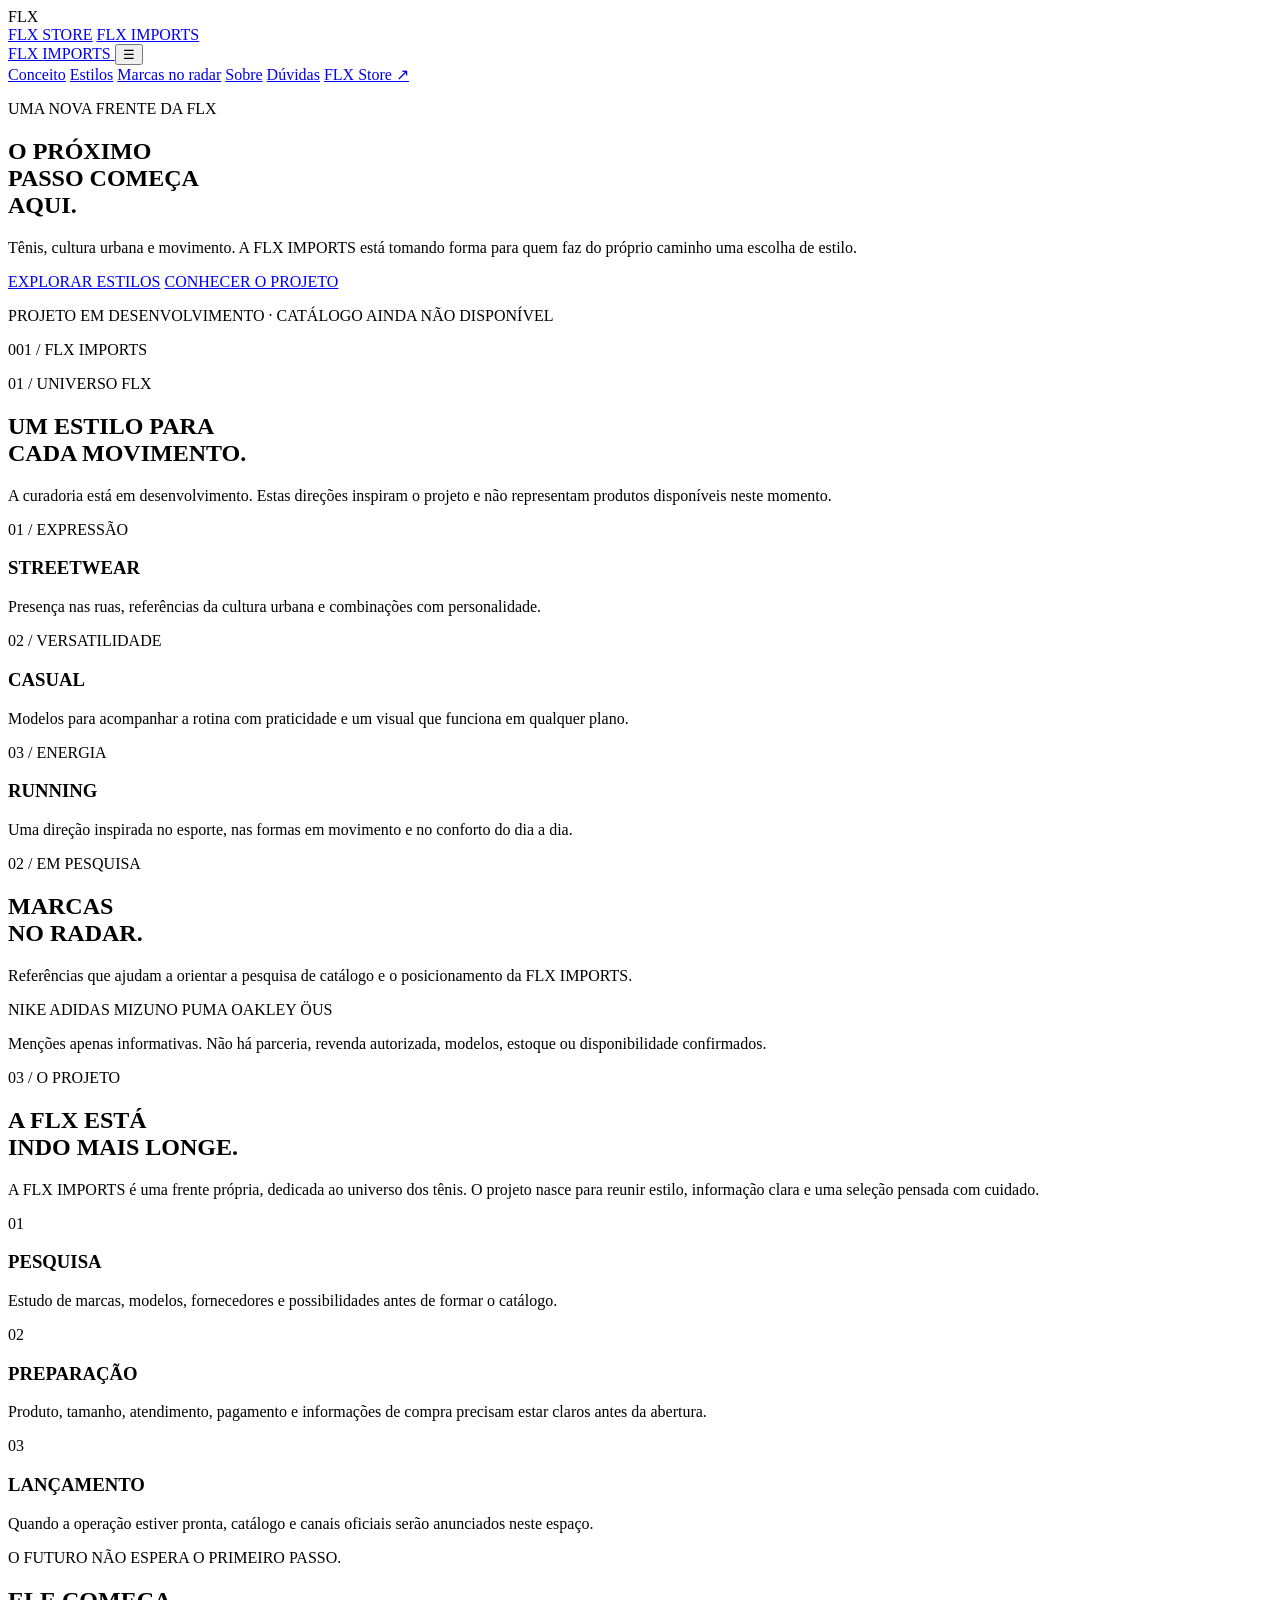
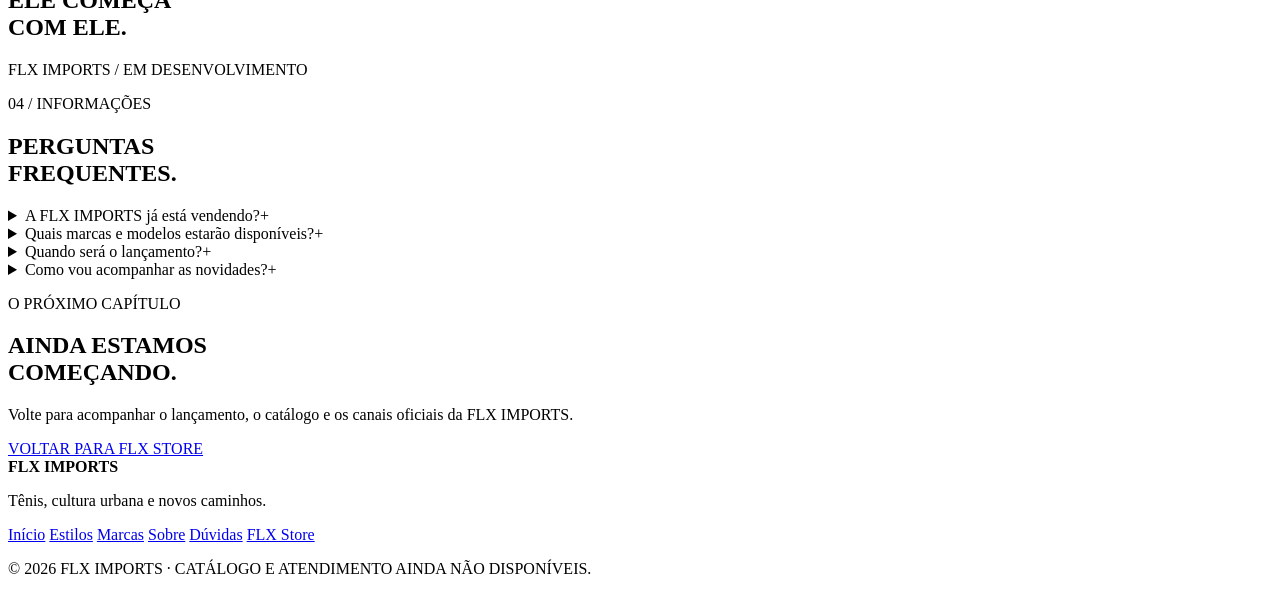
==== imports/index.html @ d00f21fa "Add FLX Imports page" ====
<!DOCTYPE html>
<html lang="pt-BR">
<head>
    <meta charset="UTF-8">
    <meta name="viewport" content="width=device-width, initial-scale=1.0">
    <meta name="description" content="FLX IMPORTS — projeto dedicado ao universo dos tênis, cultura urbana e movimento.">
    <title>FLX IMPORTS | Sneakers & Cultura Urbana</title>
    <link rel="stylesheet" href="imports.css">
</head>
<body>
    <div class="flx-network" aria-label="Navegação entre marcas FLX">
        <div class="flx-network-inner">
            <span class="network-label">FLX</span>
            <div class="network-links">
                <a class="network-link" href="../">FLX STORE</a>
                <a class="network-link ativo" href="./" aria-current="page">FLX IMPORTS</a>
            </div>
        </div>
    </div>

    <div id="inicio"></div>

    <header class="site-header">
        <a class="brand" href="#inicio" aria-label="FLX IMPORTS - início">
            <span class="brand-main">FLX</span>
            <span class="brand-sub">IMPORTS</span>
        </a>

        <button type="button" id="menu-mobile" class="menu-mobile"
            aria-label="Abrir menu" aria-expanded="false" aria-controls="menu-principal">☰</button>

        <nav id="menu-principal" class="menu-principal">
            <a href="#conceito">Conceito</a>
            <a href="#estilos">Estilos</a>
            <a href="#marcas">Marcas no radar</a>
            <a href="#sobre">Sobre</a>
            <a href="#duvidas">Dúvidas</a>
            <a href="../" class="menu-destaque">FLX Store ↗</a>
        </nav>
    </header>

    <main>
        <section class="hero-imports" id="conceito">
            <div class="hero-grid"></div>

            <div class="shoe-art" aria-hidden="true">
                <div class="shoe-shadow"></div>
                <div class="shoe-body">
                    <span class="shoe-cut cut-1"></span>
                    <span class="shoe-cut cut-2"></span>
                    <span class="shoe-laces"></span>
                </div>
            </div>

            <div class="hero-content">
                <p class="eyebrow">UMA NOVA FRENTE DA FLX</p>
                <h1>O PRÓXIMO<br>PASSO COMEÇA<br><span>AQUI.</span></h1>
                <p class="hero-copy">
                    Tênis, cultura urbana e movimento. A FLX IMPORTS está tomando forma
                    para quem faz do próprio caminho uma escolha de estilo.
                </p>
                <div class="hero-actions">
                    <a class="btn btn-primary" href="#estilos">EXPLORAR ESTILOS</a>
                    <a class="btn btn-ghost" href="#sobre">CONHECER O PROJETO</a>
                </div>
                <p class="hero-note">PROJETO EM DESENVOLVIMENTO · CATÁLOGO AINDA NÃO DISPONÍVEL</p>
            </div>

            <div class="hero-index">001 / FLX IMPORTS</div>
        </section>

        <section class="section" id="estilos">
            <div class="section-head">
                <div>
                    <p class="eyebrow">01 / UNIVERSO FLX</p>
                    <h2>UM ESTILO PARA<br>CADA MOVIMENTO.</h2>
                </div>
                <p>
                    A curadoria está em desenvolvimento. Estas direções inspiram o projeto
                    e não representam produtos disponíveis neste momento.
                </p>
            </div>

            <div class="style-grid">
                <article class="style-card">
                    <span>01 / EXPRESSÃO</span>
                    <h3>STREETWEAR</h3>
                    <p>Presença nas ruas, referências da cultura urbana e combinações com personalidade.</p>
                    <div class="line"></div>
                </article>

                <article class="style-card">
                    <span>02 / VERSATILIDADE</span>
                    <h3>CASUAL</h3>
                    <p>Modelos para acompanhar a rotina com praticidade e um visual que funciona em qualquer plano.</p>
                    <div class="line"></div>
                </article>

                <article class="style-card">
                    <span>03 / ENERGIA</span>
                    <h3>RUNNING</h3>
                    <p>Uma direção inspirada no esporte, nas formas em movimento e no conforto do dia a dia.</p>
                    <div class="line"></div>
                </article>
            </div>
        </section>

        <section class="brands-section" id="marcas">
            <div class="brands-inner">
                <p class="eyebrow">02 / EM PESQUISA</p>
                <h2>MARCAS<br>NO RADAR.</h2>
                <p class="brands-copy">
                    Referências que ajudam a orientar a pesquisa de catálogo e o posicionamento da FLX IMPORTS.
                </p>

                <div class="brand-list">
                    <span>NIKE</span>
                    <span>ADIDAS</span>
                    <span>MIZUNO</span>
                    <span>PUMA</span>
                    <span>OAKLEY</span>
                    <span>ÖUS</span>
                </div>

                <p class="legal-note">
                    Menções apenas informativas. Não há parceria, revenda autorizada, modelos,
                    estoque ou disponibilidade confirmados.
                </p>
            </div>
        </section>

        <section class="section about-section" id="sobre">
            <div class="section-head">
                <div>
                    <p class="eyebrow">03 / O PROJETO</p>
                    <h2>A FLX ESTÁ<br>INDO MAIS LONGE.</h2>
                </div>
                <p>
                    A FLX IMPORTS é uma frente própria, dedicada ao universo dos tênis.
                    O projeto nasce para reunir estilo, informação clara e uma seleção pensada com cuidado.
                </p>
            </div>

            <div class="steps">
                <article>
                    <span>01</span>
                    <h3>PESQUISA</h3>
                    <p>Estudo de marcas, modelos, fornecedores e possibilidades antes de formar o catálogo.</p>
                </article>
                <article>
                    <span>02</span>
                    <h3>PREPARAÇÃO</h3>
                    <p>Produto, tamanho, atendimento, pagamento e informações de compra precisam estar claros antes da abertura.</p>
                </article>
                <article>
                    <span>03</span>
                    <h3>LANÇAMENTO</h3>
                    <p>Quando a operação estiver pronta, catálogo e canais oficiais serão anunciados neste espaço.</p>
                </article>
            </div>
        </section>

        <section class="statement">
            <p>O FUTURO NÃO ESPERA O PRIMEIRO PASSO.</p>
            <h2>ELE COMEÇA<br>COM ELE.</h2>
            <span>FLX IMPORTS / EM DESENVOLVIMENTO</span>
        </section>

        <section class="section faq" id="duvidas">
            <p class="eyebrow">04 / INFORMAÇÕES</p>
            <h2>PERGUNTAS<br>FREQUENTES.</h2>

            <div class="faq-list">
                <details>
                    <summary>A FLX IMPORTS já está vendendo?<span>+</span></summary>
                    <p>Ainda não. A FLX IMPORTS está em fase de desenvolvimento e o catálogo ainda não foi aberto.</p>
                </details>

                <details>
                    <summary>Quais marcas e modelos estarão disponíveis?<span>+</span></summary>
                    <p>O catálogo ainda está sendo pesquisado. As marcas exibidas no site são referências de interesse e não representam estoque confirmado.</p>
                </details>

                <details>
                    <summary>Quando será o lançamento?<span>+</span></summary>
                    <p>A data será divulgada quando fornecedores, produtos, atendimento e estrutura de compra estiverem definidos.</p>
                </details>

                <details>
                    <summary>Como vou acompanhar as novidades?<span>+</span></summary>
                    <p>As atualizações oficiais serão publicadas nos canais da FLX quando a operação estiver pronta para ser anunciada.</p>
                </details>
            </div>
        </section>

        <section class="next-chapter">
            <p class="eyebrow">O PRÓXIMO CAPÍTULO</p>
            <h2>AINDA ESTAMOS<br>COMEÇANDO.</h2>
            <p>Volte para acompanhar o lançamento, o catálogo e os canais oficiais da FLX IMPORTS.</p>
            <a class="btn btn-primary" href="../">VOLTAR PARA FLX STORE</a>
        </section>
    </main>

    <footer class="footer">
        <div>
            <strong>FLX IMPORTS</strong>
            <p>Tênis, cultura urbana e novos caminhos.</p>
        </div>

        <div class="footer-links">
            <a href="#inicio">Início</a>
            <a href="#estilos">Estilos</a>
            <a href="#marcas">Marcas</a>
            <a href="#sobre">Sobre</a>
            <a href="#duvidas">Dúvidas</a>
            <a href="../">FLX Store</a>
        </div>

        <p class="copyright">© 2026 FLX IMPORTS · CATÁLOGO E ATENDIMENTO AINDA NÃO DISPONÍVEIS.</p>
    </footer>

    <script src="imports.js"></script>
</body>
</html>
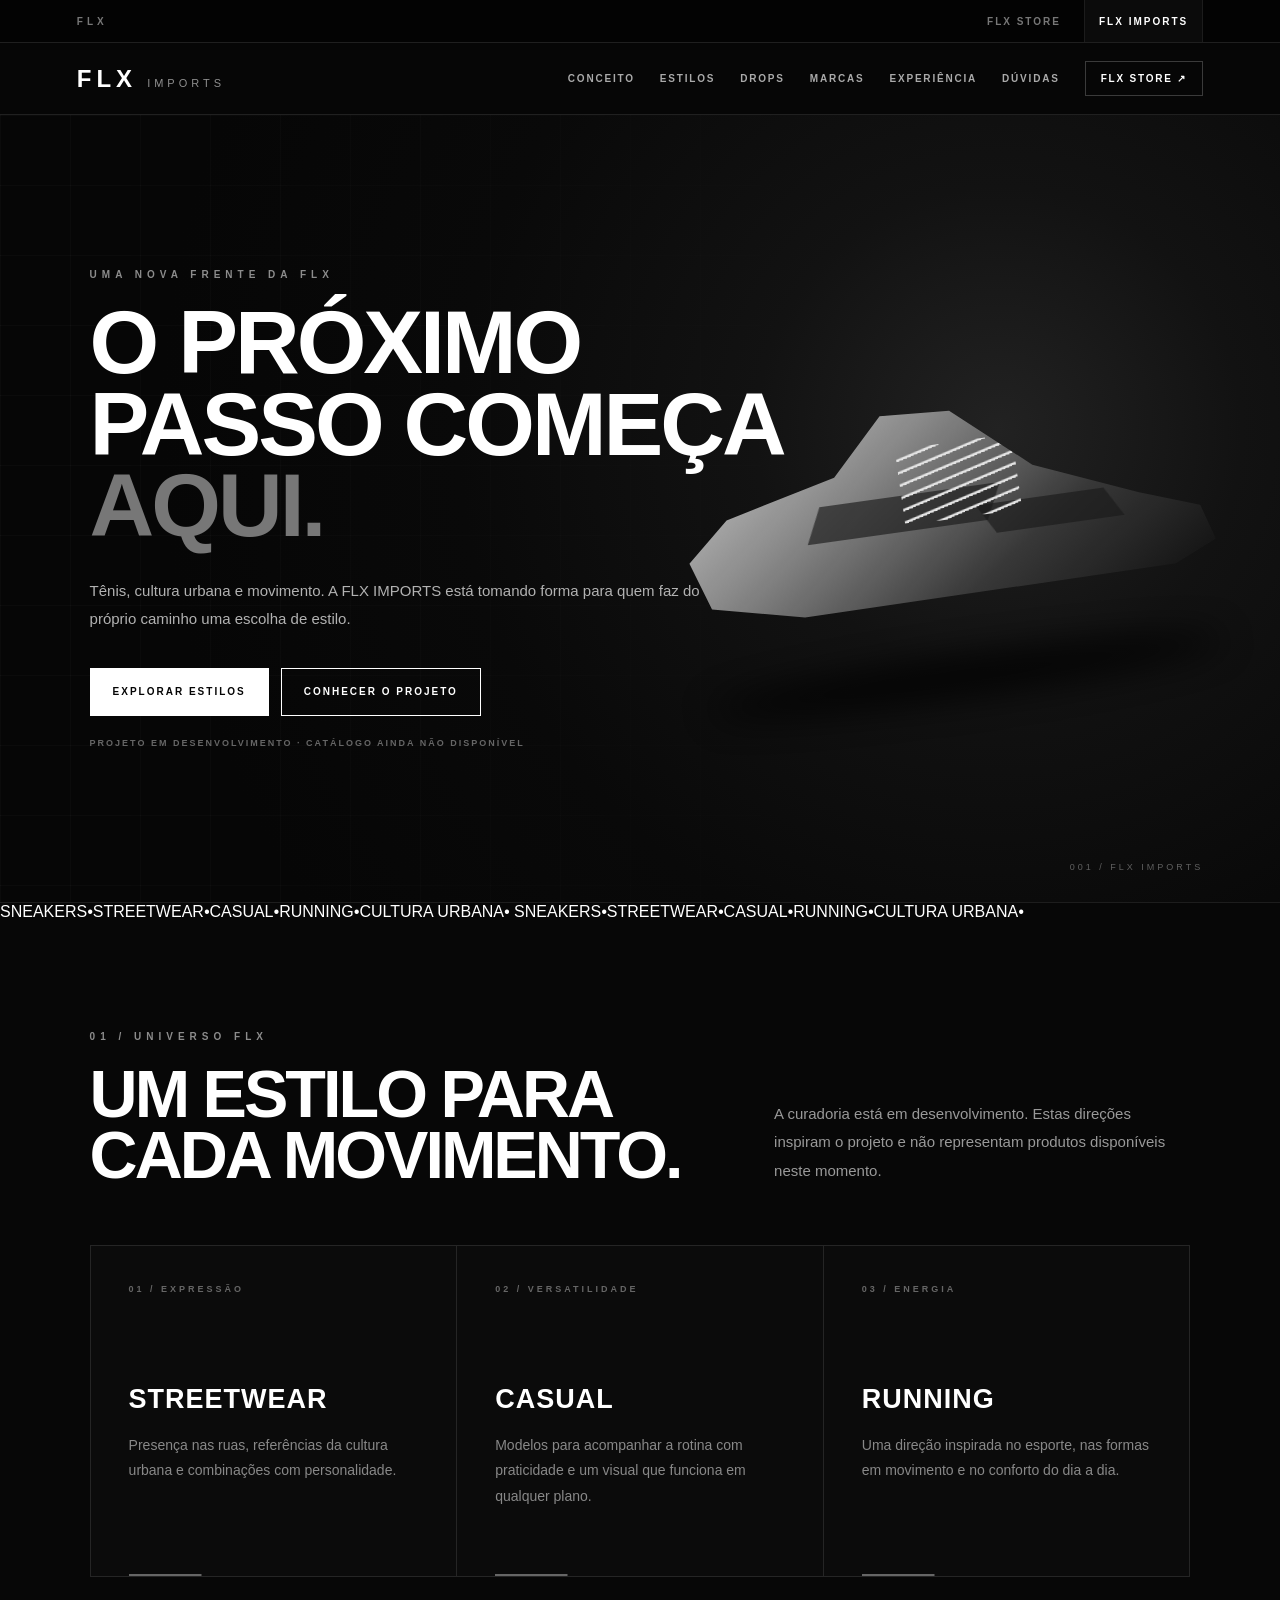
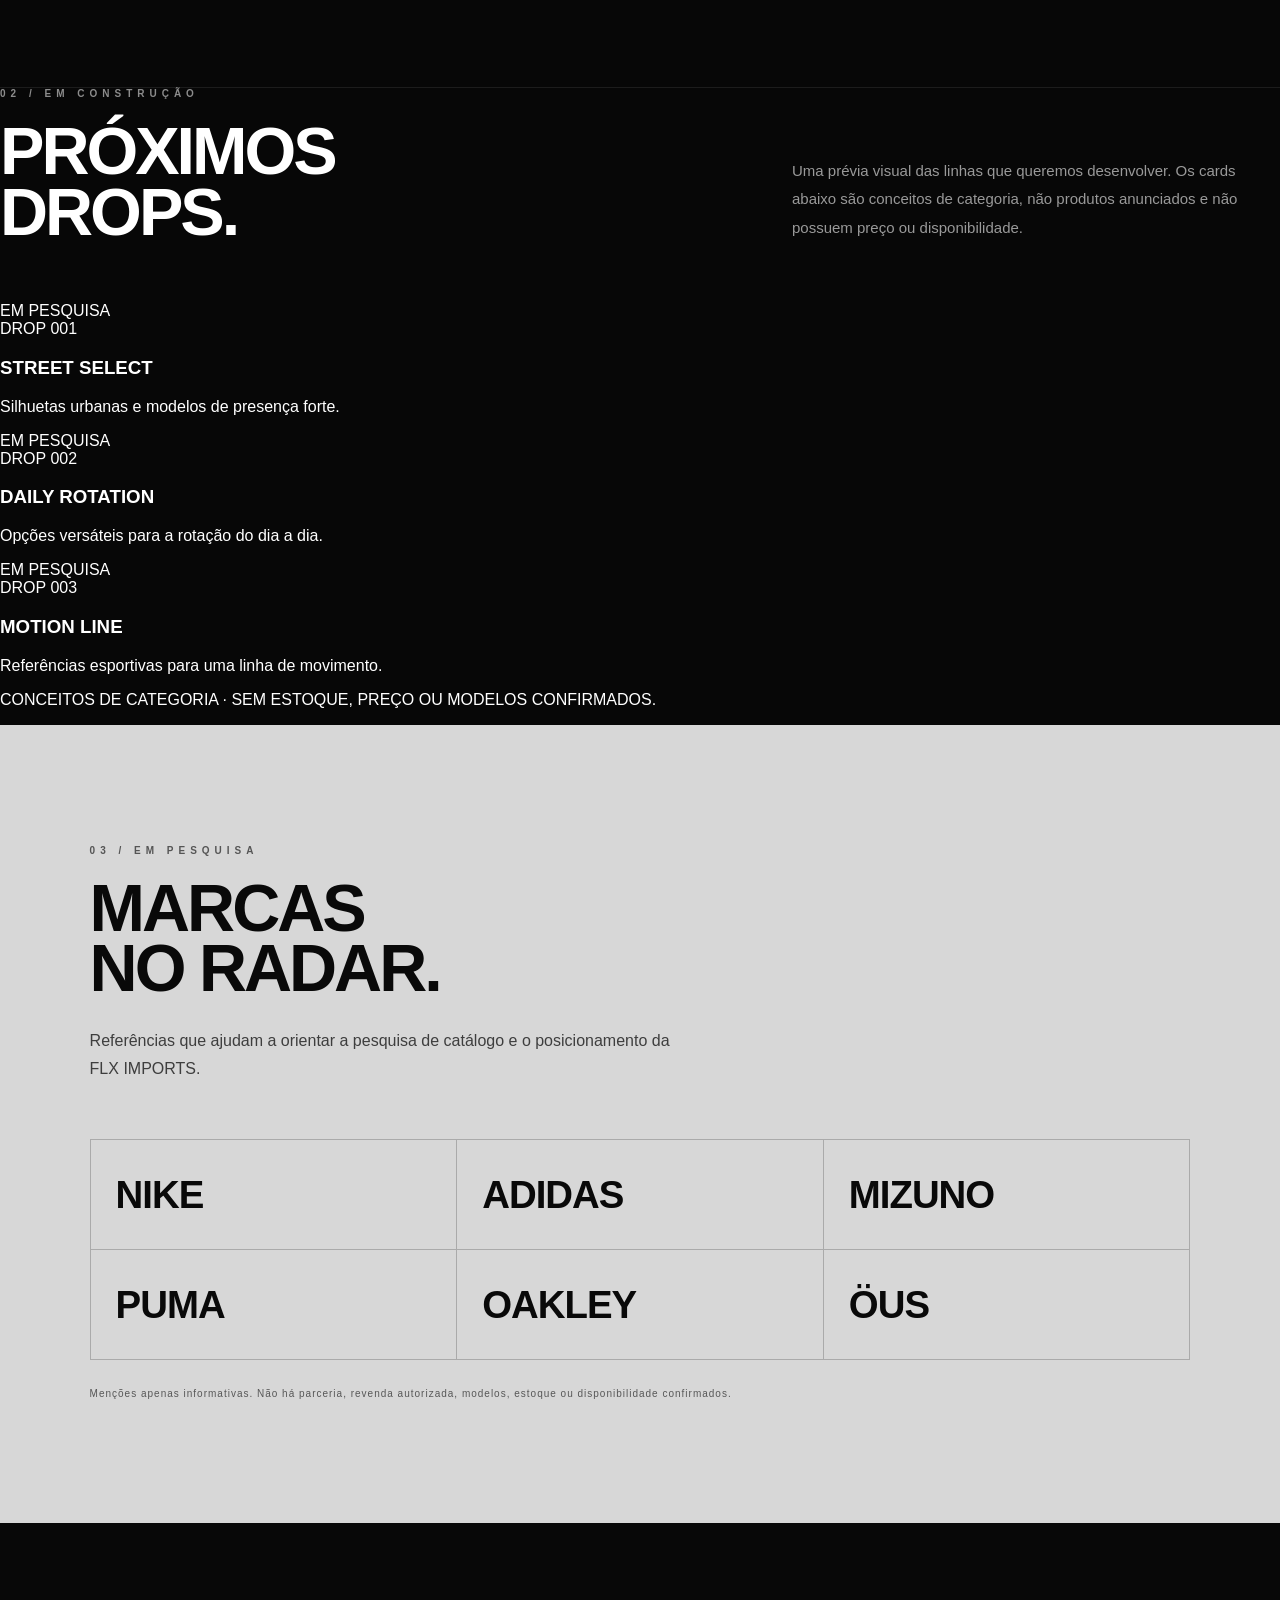
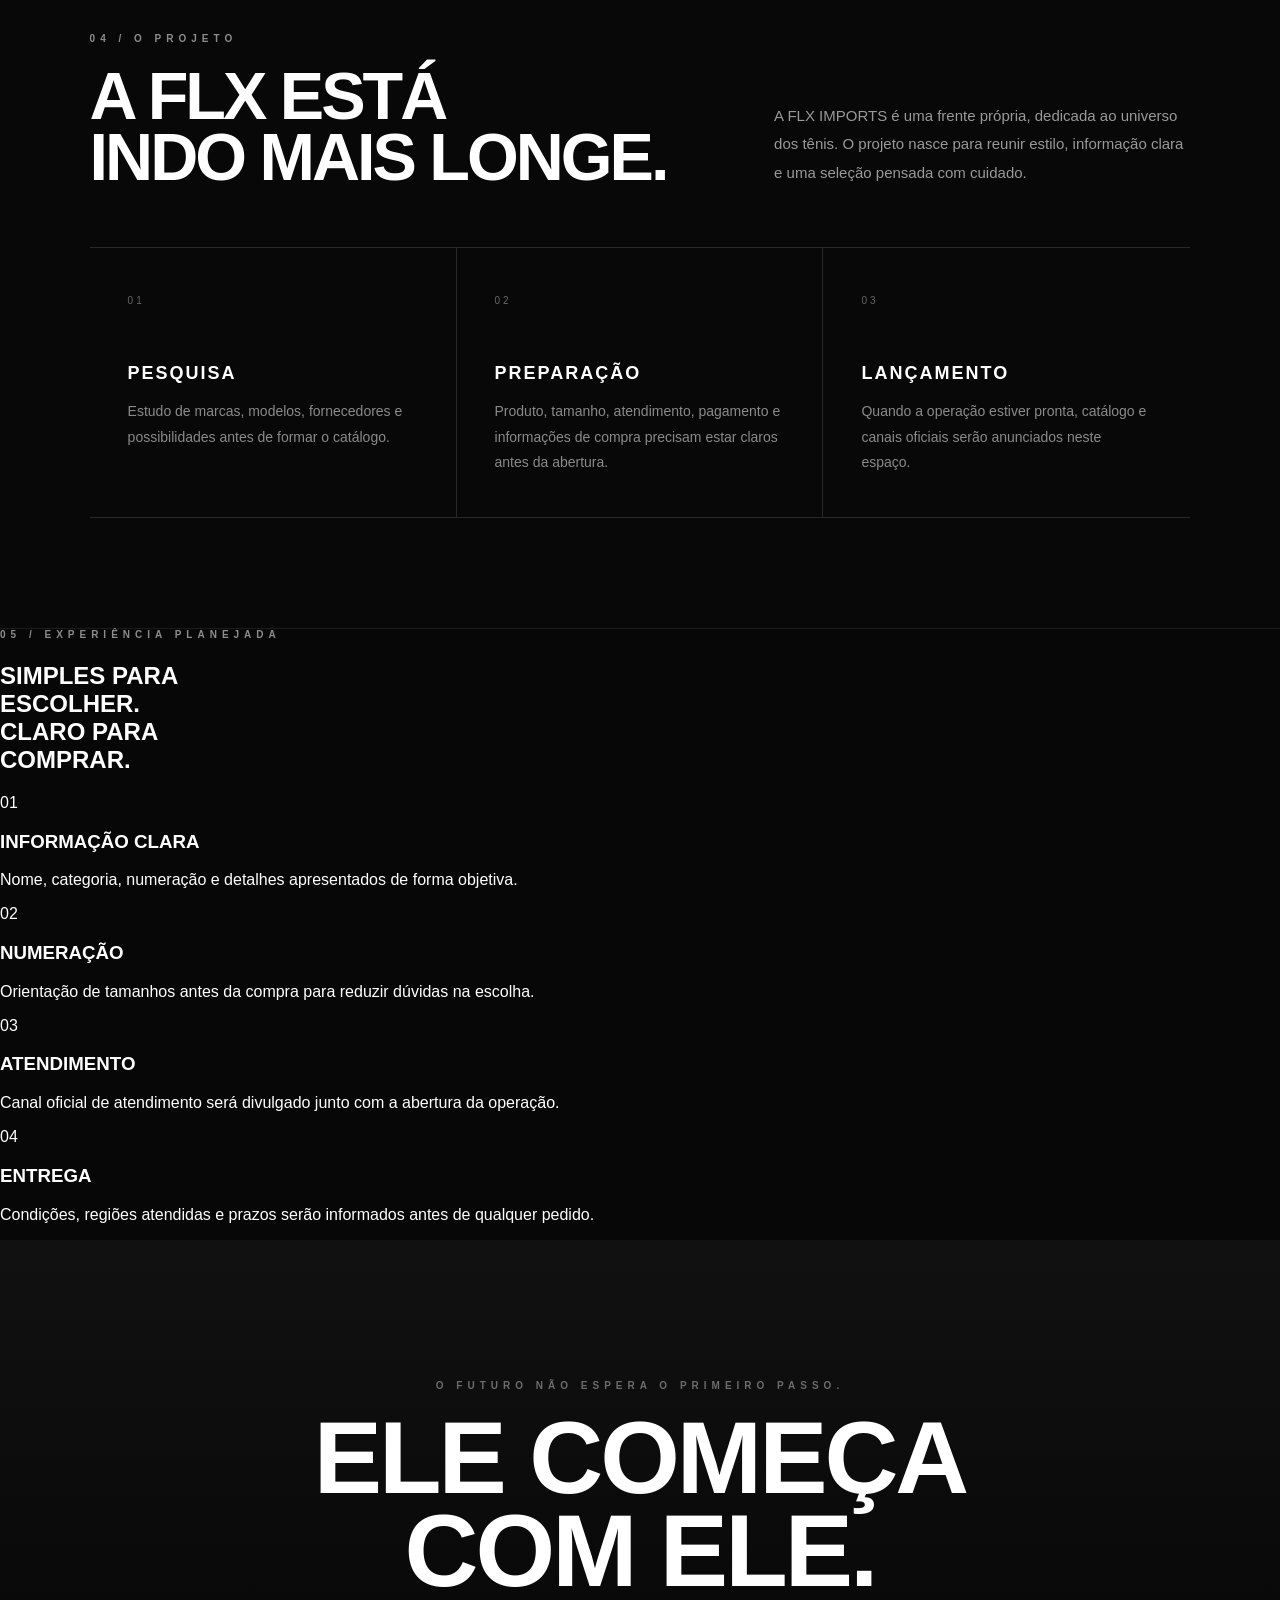
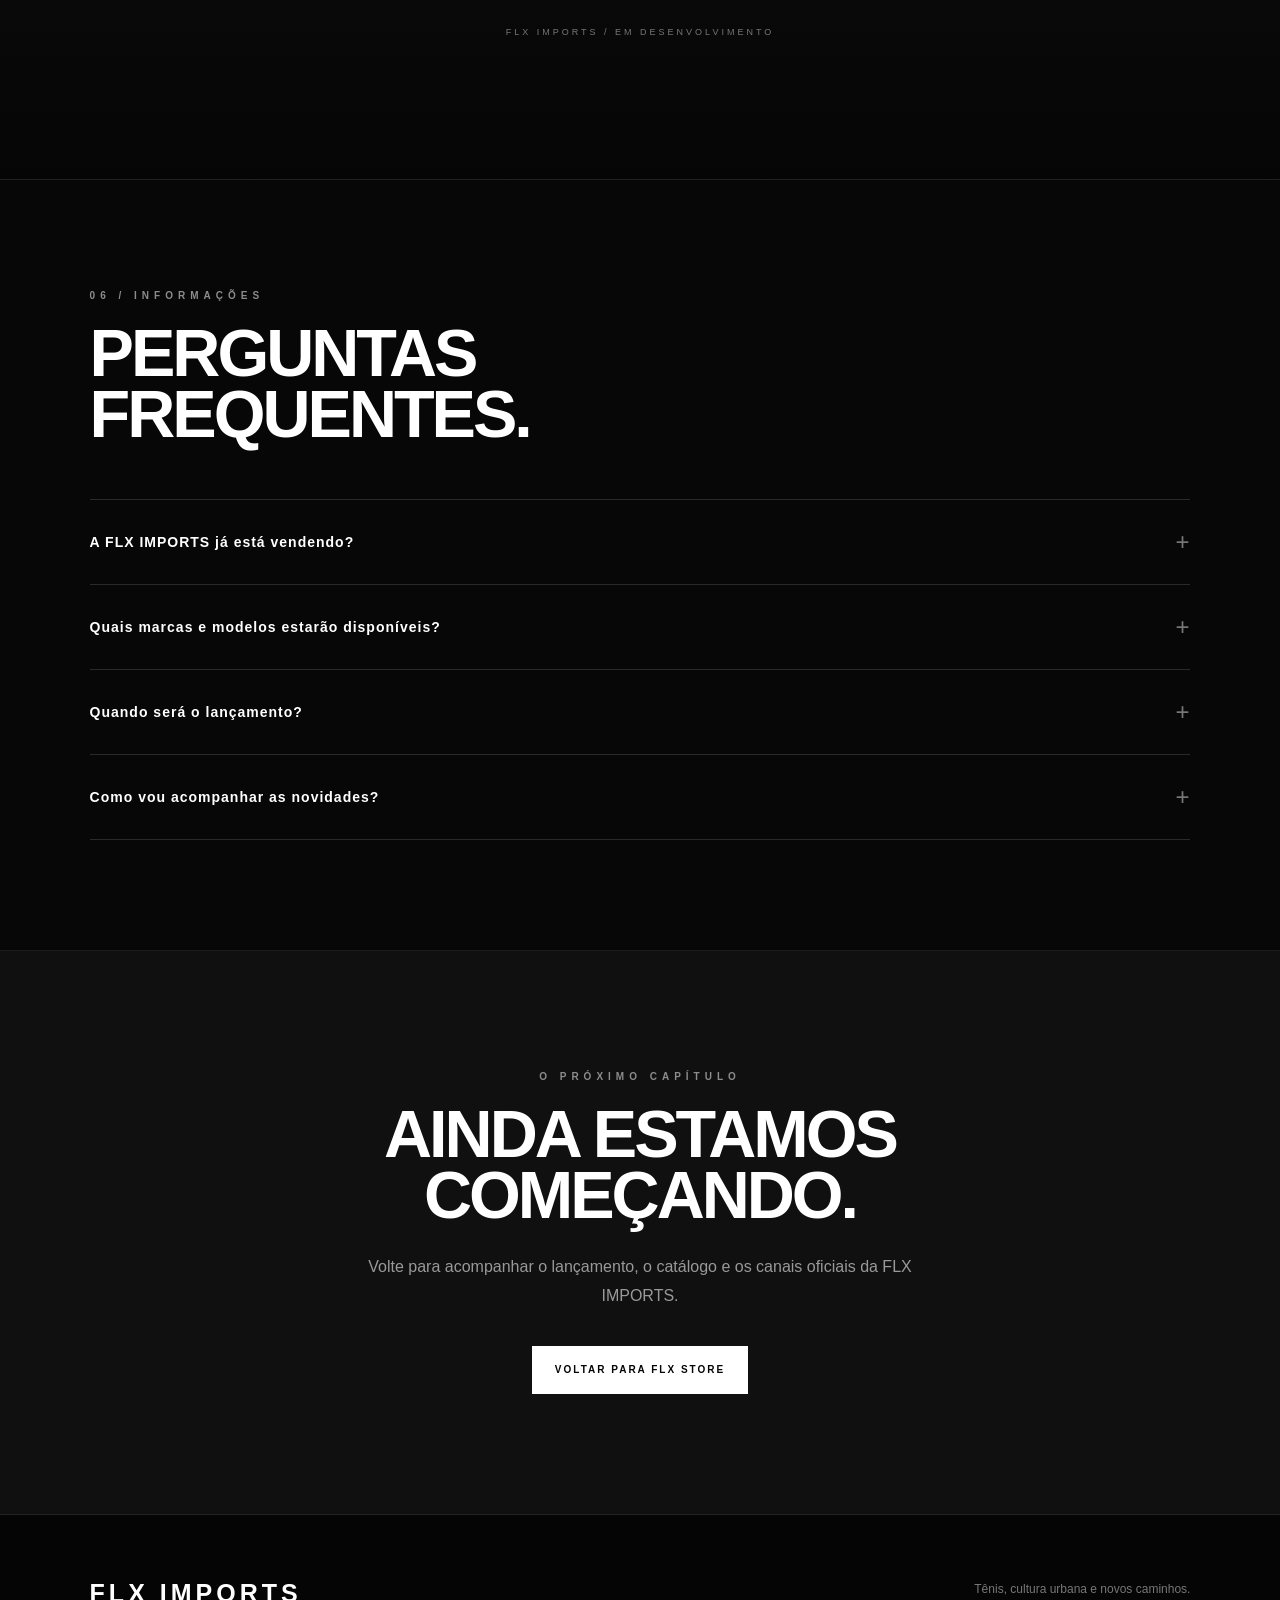
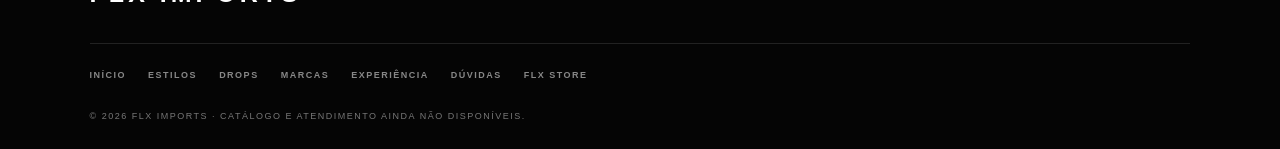
==== commit e3ffa7c8: "Expand FLX Imports pre-launch experience" ====
--- a/imports/index.html
+++ b/imports/index.html
@@ -4,6 +4,7 @@
     <meta charset="UTF-8">
     <meta name="viewport" content="width=device-width, initial-scale=1.0">
     <meta name="description" content="FLX IMPORTS — projeto dedicado ao universo dos tênis, cultura urbana e movimento.">
+    <meta name="theme-color" content="#070707">
     <title>FLX IMPORTS | Sneakers & Cultura Urbana</title>
     <link rel="stylesheet" href="imports.css">
 </head>
@@ -32,8 +33,9 @@
         <nav id="menu-principal" class="menu-principal">
             <a href="#conceito">Conceito</a>
             <a href="#estilos">Estilos</a>
-            <a href="#marcas">Marcas no radar</a>
-            <a href="#sobre">Sobre</a>
+            <a href="#drops">Drops</a>
+            <a href="#marcas">Marcas</a>
+            <a href="#experiencia">Experiência</a>
             <a href="#duvidas">Dúvidas</a>
             <a href="../" class="menu-destaque">FLX Store ↗</a>
         </nav>
@@ -69,6 +71,13 @@
             <div class="hero-index">001 / FLX IMPORTS</div>
         </section>
 
+        <section class="ticker" aria-label="Categorias FLX IMPORTS">
+            <div class="ticker-track">
+                <span>SNEAKERS</span><i>•</i><span>STREETWEAR</span><i>•</i><span>CASUAL</span><i>•</i><span>RUNNING</span><i>•</i><span>CULTURA URBANA</span><i>•</i>
+                <span>SNEAKERS</span><i>•</i><span>STREETWEAR</span><i>•</i><span>CASUAL</span><i>•</i><span>RUNNING</span><i>•</i><span>CULTURA URBANA</span><i>•</i>
+            </div>
+        </section>
+
         <section class="section" id="estilos">
             <div class="section-head">
                 <div>
@@ -105,9 +114,62 @@
             </div>
         </section>
 
+        <section class="drops-section" id="drops">
+            <div class="section-head drops-head">
+                <div>
+                    <p class="eyebrow">02 / EM CONSTRUÇÃO</p>
+                    <h2>PRÓXIMOS<br>DROPS.</h2>
+                </div>
+                <p>
+                    Uma prévia visual das linhas que queremos desenvolver. Os cards abaixo são conceitos de categoria,
+                    não produtos anunciados e não possuem preço ou disponibilidade.
+                </p>
+            </div>
+
+            <div class="drop-grid">
+                <article class="drop-card">
+                    <div class="drop-visual visual-street">
+                        <span class="drop-status">EM PESQUISA</span>
+                        <div class="mini-shoe"></div>
+                    </div>
+                    <div class="drop-info">
+                        <span>DROP 001</span>
+                        <h3>STREET SELECT</h3>
+                        <p>Silhuetas urbanas e modelos de presença forte.</p>
+                    </div>
+                </article>
+
+                <article class="drop-card">
+                    <div class="drop-visual visual-daily">
+                        <span class="drop-status">EM PESQUISA</span>
+                        <div class="mini-shoe"></div>
+                    </div>
+                    <div class="drop-info">
+                        <span>DROP 002</span>
+                        <h3>DAILY ROTATION</h3>
+                        <p>Opções versáteis para a rotação do dia a dia.</p>
+                    </div>
+                </article>
+
+                <article class="drop-card">
+                    <div class="drop-visual visual-motion">
+                        <span class="drop-status">EM PESQUISA</span>
+                        <div class="mini-shoe"></div>
+                    </div>
+                    <div class="drop-info">
+                        <span>DROP 003</span>
+                        <h3>MOTION LINE</h3>
+                        <p>Referências esportivas para uma linha de movimento.</p>
+                    </div>
+                </article>
+            </div>
+
+            <p class="drops-disclaimer">CONCEITOS DE CATEGORIA · SEM ESTOQUE, PREÇO OU MODELOS CONFIRMADOS.</p>
+        </section>
+
         <section class="brands-section" id="marcas">
             <div class="brands-inner">
-                <p class="eyebrow">02 / EM PESQUISA</p>
+                <p class="eyebrow">03 / EM PESQUISA</p>
                 <h2>MARCAS<br>NO RADAR.</h2>
                 <p class="brands-copy">
                     Referências que ajudam a orientar a pesquisa de catálogo e o posicionamento da FLX IMPORTS.
@@ -132,7 +194,7 @@
         <section class="section about-section" id="sobre">
             <div class="section-head">
                 <div>
-                    <p class="eyebrow">03 / O PROJETO</p>
+                    <p class="eyebrow">04 / O PROJETO</p>
                     <h2>A FLX ESTÁ<br>INDO MAIS LONGE.</h2>
                 </div>
                 <p>
@@ -160,6 +222,34 @@
             </div>
         </section>
 
+        <section class="experience-section" id="experiencia">
+            <div class="experience-inner">
+                <div class="experience-title">
+                    <p class="eyebrow">05 / EXPERIÊNCIA PLANEJADA</p>
+                    <h2>SIMPLES PARA<br>ESCOLHER.<br>CLARO PARA<br>COMPRAR.</h2>
+                </div>
+
+                <div class="experience-list">
+                    <article>
+                        <span>01</span>
+                        <div><h3>INFORMAÇÃO CLARA</h3><p>Nome, categoria, numeração e detalhes apresentados de forma objetiva.</p></div>
+                    </article>
+                    <article>
+                        <span>02</span>
+                        <div><h3>NUMERAÇÃO</h3><p>Orientação de tamanhos antes da compra para reduzir dúvidas na escolha.</p></div>
+                    </article>
+                    <article>
+                        <span>03</span>
+                        <div><h3>ATENDIMENTO</h3><p>Canal oficial de atendimento será divulgado junto com a abertura da operação.</p></div>
+                    </article>
+                    <article>
+                        <span>04</span>
+                        <div><h3>ENTREGA</h3><p>Condições, regiões atendidas e prazos serão informados antes de qualquer pedido.</p></div>
+                    </article>
+                </div>
+            </div>
+        </section>
+
         <section class="statement">
             <p>O FUTURO NÃO ESPERA O PRIMEIRO PASSO.</p>
             <h2>ELE COMEÇA<br>COM ELE.</h2>
@@ -167,7 +257,7 @@
         </section>
 
         <section class="section faq" id="duvidas">
-            <p class="eyebrow">04 / INFORMAÇÕES</p>
+            <p class="eyebrow">06 / INFORMAÇÕES</p>
             <h2>PERGUNTAS<br>FREQUENTES.</h2>
 
             <div class="faq-list">
@@ -210,8 +300,9 @@
         <div class="footer-links">
             <a href="#inicio">Início</a>
             <a href="#estilos">Estilos</a>
+            <a href="#drops">Drops</a>
             <a href="#marcas">Marcas</a>
-            <a href="#sobre">Sobre</a>
+            <a href="#experiencia">Experiência</a>
             <a href="#duvidas">Dúvidas</a>
             <a href="../">FLX Store</a>
         </div>
--- a/imports/imports.css
+++ b/imports/imports.css
@@ -0,0 +1 @@
+html{scroll-behavior:smooth}*{box-sizing:border-box}body{margin:0;background:#070707;color:#fff;font-family:Arial,Helvetica,sans-serif;overflow-x:hidden}a{color:inherit}.flx-network{background:#030303;border-bottom:1px solid #1f1f1f;position:relative;z-index:1100}.flx-network-inner{min-height:42px;padding:0 6%;display:flex;align-items:center;justify-content:space-between;gap:24px;max-width:1500px;margin:0 auto}.network-label{font-size:10px;letter-spacing:4px;color:#777;font-weight:700}.network-links{display:flex;align-items:center;gap:8px}.network-link{display:inline-flex;align-items:center;justify-content:center;min-height:42px;padding:0 14px;text-decoration:none;font-size:10px;font-weight:700;letter-spacing:2px;color:#777;border-left:1px solid transparent;border-right:1px solid transparent;transition:.25s}.network-link:hover,.network-link.ativo{color:#fff;background:#0b0b0b;border-color:#1c1c1c}.site-header{position:sticky;top:0;z-index:1000;display:flex;align-items:center;justify-content:space-between;gap:30px;padding:18px 6%;background:rgba(7,7,7,.94);border-bottom:1px solid #202020;backdrop-filter:blur(16px)}.brand{text-decoration:none;display:flex;align-items:baseline;gap:10px}.brand-main{font-size:24px;font-weight:900;letter-spacing:5px}.brand-sub{font-size:11px;letter-spacing:4px;color:#8f8f8f}.menu-principal{display:flex;align-items:center;gap:25px}.menu-principal a{text-decoration:none;text-transform:uppercase;font-size:10px;font-weight:700;letter-spacing:1.8px;color:#aaa;transition:.25s}.menu-principal a:hover{color:#fff}.menu-principal .menu-destaque{border:1px solid #3a3a3a;padding:11px 15px;color:#fff}.menu-principal .menu-destaque:hover{background:#fff;color:#050505}.menu-mobile{display:none;border:0;background:transparent;color:#fff;font-size:27px;cursor:pointer}.hero-imports{position:relative;min-height:calc(100vh - 112px);display:flex;align-items:center;overflow:hidden;padding:90px 7%;border-bottom:1px solid #1d1d1d;background:radial-gradient(circle at 78% 40%,#222 0,#121212 22%,#090909 49%,#060606 76%)}.hero-grid{position:absolute;inset:0;background-image:linear-gradient(rgba(255,255,255,.035) 1px,transparent 1px),linear-gradient(90deg,rgba(255,255,255,.035) 1px,transparent 1px);background-size:70px 70px;mask-image:linear-gradient(to right,rgba(0,0,0,.7),transparent 78%)}.hero-content{position:relative;z-index:4;max-width:760px}.eyebrow{margin:0 0 22px;color:#8c8c8c;font-size:10px;font-weight:700;letter-spacing:5px;text-transform:uppercase}.hero-content h1,.section-head h2,.brands-inner h2,.faq h2,.next-chapter h2,.statement h2{margin:0;font-size:clamp(48px,7vw,104px);line-height:.91;letter-spacing:-3px;font-weight:900}.hero-content h1 span{color:#777}.hero-copy{max-width:620px;margin:30px 0 0;color:#b2b2b2;font-size:15px;line-height:1.9}.hero-actions{display:flex;flex-wrap:wrap;gap:12px;margin-top:34px}.btn{display:inline-flex;align-items:center;justify-content:center;min-height:48px;padding:0 22px;border:1px solid #fff;text-decoration:none;font-size:10px;font-weight:800;letter-spacing:2px;transition:.25s}.btn-primary{background:#fff;color:#050505}.btn-primary:hover{background:#bfbfbf;border-color:#bfbfbf}.btn-ghost{background:transparent;color:#fff}.btn-ghost:hover{background:#151515}.hero-note{margin:22px 0 0;color:#666;font-size:9px;font-weight:700;letter-spacing:2px}.hero-index{position:absolute;z-index:4;right:6%;bottom:30px;color:#606060;font-size:9px;letter-spacing:3px}.shoe-art{position:absolute;right:4%;top:50%;transform:translateY(-47%) rotate(-8deg);width:min(47vw,670px);height:410px;z-index:2;opacity:.95}.shoe-shadow{position:absolute;left:10%;right:4%;bottom:28px;height:38px;background:rgba(0,0,0,.86);filter:blur(18px);border-radius:50%}.shoe-body{position:absolute;left:8%;right:3%;top:90px;height:210px;background:linear-gradient(145deg,#dadada 0,#8f8f8f 34%,#3a3a3a 68%,#111 100%);clip-path:polygon(2% 59%,10% 41%,31% 28%,41% 2%,54% 4%,68% 35%,87% 55%,98% 65%,100% 82%,92% 91%,22% 92%,5% 82%);filter:drop-shadow(0 26px 22px rgba(0,0,0,.55));border-bottom:10px solid #d8d8d8}.shoe-cut{position:absolute;display:block;background:#1b1b1b;opacity:.65}.cut-1{width:34%;height:18%;left:26%;top:43%;transform:skewX(-25deg)}.cut-2{width:24%;height:15%;left:58%;top:53%;transform:skewX(30deg)}.shoe-laces{position:absolute;display:block;width:22%;height:38%;left:43%;top:20%;background:repeating-linear-gradient(165deg,transparent 0 9px,#efefef 10px 12px)}.section{padding:110px 7%;border-bottom:1px solid #1c1c1c}.section-head{display:grid;grid-template-columns:1.2fr .8fr;gap:60px;align-items:end;max-width:1300px;margin:0 auto 60px}.section-head h2,.brands-inner h2,.faq h2,.next-chapter h2{font-size:clamp(42px,5.2vw,78px)}.section-head>p{margin:0;color:#999;font-size:15px;line-height:1.9;max-width:520px}.style-grid{display:grid;grid-template-columns:repeat(3,1fr);gap:1px;background:#252525;max-width:1300px;margin:0 auto;border:1px solid #252525}.style-card{position:relative;min-height:330px;padding:38px;background:#0b0b0b;overflow:hidden;transition:.3s}.style-card:hover{background:#121212}.style-card>span{display:block;color:#666;font-size:9px;font-weight:700;letter-spacing:3px;margin-bottom:90px}.style-card h3{font-size:27px;letter-spacing:1px;margin:0 0 18px}.style-card p{color:#888;font-size:14px;line-height:1.8;margin:0;max-width:330px}.style-card .line{position:absolute;left:38px;right:38px;bottom:0;height:2px;background:#666;transform:scaleX(.25);transform-origin:left;transition:.35s}.style-card:hover .line{transform:scaleX(1);background:#fff}.brands-section{padding:120px 7%;background:#d7d7d7;color:#090909}.brands-inner{max-width:1300px;margin:auto}.brands-inner .eyebrow{color:#555}.brands-copy{max-width:600px;color:#3e3e3e;line-height:1.8;margin:28px 0 55px}.brand-list{display:grid;grid-template-columns:repeat(3,1fr);border-top:1px solid #aaa;border-left:1px solid #aaa}.brand-list span{display:flex;align-items:center;min-height:110px;padding:25px;font-size:clamp(20px,3vw,42px);font-weight:900;letter-spacing:-1px;border-right:1px solid #aaa;border-bottom:1px solid #aaa}.legal-note{margin:25px 0 0;color:#575757;font-size:10px;letter-spacing:1px;line-height:1.8;max-width:800px}.about-section{background:#080808}.steps{display:grid;grid-template-columns:repeat(3,1fr);max-width:1300px;margin:0 auto;border-top:1px solid #292929;border-bottom:1px solid #292929}.steps article{padding:42px 38px;border-right:1px solid #292929}.steps article:last-child{border-right:0}.steps span{color:#646464;font-size:10px;letter-spacing:3px}.steps h3{margin:55px 0 15px;font-size:18px;letter-spacing:2px}.steps p{margin:0;color:#8a8a8a;font-size:14px;line-height:1.8}.statement{padding:140px 7%;text-align:center;background:linear-gradient(180deg,#111,#050505);border-bottom:1px solid #202020}.statement p{margin:0 0 20px;color:#6c6c6c;font-size:10px;font-weight:700;letter-spacing:5px}.statement h2{font-size:clamp(50px,8vw,115px)}.statement span{display:inline-block;margin-top:30px;color:#777;font-size:9px;letter-spacing:3px}.faq{max-width:1300px;margin:auto}.faq-list{margin-top:55px;border-top:1px solid #292929}.faq details{border-bottom:1px solid #292929}.faq summary{list-style:none;cursor:pointer;display:flex;align-items:center;justify-content:space-between;gap:20px;padding:28px 0;font-size:14px;font-weight:700;letter-spacing:1px}.faq summary::-webkit-details-marker{display:none}.faq summary span{font-size:24px;font-weight:300;color:#777;transition:.25s}.faq details[open] summary span{transform:rotate(45deg);color:#fff}.faq details p{max-width:800px;margin:-5px 0 30px;color:#8b8b8b;line-height:1.8;font-size:14px}.next-chapter{padding:120px 7%;text-align:center;background:#101010}.next-chapter>p:not(.eyebrow){max-width:620px;margin:28px auto 35px;color:#999;line-height:1.8}.footer{padding:55px 7% 28px;border-top:1px solid #222;background:#050505}.footer>div:first-child{display:flex;align-items:flex-end;justify-content:space-between;gap:30px;padding-bottom:35px;border-bottom:1px solid #222}.footer strong{font-size:25px;letter-spacing:4px}.footer p{color:#777;font-size:12px}.footer-links{display:flex;flex-wrap:wrap;gap:22px;padding:26px 0}.footer-links a{color:#888;text-decoration:none;text-transform:uppercase;font-size:9px;font-weight:700;letter-spacing:1.5px}.footer-links a:hover{color:#fff}.copyright{margin:5px 0 0!important;font-size:9px!important;letter-spacing:1.5px}#inicio,#conceito,#estilos,#marcas,#sobre,#duvidas{scroll-margin-top:100px}@media(max-width:1050px){.menu-principal{gap:16px}.menu-principal a{font-size:9px}.shoe-art{opacity:.5;right:-12%;width:60vw}.hero-content{max-width:650px}.section-head{grid-template-columns:1fr;gap:25px}.brand-list{grid-template-columns:repeat(2,1fr)}}@media(max-width:850px){.flx-network-inner{padding:0 4%}.site-header{padding:16px 5%}.menu-mobile{display:block}.menu-principal{display:none;position:absolute;left:0;right:0;top:100%;flex-direction:column;align-items:stretch;gap:0;padding:10px 5% 20px;background:#090909;border-bottom:1px solid #282828}.menu-principal.ativo{display:flex}.menu-principal a{padding:15px 0;border-bottom:1px solid #1d1d1d}.menu-principal .menu-destaque{margin-top:10px;text-align:center;border:1px solid #333}.hero-imports{min-height:780px;padding:90px 6% 70px;align-items:flex-start}.hero-content h1{font-size:clamp(48px,14vw,80px)}.shoe-art{width:95vw;height:320px;right:-29%;top:65%;opacity:.45}.shoe-body{top:65px;height:175px}.hero-index{left:6%;right:auto}.section,.brands-section{padding:85px 6%}.style-grid,.steps{grid-template-columns:1fr}.style-card{min-height:270px}.style-card>span{margin-bottom:60px}.steps article{border-right:0;border-bottom:1px solid #292929}.steps article:last-child{border-bottom:0}.brand-list{grid-template-columns:1fr 1fr}.statement{padding:105px 6%}.next-chapter{padding:90px 6%}}@media(max-width:520px){.network-label{display:none}.flx-network-inner{justify-content:center}.network-link{padding:0 10px;font-size:9px;letter-spacing:1.3px}.brand-sub{display:none}.hero-imports{min-height:710px}.hero-actions{flex-direction:column;align-items:stretch}.btn{width:100%}.hero-note{line-height:1.7}.shoe-art{right:-43%;top:68%;width:120vw}.brand-list{grid-template-columns:1fr}.brand-list span{min-height:86px}.footer>div:first-child{display:block}.footer strong{display:block;margin-bottom:15px}.footer-links{gap:16px}}
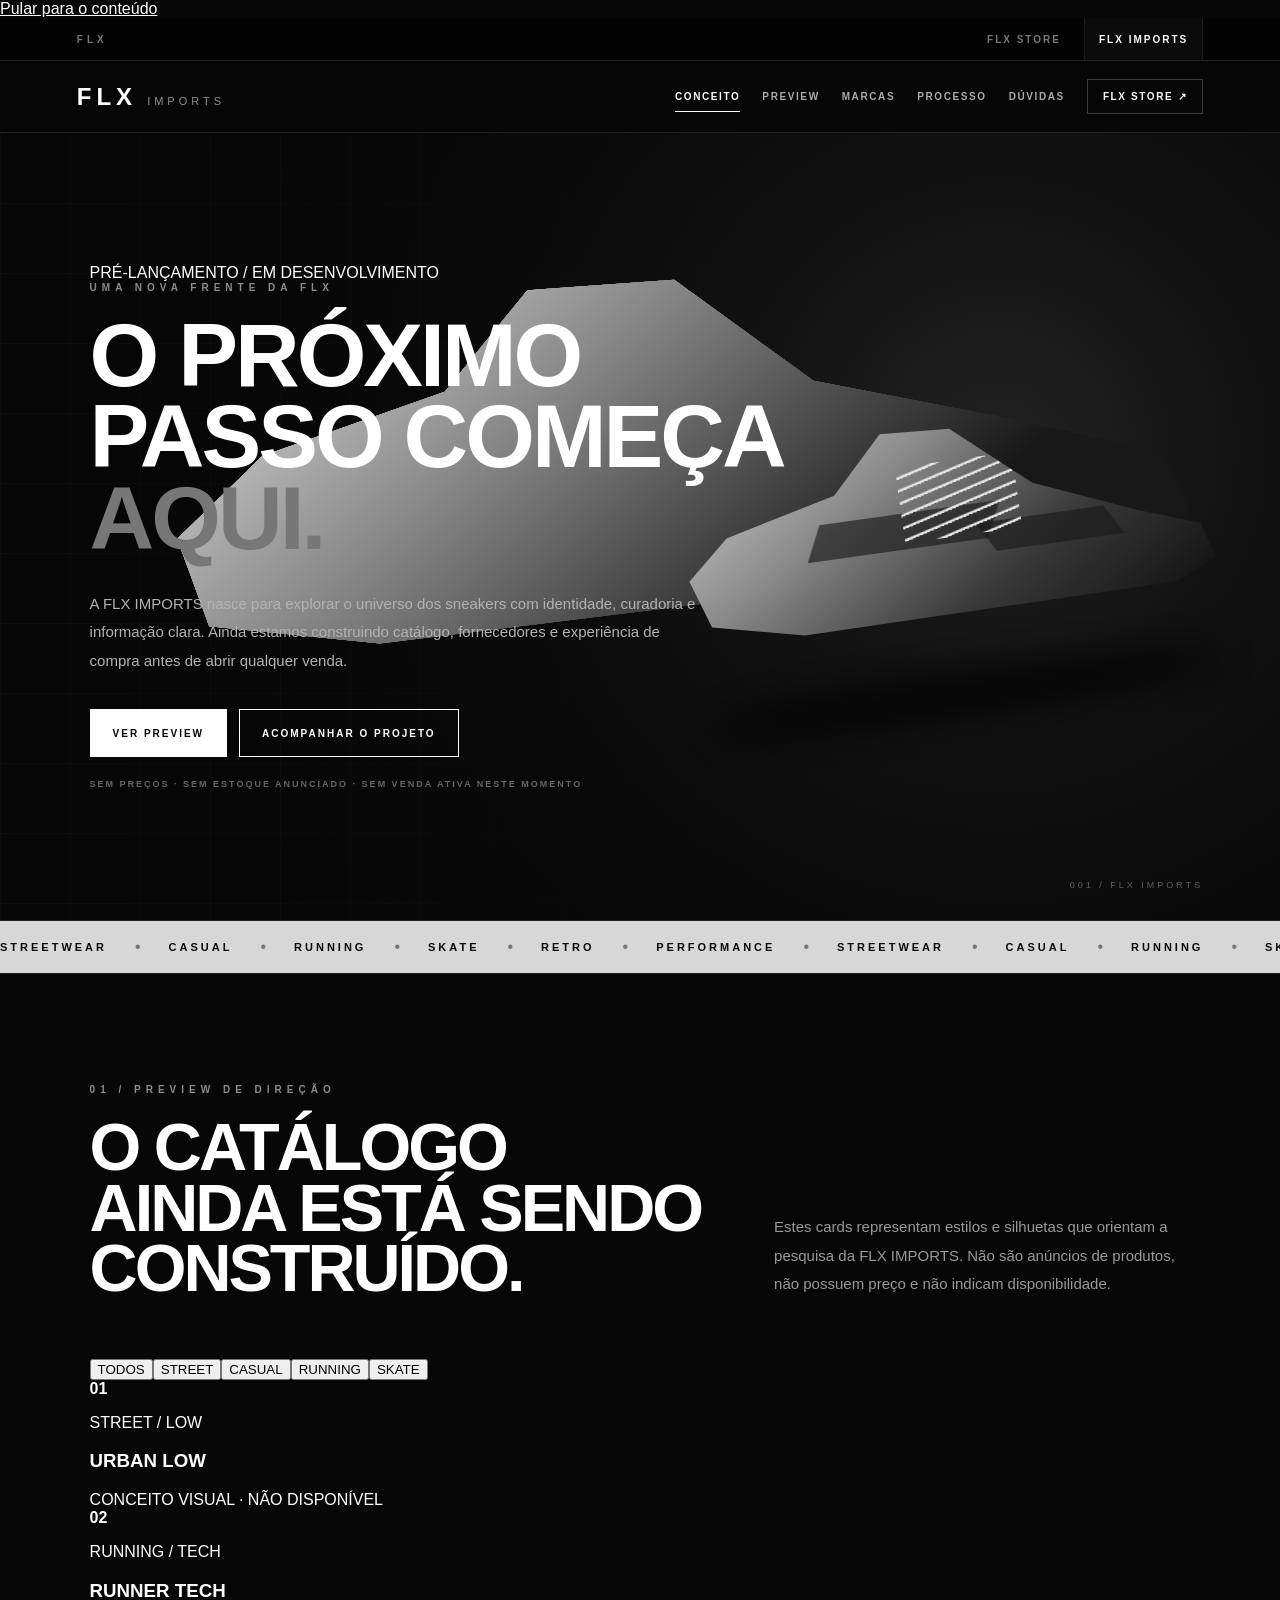
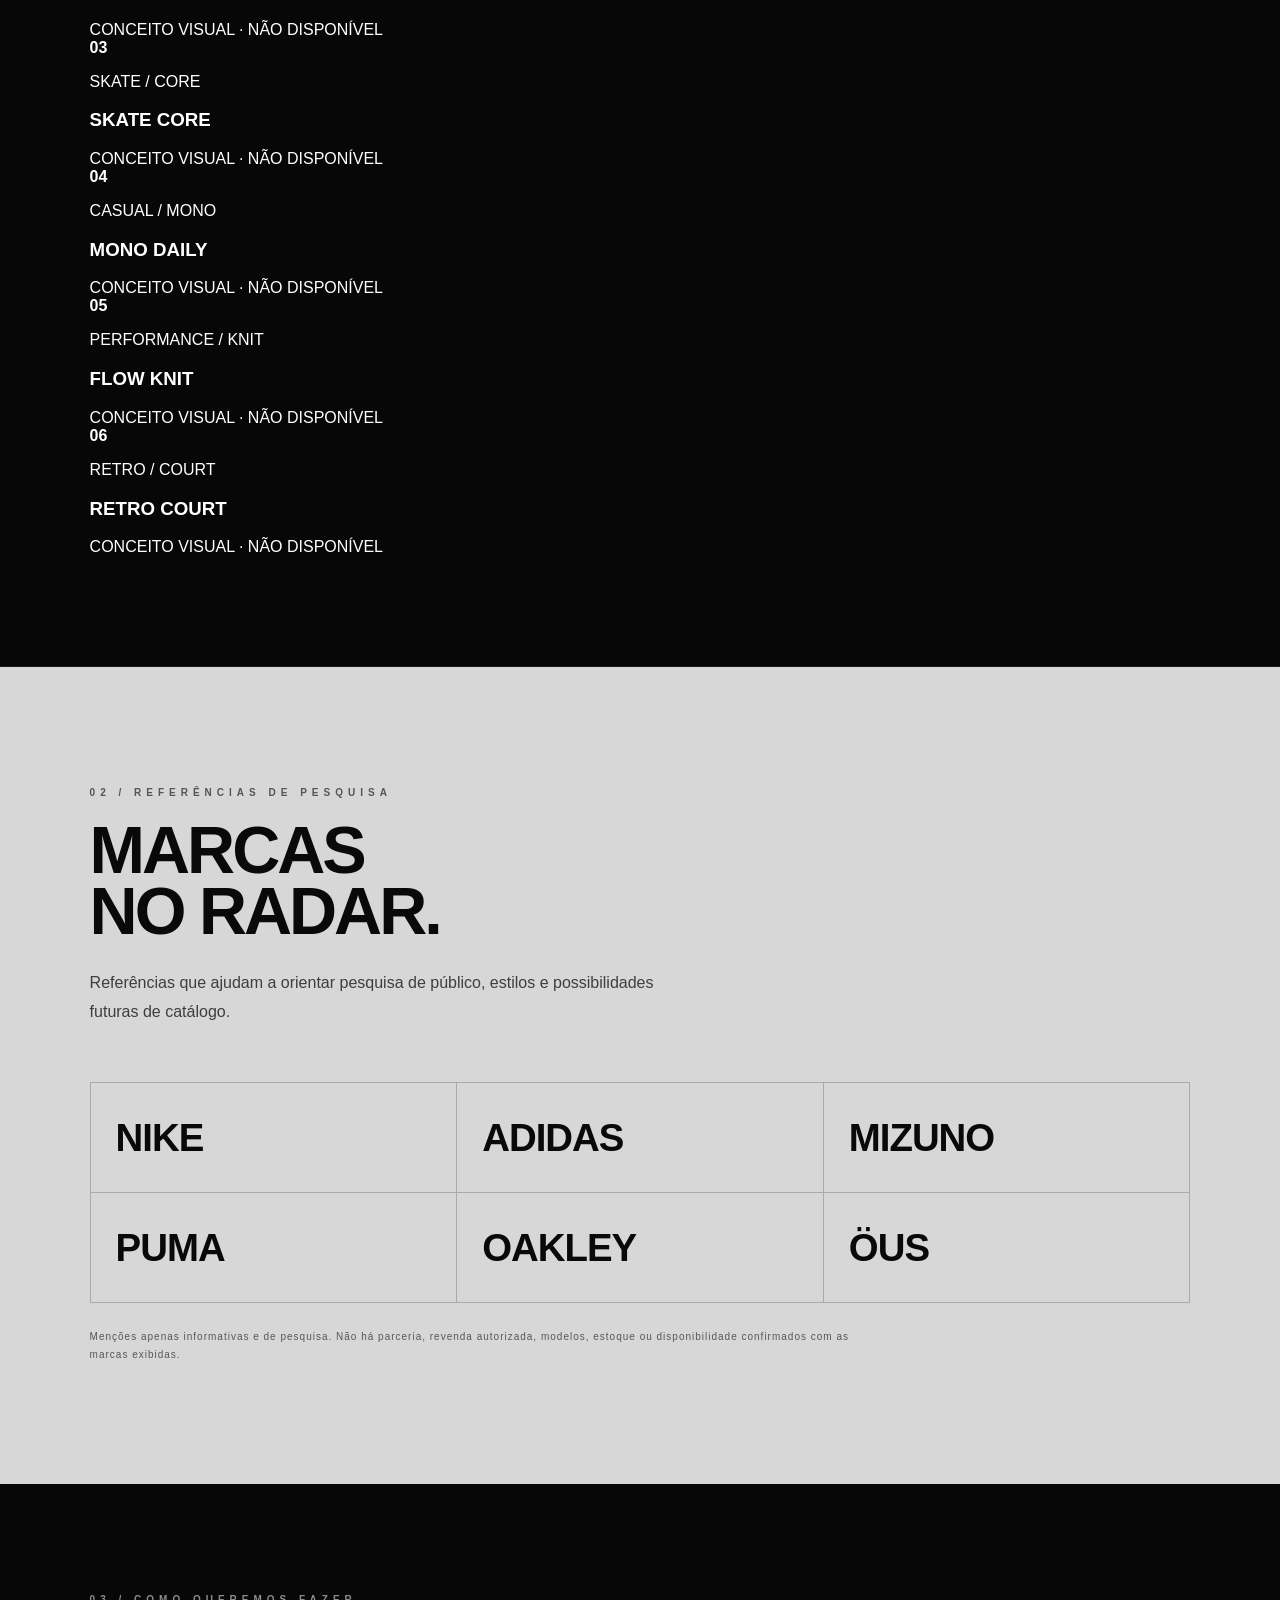
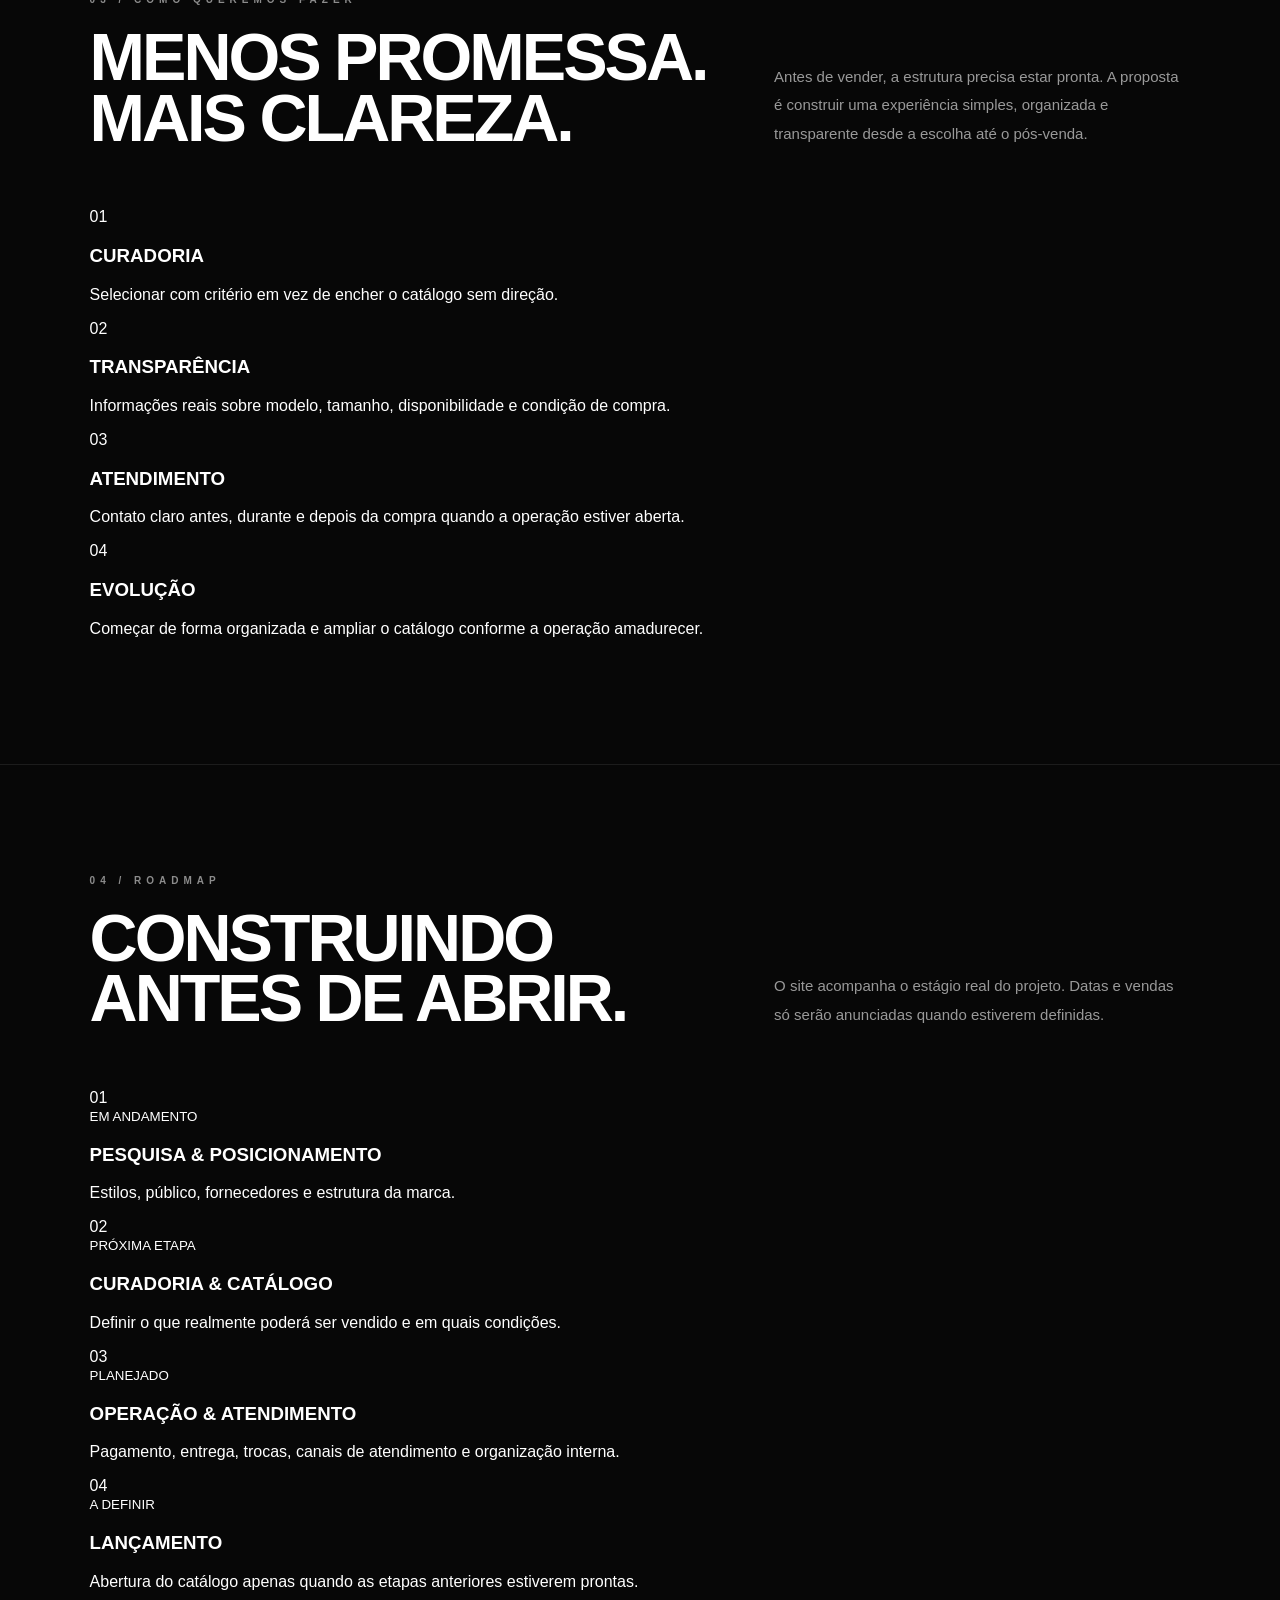
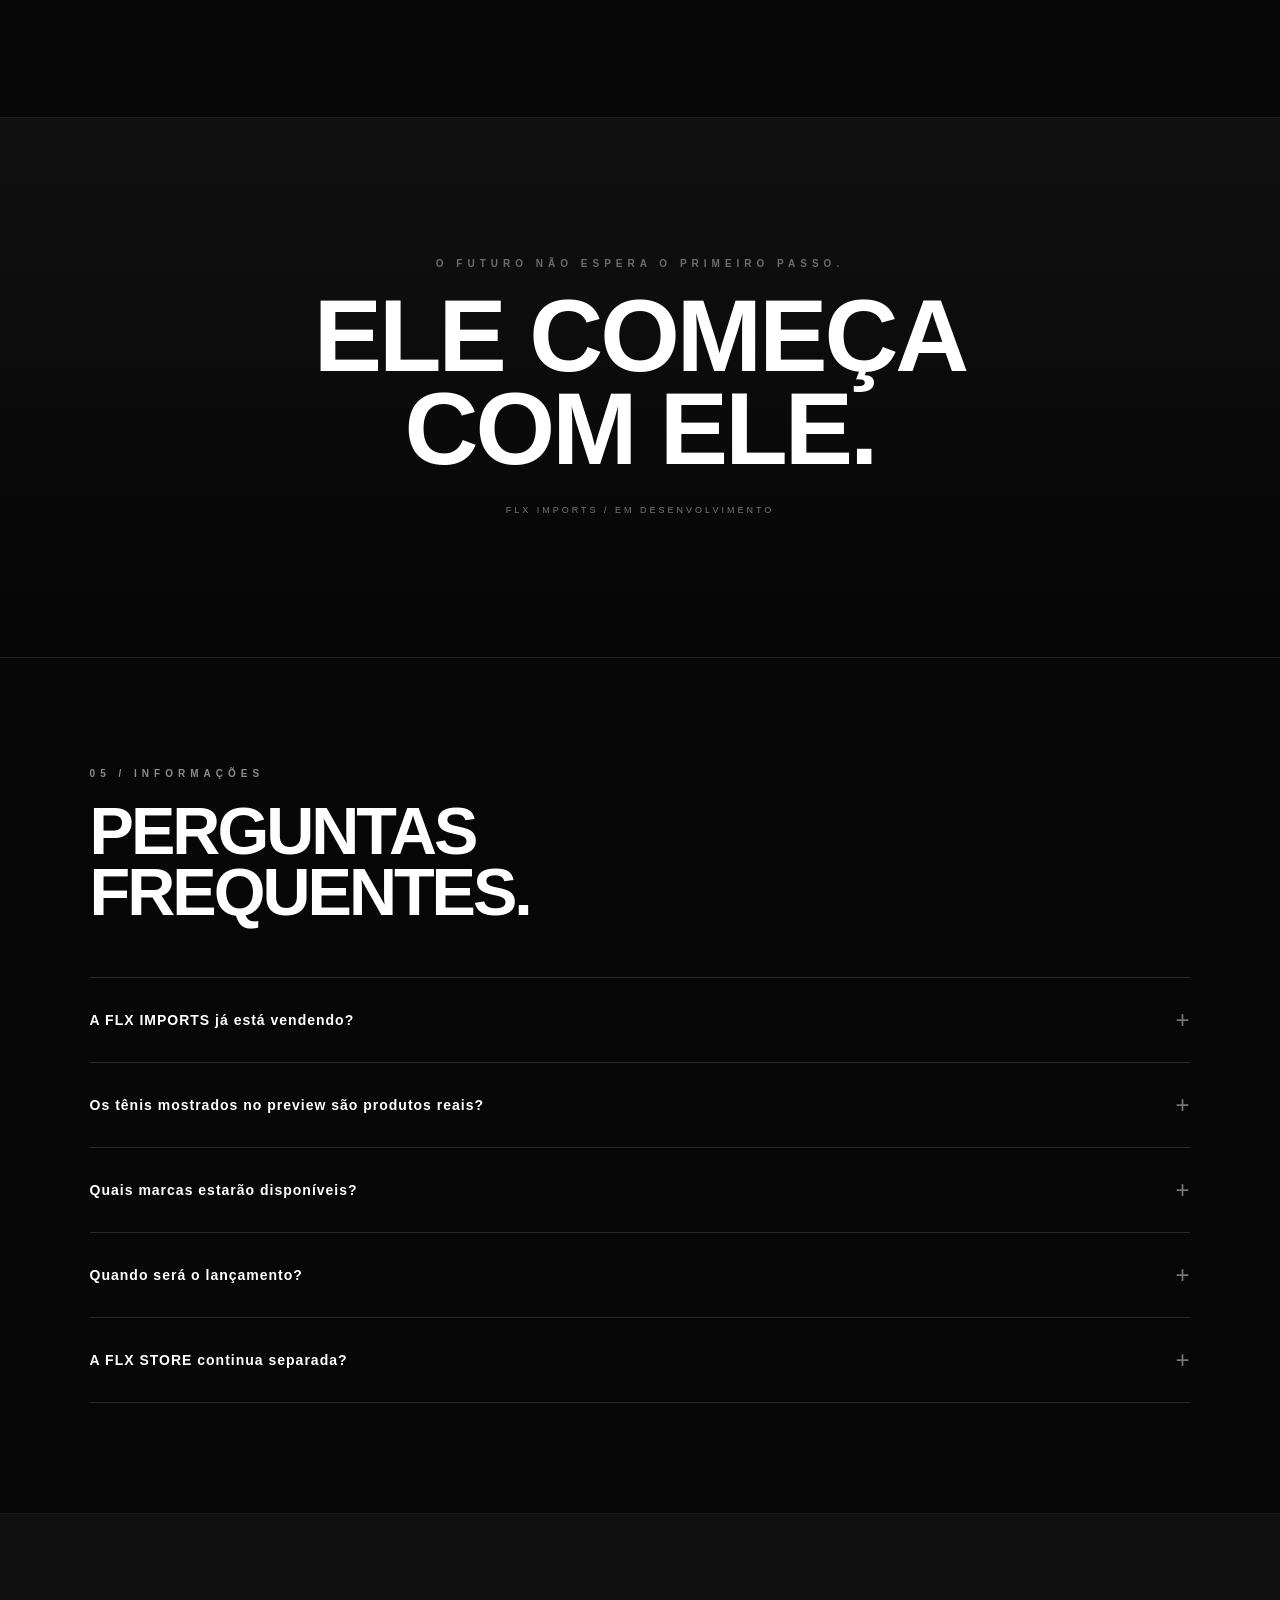
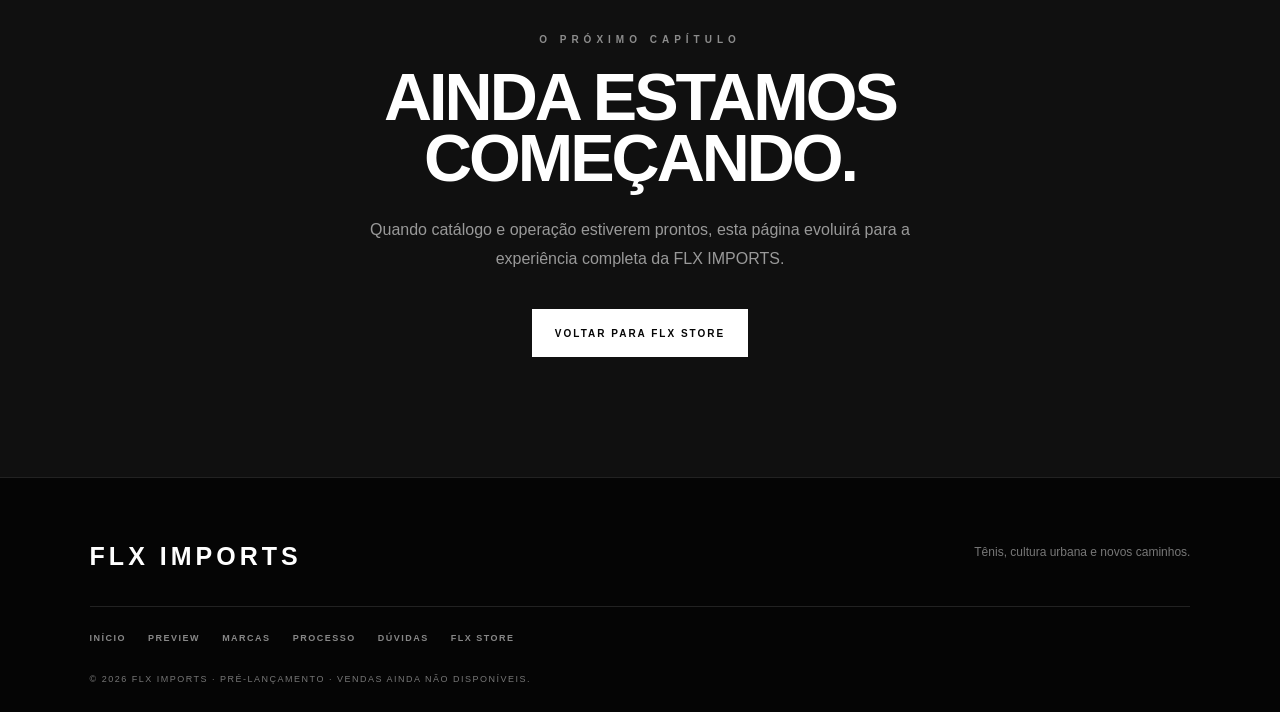
==== commit c923db7d: "Upgrade FLX Imports premium pre-launch experience" ====
--- a/imports/index.html
+++ b/imports/index.html
@@ -3,313 +3,61 @@
 <head>
     <meta charset="UTF-8">
     <meta name="viewport" content="width=device-width, initial-scale=1.0">
-    <meta name="description" content="FLX IMPORTS — projeto dedicado ao universo dos tênis, cultura urbana e movimento.">
+    <meta name="description" content="FLX IMPORTS — pré-lançamento de uma nova frente FLX dedicada a sneakers, cultura urbana e movimento.">
     <meta name="theme-color" content="#070707">
+    <meta property="og:title" content="FLX IMPORTS | Sneakers & Cultura Urbana">
+    <meta property="og:description" content="Uma nova frente da FLX dedicada ao universo dos tênis. Projeto em desenvolvimento.">
+    <meta property="og:type" content="website">
+    <meta property="og:url" content="https://flxstore2k26-collab.github.io/FLXSTORE/imports/">
+    <link rel="canonical" href="https://flxstore2k26-collab.github.io/FLXSTORE/imports/">
+    <link rel="icon" type="image/png" href="../imagens/favicon.png">
     <title>FLX IMPORTS | Sneakers & Cultura Urbana</title>
     <link rel="stylesheet" href="imports.css">
 </head>
 <body>
-    <div class="flx-network" aria-label="Navegação entre marcas FLX">
-        <div class="flx-network-inner">
-            <span class="network-label">FLX</span>
-            <div class="network-links">
-                <a class="network-link" href="../">FLX STORE</a>
-                <a class="network-link ativo" href="./" aria-current="page">FLX IMPORTS</a>
-            </div>
-        </div>
-    </div>
-
+    <a class="skip-link" href="#conteudo">Pular para o conteúdo</a>
+    <div class="flx-network" aria-label="Navegação entre marcas FLX"><div class="flx-network-inner"><span class="network-label">FLX</span><div class="network-links"><a class="network-link" href="../">FLX STORE</a><a class="network-link ativo" href="./" aria-current="page">FLX IMPORTS</a></div></div></div>
     <div id="inicio"></div>
-
     <header class="site-header">
-        <a class="brand" href="#inicio" aria-label="FLX IMPORTS - início">
-            <span class="brand-main">FLX</span>
-            <span class="brand-sub">IMPORTS</span>
-        </a>
-
-        <button type="button" id="menu-mobile" class="menu-mobile"
-            aria-label="Abrir menu" aria-expanded="false" aria-controls="menu-principal">☰</button>
-
-        <nav id="menu-principal" class="menu-principal">
-            <a href="#conceito">Conceito</a>
-            <a href="#estilos">Estilos</a>
-            <a href="#drops">Drops</a>
-            <a href="#marcas">Marcas</a>
-            <a href="#experiencia">Experiência</a>
-            <a href="#duvidas">Dúvidas</a>
-            <a href="../" class="menu-destaque">FLX Store ↗</a>
-        </nav>
+        <a class="brand" href="#inicio" aria-label="FLX IMPORTS - início"><span class="brand-main">FLX</span><span class="brand-sub">IMPORTS</span></a>
+        <button type="button" id="menu-mobile" class="menu-mobile" aria-label="Abrir menu" aria-expanded="false" aria-controls="menu-principal">☰</button>
+        <nav id="menu-principal" class="menu-principal" aria-label="Menu principal"><a href="#conceito">Conceito</a><a href="#preview">Preview</a><a href="#marcas">Marcas</a><a href="#processo">Processo</a><a href="#duvidas">Dúvidas</a><a href="../" class="menu-destaque">FLX Store ↗</a></nav>
     </header>
-
-    <main>
+    <main id="conteudo">
         <section class="hero-imports" id="conceito">
-            <div class="hero-grid"></div>
-
-            <div class="shoe-art" aria-hidden="true">
-                <div class="shoe-shadow"></div>
-                <div class="shoe-body">
-                    <span class="shoe-cut cut-1"></span>
-                    <span class="shoe-cut cut-2"></span>
-                    <span class="shoe-laces"></span>
-                </div>
-            </div>
-
-            <div class="hero-content">
+            <div class="hero-grid" aria-hidden="true"></div>
+            <div class="shoe-art" aria-hidden="true"><div class="shoe-shadow"></div><div class="shoe-body"><span class="shoe-cut cut-1"></span><span class="shoe-cut cut-2"></span><span class="shoe-laces"></span></div></div>
+            <div class="hero-content reveal">
+                <div class="status-pill"><span></span> PRÉ-LANÇAMENTO / EM DESENVOLVIMENTO</div>
                 <p class="eyebrow">UMA NOVA FRENTE DA FLX</p>
                 <h1>O PRÓXIMO<br>PASSO COMEÇA<br><span>AQUI.</span></h1>
-                <p class="hero-copy">
-                    Tênis, cultura urbana e movimento. A FLX IMPORTS está tomando forma
-                    para quem faz do próprio caminho uma escolha de estilo.
-                </p>
-                <div class="hero-actions">
-                    <a class="btn btn-primary" href="#estilos">EXPLORAR ESTILOS</a>
-                    <a class="btn btn-ghost" href="#sobre">CONHECER O PROJETO</a>
-                </div>
-                <p class="hero-note">PROJETO EM DESENVOLVIMENTO · CATÁLOGO AINDA NÃO DISPONÍVEL</p>
+                <p class="hero-copy">A FLX IMPORTS nasce para explorar o universo dos sneakers com identidade, curadoria e informação clara. Ainda estamos construindo catálogo, fornecedores e experiência de compra antes de abrir qualquer venda.</p>
+                <div class="hero-actions"><a class="btn btn-primary" href="#preview">VER PREVIEW</a><a class="btn btn-ghost" href="#processo">ACOMPANHAR O PROJETO</a></div>
+                <p class="hero-note">SEM PREÇOS · SEM ESTOQUE ANUNCIADO · SEM VENDA ATIVA NESTE MOMENTO</p>
             </div>
-
             <div class="hero-index">001 / FLX IMPORTS</div>
         </section>
-
-        <section class="ticker" aria-label="Categorias FLX IMPORTS">
-            <div class="ticker-track">
-                <span>SNEAKERS</span><i>•</i><span>STREETWEAR</span><i>•</i><span>CASUAL</span><i>•</i><span>RUNNING</span><i>•</i><span>CULTURA URBANA</span><i>•</i>
-                <span>SNEAKERS</span><i>•</i><span>STREETWEAR</span><i>•</i><span>CASUAL</span><i>•</i><span>RUNNING</span><i>•</i><span>CULTURA URBANA</span><i>•</i>
+        <section class="ticker" aria-label="Categorias em estudo"><div class="ticker-track"><span>STREETWEAR</span><i>•</i><span>CASUAL</span><i>•</i><span>RUNNING</span><i>•</i><span>SKATE</span><i>•</i><span>RETRO</span><i>•</i><span>PERFORMANCE</span><i>•</i><span aria-hidden="true">STREETWEAR</span><i aria-hidden="true">•</i><span aria-hidden="true">CASUAL</span><i aria-hidden="true">•</i><span aria-hidden="true">RUNNING</span><i aria-hidden="true">•</i><span aria-hidden="true">SKATE</span><i aria-hidden="true">•</i><span aria-hidden="true">RETRO</span><i aria-hidden="true">•</i><span aria-hidden="true">PERFORMANCE</span><i aria-hidden="true">•</i></div></section>
+        <section class="section preview-section" id="preview">
+            <div class="section-head reveal"><div><p class="eyebrow">01 / PREVIEW DE DIREÇÃO</p><h2>O CATÁLOGO<br>AINDA ESTÁ SENDO<br>CONSTRUÍDO.</h2></div><p>Estes cards representam estilos e silhuetas que orientam a pesquisa da FLX IMPORTS. Não são anúncios de produtos, não possuem preço e não indicam disponibilidade.</p></div>
+            <div class="filter-bar" role="group" aria-label="Filtrar preview por estilo"><button class="filter-chip ativo" type="button" data-filter="todos">TODOS</button><button class="filter-chip" type="button" data-filter="street">STREET</button><button class="filter-chip" type="button" data-filter="casual">CASUAL</button><button class="filter-chip" type="button" data-filter="running">RUNNING</button><button class="filter-chip" type="button" data-filter="skate">SKATE</button></div>
+            <div class="preview-grid">
+                <article class="preview-card reveal" data-category="street"><div class="preview-visual visual-street"><span class="mini-shoe"></span><b>01</b></div><div class="preview-info"><p>STREET / LOW</p><h3>URBAN LOW</h3><span>CONCEITO VISUAL · NÃO DISPONÍVEL</span></div></article>
+                <article class="preview-card reveal" data-category="running"><div class="preview-visual visual-run"><span class="mini-shoe"></span><b>02</b></div><div class="preview-info"><p>RUNNING / TECH</p><h3>RUNNER TECH</h3><span>CONCEITO VISUAL · NÃO DISPONÍVEL</span></div></article>
+                <article class="preview-card reveal" data-category="skate street"><div class="preview-visual visual-skate"><span class="mini-shoe"></span><b>03</b></div><div class="preview-info"><p>SKATE / CORE</p><h3>SKATE CORE</h3><span>CONCEITO VISUAL · NÃO DISPONÍVEL</span></div></article>
+                <article class="preview-card reveal" data-category="casual"><div class="preview-visual visual-casual"><span class="mini-shoe"></span><b>04</b></div><div class="preview-info"><p>CASUAL / MONO</p><h3>MONO DAILY</h3><span>CONCEITO VISUAL · NÃO DISPONÍVEL</span></div></article>
+                <article class="preview-card reveal" data-category="running casual"><div class="preview-visual visual-knit"><span class="mini-shoe"></span><b>05</b></div><div class="preview-info"><p>PERFORMANCE / KNIT</p><h3>FLOW KNIT</h3><span>CONCEITO VISUAL · NÃO DISPONÍVEL</span></div></article>
+                <article class="preview-card reveal" data-category="street casual"><div class="preview-visual visual-retro"><span class="mini-shoe"></span><b>06</b></div><div class="preview-info"><p>RETRO / COURT</p><h3>RETRO COURT</h3><span>CONCEITO VISUAL · NÃO DISPONÍVEL</span></div></article>
             </div>
         </section>
-
-        <section class="section" id="estilos">
-            <div class="section-head">
-                <div>
-                    <p class="eyebrow">01 / UNIVERSO FLX</p>
-                    <h2>UM ESTILO PARA<br>CADA MOVIMENTO.</h2>
-                </div>
-                <p>
-                    A curadoria está em desenvolvimento. Estas direções inspiram o projeto
-                    e não representam produtos disponíveis neste momento.
-                </p>
-            </div>
-
-            <div class="style-grid">
-                <article class="style-card">
-                    <span>01 / EXPRESSÃO</span>
-                    <h3>STREETWEAR</h3>
-                    <p>Presença nas ruas, referências da cultura urbana e combinações com personalidade.</p>
-                    <div class="line"></div>
-                </article>
-
-                <article class="style-card">
-                    <span>02 / VERSATILIDADE</span>
-                    <h3>CASUAL</h3>
-                    <p>Modelos para acompanhar a rotina com praticidade e um visual que funciona em qualquer plano.</p>
-                    <div class="line"></div>
-                </article>
-
-                <article class="style-card">
-                    <span>03 / ENERGIA</span>
-                    <h3>RUNNING</h3>
-                    <p>Uma direção inspirada no esporte, nas formas em movimento e no conforto do dia a dia.</p>
-                    <div class="line"></div>
-                </article>
-            </div>
-        </section>
-
-        <section class="drops-section" id="drops">
-            <div class="section-head drops-head">
-                <div>
-                    <p class="eyebrow">02 / EM CONSTRUÇÃO</p>
-                    <h2>PRÓXIMOS<br>DROPS.</h2>
-                </div>
-                <p>
-                    Uma prévia visual das linhas que queremos desenvolver. Os cards abaixo são conceitos de categoria,
-                    não produtos anunciados e não possuem preço ou disponibilidade.
-                </p>
-            </div>
-
-            <div class="drop-grid">
-                <article class="drop-card">
-                    <div class="drop-visual visual-street">
-                        <span class="drop-status">EM PESQUISA</span>
-                        <div class="mini-shoe"></div>
-                    </div>
-                    <div class="drop-info">
-                        <span>DROP 001</span>
-                        <h3>STREET SELECT</h3>
-                        <p>Silhuetas urbanas e modelos de presença forte.</p>
-                    </div>
-                </article>
-
-                <article class="drop-card">
-                    <div class="drop-visual visual-daily">
-                        <span class="drop-status">EM PESQUISA</span>
-                        <div class="mini-shoe"></div>
-                    </div>
-                    <div class="drop-info">
-                        <span>DROP 002</span>
-                        <h3>DAILY ROTATION</h3>
-                        <p>Opções versáteis para a rotação do dia a dia.</p>
-                    </div>
-                </article>
-
-                <article class="drop-card">
-                    <div class="drop-visual visual-motion">
-                        <span class="drop-status">EM PESQUISA</span>
-                        <div class="mini-shoe"></div>
-                    </div>
-                    <div class="drop-info">
-                        <span>DROP 003</span>
-                        <h3>MOTION LINE</h3>
-                        <p>Referências esportivas para uma linha de movimento.</p>
-                    </div>
-                </article>
-            </div>
-
-            <p class="drops-disclaimer">CONCEITOS DE CATEGORIA · SEM ESTOQUE, PREÇO OU MODELOS CONFIRMADOS.</p>
-        </section>
-
-        <section class="brands-section" id="marcas">
-            <div class="brands-inner">
-                <p class="eyebrow">03 / EM PESQUISA</p>
-                <h2>MARCAS<br>NO RADAR.</h2>
-                <p class="brands-copy">
-                    Referências que ajudam a orientar a pesquisa de catálogo e o posicionamento da FLX IMPORTS.
-                </p>
-
-                <div class="brand-list">
-                    <span>NIKE</span>
-                    <span>ADIDAS</span>
-                    <span>MIZUNO</span>
-                    <span>PUMA</span>
-                    <span>OAKLEY</span>
-                    <span>ÖUS</span>
-                </div>
-
-                <p class="legal-note">
-                    Menções apenas informativas. Não há parceria, revenda autorizada, modelos,
-                    estoque ou disponibilidade confirmados.
-                </p>
-            </div>
-        </section>
-
-        <section class="section about-section" id="sobre">
-            <div class="section-head">
-                <div>
-                    <p class="eyebrow">04 / O PROJETO</p>
-                    <h2>A FLX ESTÁ<br>INDO MAIS LONGE.</h2>
-                </div>
-                <p>
-                    A FLX IMPORTS é uma frente própria, dedicada ao universo dos tênis.
-                    O projeto nasce para reunir estilo, informação clara e uma seleção pensada com cuidado.
-                </p>
-            </div>
-
-            <div class="steps">
-                <article>
-                    <span>01</span>
-                    <h3>PESQUISA</h3>
-                    <p>Estudo de marcas, modelos, fornecedores e possibilidades antes de formar o catálogo.</p>
-                </article>
-                <article>
-                    <span>02</span>
-                    <h3>PREPARAÇÃO</h3>
-                    <p>Produto, tamanho, atendimento, pagamento e informações de compra precisam estar claros antes da abertura.</p>
-                </article>
-                <article>
-                    <span>03</span>
-                    <h3>LANÇAMENTO</h3>
-                    <p>Quando a operação estiver pronta, catálogo e canais oficiais serão anunciados neste espaço.</p>
-                </article>
-            </div>
-        </section>
-
-        <section class="experience-section" id="experiencia">
-            <div class="experience-inner">
-                <div class="experience-title">
-                    <p class="eyebrow">05 / EXPERIÊNCIA PLANEJADA</p>
-                    <h2>SIMPLES PARA<br>ESCOLHER.<br>CLARO PARA<br>COMPRAR.</h2>
-                </div>
-
-                <div class="experience-list">
-                    <article>
-                        <span>01</span>
-                        <div><h3>INFORMAÇÃO CLARA</h3><p>Nome, categoria, numeração e detalhes apresentados de forma objetiva.</p></div>
-                    </article>
-                    <article>
-                        <span>02</span>
-                        <div><h3>NUMERAÇÃO</h3><p>Orientação de tamanhos antes da compra para reduzir dúvidas na escolha.</p></div>
-                    </article>
-                    <article>
-                        <span>03</span>
-                        <div><h3>ATENDIMENTO</h3><p>Canal oficial de atendimento será divulgado junto com a abertura da operação.</p></div>
-                    </article>
-                    <article>
-                        <span>04</span>
-                        <div><h3>ENTREGA</h3><p>Condições, regiões atendidas e prazos serão informados antes de qualquer pedido.</p></div>
-                    </article>
-                </div>
-            </div>
-        </section>
-
-        <section class="statement">
-            <p>O FUTURO NÃO ESPERA O PRIMEIRO PASSO.</p>
-            <h2>ELE COMEÇA<br>COM ELE.</h2>
-            <span>FLX IMPORTS / EM DESENVOLVIMENTO</span>
-        </section>
-
-        <section class="section faq" id="duvidas">
-            <p class="eyebrow">06 / INFORMAÇÕES</p>
-            <h2>PERGUNTAS<br>FREQUENTES.</h2>
-
-            <div class="faq-list">
-                <details>
-                    <summary>A FLX IMPORTS já está vendendo?<span>+</span></summary>
-                    <p>Ainda não. A FLX IMPORTS está em fase de desenvolvimento e o catálogo ainda não foi aberto.</p>
-                </details>
-
-                <details>
-                    <summary>Quais marcas e modelos estarão disponíveis?<span>+</span></summary>
-                    <p>O catálogo ainda está sendo pesquisado. As marcas exibidas no site são referências de interesse e não representam estoque confirmado.</p>
-                </details>
-
-                <details>
-                    <summary>Quando será o lançamento?<span>+</span></summary>
-                    <p>A data será divulgada quando fornecedores, produtos, atendimento e estrutura de compra estiverem definidos.</p>
-                </details>
-
-                <details>
-                    <summary>Como vou acompanhar as novidades?<span>+</span></summary>
-                    <p>As atualizações oficiais serão publicadas nos canais da FLX quando a operação estiver pronta para ser anunciada.</p>
-                </details>
-            </div>
-        </section>
-
-        <section class="next-chapter">
-            <p class="eyebrow">O PRÓXIMO CAPÍTULO</p>
-            <h2>AINDA ESTAMOS<br>COMEÇANDO.</h2>
-            <p>Volte para acompanhar o lançamento, o catálogo e os canais oficiais da FLX IMPORTS.</p>
-            <a class="btn btn-primary" href="../">VOLTAR PARA FLX STORE</a>
-        </section>
+        <section class="brands-section" id="marcas"><div class="brands-inner reveal"><p class="eyebrow">02 / REFERÊNCIAS DE PESQUISA</p><h2>MARCAS<br>NO RADAR.</h2><p class="brands-copy">Referências que ajudam a orientar pesquisa de público, estilos e possibilidades futuras de catálogo.</p><div class="brand-list"><span>NIKE</span><span>ADIDAS</span><span>MIZUNO</span><span>PUMA</span><span>OAKLEY</span><span>ÖUS</span></div><p class="legal-note">Menções apenas informativas e de pesquisa. Não há parceria, revenda autorizada, modelos, estoque ou disponibilidade confirmados com as marcas exibidas.</p></div></section>
+        <section class="section value-section"><div class="section-head reveal"><div><p class="eyebrow">03 / COMO QUEREMOS FAZER</p><h2>MENOS PROMESSA.<br>MAIS CLAREZA.</h2></div><p>Antes de vender, a estrutura precisa estar pronta. A proposta é construir uma experiência simples, organizada e transparente desde a escolha até o pós-venda.</p></div><div class="value-grid"><article class="value-card reveal"><span>01</span><h3>CURADORIA</h3><p>Selecionar com critério em vez de encher o catálogo sem direção.</p></article><article class="value-card reveal"><span>02</span><h3>TRANSPARÊNCIA</h3><p>Informações reais sobre modelo, tamanho, disponibilidade e condição de compra.</p></article><article class="value-card reveal"><span>03</span><h3>ATENDIMENTO</h3><p>Contato claro antes, durante e depois da compra quando a operação estiver aberta.</p></article><article class="value-card reveal"><span>04</span><h3>EVOLUÇÃO</h3><p>Começar de forma organizada e ampliar o catálogo conforme a operação amadurecer.</p></article></div></section>
+        <section class="section process-section" id="processo"><div class="section-head reveal"><div><p class="eyebrow">04 / ROADMAP</p><h2>CONSTRUINDO<br>ANTES DE ABRIR.</h2></div><p>O site acompanha o estágio real do projeto. Datas e vendas só serão anunciadas quando estiverem definidas.</p></div><div class="roadmap"><article class="roadmap-item ativo reveal"><span>01</span><div><small>EM ANDAMENTO</small><h3>PESQUISA & POSICIONAMENTO</h3><p>Estilos, público, fornecedores e estrutura da marca.</p></div></article><article class="roadmap-item reveal"><span>02</span><div><small>PRÓXIMA ETAPA</small><h3>CURADORIA & CATÁLOGO</h3><p>Definir o que realmente poderá ser vendido e em quais condições.</p></div></article><article class="roadmap-item reveal"><span>03</span><div><small>PLANEJADO</small><h3>OPERAÇÃO & ATENDIMENTO</h3><p>Pagamento, entrega, trocas, canais de atendimento e organização interna.</p></div></article><article class="roadmap-item reveal"><span>04</span><div><small>A DEFINIR</small><h3>LANÇAMENTO</h3><p>Abertura do catálogo apenas quando as etapas anteriores estiverem prontas.</p></div></article></div></section>
+        <section class="statement"><p>O FUTURO NÃO ESPERA O PRIMEIRO PASSO.</p><h2>ELE COMEÇA<br>COM ELE.</h2><span>FLX IMPORTS / EM DESENVOLVIMENTO</span></section>
+        <section class="section faq" id="duvidas"><p class="eyebrow">05 / INFORMAÇÕES</p><h2>PERGUNTAS<br>FREQUENTES.</h2><div class="faq-list"><details><summary>A FLX IMPORTS já está vendendo?<span>+</span></summary><p>Ainda não. O projeto está em desenvolvimento e não existe catálogo aberto para compra neste momento.</p></details><details><summary>Os tênis mostrados no preview são produtos reais?<span>+</span></summary><p>Não. Os cards são conceitos visuais que representam direções de estilo e servem apenas para apresentar a proposta do projeto.</p></details><details><summary>Quais marcas estarão disponíveis?<span>+</span></summary><p>Ainda não foi definido. As marcas exibidas são referências de pesquisa e não indicam parceria ou disponibilidade futura garantida.</p></details><details><summary>Quando será o lançamento?<span>+</span></summary><p>A data será anunciada quando fornecedores, catálogo, atendimento, pagamento e entrega estiverem preparados.</p></details><details><summary>A FLX STORE continua separada?<span>+</span></summary><p>Sim. FLX STORE e FLX IMPORTS são frentes diferentes, mas ficam conectadas pelo mesmo site e pela navegação superior.</p></details></div></section>
+        <section class="next-chapter"><p class="eyebrow">O PRÓXIMO CAPÍTULO</p><h2>AINDA ESTAMOS<br>COMEÇANDO.</h2><p>Quando catálogo e operação estiverem prontos, esta página evoluirá para a experiência completa da FLX IMPORTS.</p><a class="btn btn-primary" href="../">VOLTAR PARA FLX STORE</a></section>
     </main>
-
-    <footer class="footer">
-        <div>
-            <strong>FLX IMPORTS</strong>
-            <p>Tênis, cultura urbana e novos caminhos.</p>
-        </div>
-
-        <div class="footer-links">
-            <a href="#inicio">Início</a>
-            <a href="#estilos">Estilos</a>
-            <a href="#drops">Drops</a>
-            <a href="#marcas">Marcas</a>
-            <a href="#experiencia">Experiência</a>
-            <a href="#duvidas">Dúvidas</a>
-            <a href="../">FLX Store</a>
-        </div>
-
-        <p class="copyright">© 2026 FLX IMPORTS · CATÁLOGO E ATENDIMENTO AINDA NÃO DISPONÍVEIS.</p>
-    </footer>
-
+    <footer class="footer"><div><strong>FLX IMPORTS</strong><p>Tênis, cultura urbana e novos caminhos.</p></div><div class="footer-links"><a href="#inicio">Início</a><a href="#preview">Preview</a><a href="#marcas">Marcas</a><a href="#processo">Processo</a><a href="#duvidas">Dúvidas</a><a href="../">FLX Store</a></div><p class="copyright">© 2026 FLX IMPORTS · PRÉ-LANÇAMENTO · VENDAS AINDA NÃO DISPONÍVEIS.</p></footer>
     <script src="imports.js"></script>
 </body>
 </html>
--- a/imports/imports.css
+++ b/imports/imports.css
@@ -1 +1 @@
-html{scroll-behavior:smooth}*{box-sizing:border-box}body{margin:0;background:#070707;color:#fff;font-family:Arial,Helvetica,sans-serif;overflow-x:hidden}a{color:inherit}.flx-network{background:#030303;border-bottom:1px solid #1f1f1f;position:relative;z-index:1100}.flx-network-inner{min-height:42px;padding:0 6%;display:flex;align-items:center;justify-content:space-between;gap:24px;max-width:1500px;margin:0 auto}.network-label{font-size:10px;letter-spacing:4px;color:#777;font-weight:700}.network-links{display:flex;align-items:center;gap:8px}.network-link{display:inline-flex;align-items:center;justify-content:center;min-height:42px;padding:0 14px;text-decoration:none;font-size:10px;font-weight:700;letter-spacing:2px;color:#777;border-left:1px solid transparent;border-right:1px solid transparent;transition:.25s}.network-link:hover,.network-link.ativo{color:#fff;background:#0b0b0b;border-color:#1c1c1c}.site-header{position:sticky;top:0;z-index:1000;display:flex;align-items:center;justify-content:space-between;gap:30px;padding:18px 6%;background:rgba(7,7,7,.94);border-bottom:1px solid #202020;backdrop-filter:blur(16px)}.brand{text-decoration:none;display:flex;align-items:baseline;gap:10px}.brand-main{font-size:24px;font-weight:900;letter-spacing:5px}.brand-sub{font-size:11px;letter-spacing:4px;color:#8f8f8f}.menu-principal{display:flex;align-items:center;gap:25px}.menu-principal a{text-decoration:none;text-transform:uppercase;font-size:10px;font-weight:700;letter-spacing:1.8px;color:#aaa;transition:.25s}.menu-principal a:hover{color:#fff}.menu-principal .menu-destaque{border:1px solid #3a3a3a;padding:11px 15px;color:#fff}.menu-principal .menu-destaque:hover{background:#fff;color:#050505}.menu-mobile{display:none;border:0;background:transparent;color:#fff;font-size:27px;cursor:pointer}.hero-imports{position:relative;min-height:calc(100vh - 112px);display:flex;align-items:center;overflow:hidden;padding:90px 7%;border-bottom:1px solid #1d1d1d;background:radial-gradient(circle at 78% 40%,#222 0,#121212 22%,#090909 49%,#060606 76%)}.hero-grid{position:absolute;inset:0;background-image:linear-gradient(rgba(255,255,255,.035) 1px,transparent 1px),linear-gradient(90deg,rgba(255,255,255,.035) 1px,transparent 1px);background-size:70px 70px;mask-image:linear-gradient(to right,rgba(0,0,0,.7),transparent 78%)}.hero-content{position:relative;z-index:4;max-width:760px}.eyebrow{margin:0 0 22px;color:#8c8c8c;font-size:10px;font-weight:700;letter-spacing:5px;text-transform:uppercase}.hero-content h1,.section-head h2,.brands-inner h2,.faq h2,.next-chapter h2,.statement h2{margin:0;font-size:clamp(48px,7vw,104px);line-height:.91;letter-spacing:-3px;font-weight:900}.hero-content h1 span{color:#777}.hero-copy{max-width:620px;margin:30px 0 0;color:#b2b2b2;font-size:15px;line-height:1.9}.hero-actions{display:flex;flex-wrap:wrap;gap:12px;margin-top:34px}.btn{display:inline-flex;align-items:center;justify-content:center;min-height:48px;padding:0 22px;border:1px solid #fff;text-decoration:none;font-size:10px;font-weight:800;letter-spacing:2px;transition:.25s}.btn-primary{background:#fff;color:#050505}.btn-primary:hover{background:#bfbfbf;border-color:#bfbfbf}.btn-ghost{background:transparent;color:#fff}.btn-ghost:hover{background:#151515}.hero-note{margin:22px 0 0;color:#666;font-size:9px;font-weight:700;letter-spacing:2px}.hero-index{position:absolute;z-index:4;right:6%;bottom:30px;color:#606060;font-size:9px;letter-spacing:3px}.shoe-art{position:absolute;right:4%;top:50%;transform:translateY(-47%) rotate(-8deg);width:min(47vw,670px);height:410px;z-index:2;opacity:.95}.shoe-shadow{position:absolute;left:10%;right:4%;bottom:28px;height:38px;background:rgba(0,0,0,.86);filter:blur(18px);border-radius:50%}.shoe-body{position:absolute;left:8%;right:3%;top:90px;height:210px;background:linear-gradient(145deg,#dadada 0,#8f8f8f 34%,#3a3a3a 68%,#111 100%);clip-path:polygon(2% 59%,10% 41%,31% 28%,41% 2%,54% 4%,68% 35%,87% 55%,98% 65%,100% 82%,92% 91%,22% 92%,5% 82%);filter:drop-shadow(0 26px 22px rgba(0,0,0,.55));border-bottom:10px solid #d8d8d8}.shoe-cut{position:absolute;display:block;background:#1b1b1b;opacity:.65}.cut-1{width:34%;height:18%;left:26%;top:43%;transform:skewX(-25deg)}.cut-2{width:24%;height:15%;left:58%;top:53%;transform:skewX(30deg)}.shoe-laces{position:absolute;display:block;width:22%;height:38%;left:43%;top:20%;background:repeating-linear-gradient(165deg,transparent 0 9px,#efefef 10px 12px)}.section{padding:110px 7%;border-bottom:1px solid #1c1c1c}.section-head{display:grid;grid-template-columns:1.2fr .8fr;gap:60px;align-items:end;max-width:1300px;margin:0 auto 60px}.section-head h2,.brands-inner h2,.faq h2,.next-chapter h2{font-size:clamp(42px,5.2vw,78px)}.section-head>p{margin:0;color:#999;font-size:15px;line-height:1.9;max-width:520px}.style-grid{display:grid;grid-template-columns:repeat(3,1fr);gap:1px;background:#252525;max-width:1300px;margin:0 auto;border:1px solid #252525}.style-card{position:relative;min-height:330px;padding:38px;background:#0b0b0b;overflow:hidden;transition:.3s}.style-card:hover{background:#121212}.style-card>span{display:block;color:#666;font-size:9px;font-weight:700;letter-spacing:3px;margin-bottom:90px}.style-card h3{font-size:27px;letter-spacing:1px;margin:0 0 18px}.style-card p{color:#888;font-size:14px;line-height:1.8;margin:0;max-width:330px}.style-card .line{position:absolute;left:38px;right:38px;bottom:0;height:2px;background:#666;transform:scaleX(.25);transform-origin:left;transition:.35s}.style-card:hover .line{transform:scaleX(1);background:#fff}.brands-section{padding:120px 7%;background:#d7d7d7;color:#090909}.brands-inner{max-width:1300px;margin:auto}.brands-inner .eyebrow{color:#555}.brands-copy{max-width:600px;color:#3e3e3e;line-height:1.8;margin:28px 0 55px}.brand-list{display:grid;grid-template-columns:repeat(3,1fr);border-top:1px solid #aaa;border-left:1px solid #aaa}.brand-list span{display:flex;align-items:center;min-height:110px;padding:25px;font-size:clamp(20px,3vw,42px);font-weight:900;letter-spacing:-1px;border-right:1px solid #aaa;border-bottom:1px solid #aaa}.legal-note{margin:25px 0 0;color:#575757;font-size:10px;letter-spacing:1px;line-height:1.8;max-width:800px}.about-section{background:#080808}.steps{display:grid;grid-template-columns:repeat(3,1fr);max-width:1300px;margin:0 auto;border-top:1px solid #292929;border-bottom:1px solid #292929}.steps article{padding:42px 38px;border-right:1px solid #292929}.steps article:last-child{border-right:0}.steps span{color:#646464;font-size:10px;letter-spacing:3px}.steps h3{margin:55px 0 15px;font-size:18px;letter-spacing:2px}.steps p{margin:0;color:#8a8a8a;font-size:14px;line-height:1.8}.statement{padding:140px 7%;text-align:center;background:linear-gradient(180deg,#111,#050505);border-bottom:1px solid #202020}.statement p{margin:0 0 20px;color:#6c6c6c;font-size:10px;font-weight:700;letter-spacing:5px}.statement h2{font-size:clamp(50px,8vw,115px)}.statement span{display:inline-block;margin-top:30px;color:#777;font-size:9px;letter-spacing:3px}.faq{max-width:1300px;margin:auto}.faq-list{margin-top:55px;border-top:1px solid #292929}.faq details{border-bottom:1px solid #292929}.faq summary{list-style:none;cursor:pointer;display:flex;align-items:center;justify-content:space-between;gap:20px;padding:28px 0;font-size:14px;font-weight:700;letter-spacing:1px}.faq summary::-webkit-details-marker{display:none}.faq summary span{font-size:24px;font-weight:300;color:#777;transition:.25s}.faq details[open] summary span{transform:rotate(45deg);color:#fff}.faq details p{max-width:800px;margin:-5px 0 30px;color:#8b8b8b;line-height:1.8;font-size:14px}.next-chapter{padding:120px 7%;text-align:center;background:#101010}.next-chapter>p:not(.eyebrow){max-width:620px;margin:28px auto 35px;color:#999;line-height:1.8}.footer{padding:55px 7% 28px;border-top:1px solid #222;background:#050505}.footer>div:first-child{display:flex;align-items:flex-end;justify-content:space-between;gap:30px;padding-bottom:35px;border-bottom:1px solid #222}.footer strong{font-size:25px;letter-spacing:4px}.footer p{color:#777;font-size:12px}.footer-links{display:flex;flex-wrap:wrap;gap:22px;padding:26px 0}.footer-links a{color:#888;text-decoration:none;text-transform:uppercase;font-size:9px;font-weight:700;letter-spacing:1.5px}.footer-links a:hover{color:#fff}.copyright{margin:5px 0 0!important;font-size:9px!important;letter-spacing:1.5px}#inicio,#conceito,#estilos,#marcas,#sobre,#duvidas{scroll-margin-top:100px}@media(max-width:1050px){.menu-principal{gap:16px}.menu-principal a{font-size:9px}.shoe-art{opacity:.5;right:-12%;width:60vw}.hero-content{max-width:650px}.section-head{grid-template-columns:1fr;gap:25px}.brand-list{grid-template-columns:repeat(2,1fr)}}@media(max-width:850px){.flx-network-inner{padding:0 4%}.site-header{padding:16px 5%}.menu-mobile{display:block}.menu-principal{display:none;position:absolute;left:0;right:0;top:100%;flex-direction:column;align-items:stretch;gap:0;padding:10px 5% 20px;background:#090909;border-bottom:1px solid #282828}.menu-principal.ativo{display:flex}.menu-principal a{padding:15px 0;border-bottom:1px solid #1d1d1d}.menu-principal .menu-destaque{margin-top:10px;text-align:center;border:1px solid #333}.hero-imports{min-height:780px;padding:90px 6% 70px;align-items:flex-start}.hero-content h1{font-size:clamp(48px,14vw,80px)}.shoe-art{width:95vw;height:320px;right:-29%;top:65%;opacity:.45}.shoe-body{top:65px;height:175px}.hero-index{left:6%;right:auto}.section,.brands-section{padding:85px 6%}.style-grid,.steps{grid-template-columns:1fr}.style-card{min-height:270px}.style-card>span{margin-bottom:60px}.steps article{border-right:0;border-bottom:1px solid #292929}.steps article:last-child{border-bottom:0}.brand-list{grid-template-columns:1fr 1fr}.statement{padding:105px 6%}.next-chapter{padding:90px 6%}}@media(max-width:520px){.network-label{display:none}.flx-network-inner{justify-content:center}.network-link{padding:0 10px;font-size:9px;letter-spacing:1.3px}.brand-sub{display:none}.hero-imports{min-height:710px}.hero-actions{flex-direction:column;align-items:stretch}.btn{width:100%}.hero-note{line-height:1.7}.shoe-art{right:-43%;top:68%;width:120vw}.brand-list{grid-template-columns:1fr}.brand-list span{min-height:86px}.footer>div:first-child{display:block}.footer strong{display:block;margin-bottom:15px}.footer-links{gap:16px}}
+html{scroll-behavior:smooth}*{box-sizing:border-box}body{margin:0;background:#070707;color:#fff;font-family:Arial,Helvetica,sans-serif;overflow-x:hidden}a{color:inherit}.flx-network{background:#030303;border-bottom:1px solid #1f1f1f;position:sticky;top:0;z-index:1100}.flx-network-inner{min-height:42px;padding:0 6%;display:flex;align-items:center;justify-content:space-between;gap:24px;max-width:1500px;margin:0 auto}.network-label{font-size:10px;letter-spacing:4px;color:#777;font-weight:700}.network-links{display:flex;align-items:center;gap:8px}.network-link{display:inline-flex;align-items:center;justify-content:center;min-height:42px;padding:0 14px;text-decoration:none;font-size:10px;font-weight:700;letter-spacing:2px;color:#777;border-left:1px solid transparent;border-right:1px solid transparent;transition:.25s}.network-link:hover,.network-link.ativo{color:#fff;background:#0b0b0b;border-color:#1c1c1c}.site-header{position:sticky;top:42px;z-index:1000;display:flex;align-items:center;justify-content:space-between;gap:30px;padding:18px 6%;background:rgba(7,7,7,.94);border-bottom:1px solid #202020;backdrop-filter:blur(16px)}.brand{text-decoration:none;display:flex;align-items:baseline;gap:10px}.brand-main{font-size:24px;font-weight:900;letter-spacing:5px}.brand-sub{font-size:11px;letter-spacing:4px;color:#8f8f8f}.menu-principal{display:flex;align-items:center;gap:22px}.menu-principal a{text-decoration:none;text-transform:uppercase;font-size:10px;font-weight:700;letter-spacing:1.6px;color:#aaa;transition:.25s}.menu-principal a:hover,.menu-principal a.section-active{color:#fff}.menu-principal a.section-active{position:relative}.menu-principal a.section-active:after{content:"";position:absolute;left:0;right:0;bottom:-10px;height:1px;background:#fff}.menu-principal .menu-destaque{border:1px solid #3a3a3a;padding:11px 15px;color:#fff}.menu-principal .menu-destaque:hover{background:#fff;color:#050505}.menu-mobile{display:none;border:0;background:transparent;color:#fff;font-size:27px;cursor:pointer}.hero-imports{position:relative;min-height:calc(100vh - 112px);display:flex;align-items:center;overflow:hidden;padding:90px 7%;border-bottom:1px solid #1d1d1d;background:radial-gradient(circle at 78% 40%,#222 0,#121212 22%,#090909 49%,#060606 76%)}.hero-grid{position:absolute;inset:0;background-image:linear-gradient(rgba(255,255,255,.035) 1px,transparent 1px),linear-gradient(90deg,rgba(255,255,255,.035) 1px,transparent 1px);background-size:70px 70px;mask-image:linear-gradient(to right,rgba(0,0,0,.7),transparent 78%)}.hero-content{position:relative;z-index:4;max-width:760px}.eyebrow{margin:0 0 22px;color:#8c8c8c;font-size:10px;font-weight:700;letter-spacing:5px;text-transform:uppercase}.hero-content h1,.section-head h2,.brands-inner h2,.faq h2,.next-chapter h2,.statement h2,.experience-title h2{margin:0;font-size:clamp(48px,7vw,104px);line-height:.91;letter-spacing:-3px;font-weight:900}.hero-content h1 span{color:#777}.hero-copy{max-width:620px;margin:30px 0 0;color:#b2b2b2;font-size:15px;line-height:1.9}.hero-actions{display:flex;flex-wrap:wrap;gap:12px;margin-top:34px}.btn{display:inline-flex;align-items:center;justify-content:center;min-height:48px;padding:0 22px;border:1px solid #fff;text-decoration:none;font-size:10px;font-weight:800;letter-spacing:2px;transition:.25s}.btn-primary{background:#fff;color:#050505}.btn-primary:hover{background:#bfbfbf;border-color:#bfbfbf}.btn-ghost{background:transparent;color:#fff}.btn-ghost:hover{background:#151515}.hero-note{margin:22px 0 0;color:#666;font-size:9px;font-weight:700;letter-spacing:2px}.hero-index{position:absolute;z-index:4;right:6%;bottom:30px;color:#606060;font-size:9px;letter-spacing:3px}.shoe-art{position:absolute;right:4%;top:50%;transform:translateY(-47%) rotate(-8deg);width:min(47vw,670px);height:410px;z-index:2;opacity:.95}.shoe-shadow{position:absolute;left:10%;right:4%;bottom:28px;height:38px;background:rgba(0,0,0,.86);filter:blur(18px);border-radius:50%}.shoe-body{position:absolute;left:8%;right:3%;top:90px;height:210px;background:linear-gradient(145deg,#dadada 0,#8f8f8f 34%,#3a3a3a 68%,#111 100%);clip-path:polygon(2% 59%,10% 41%,31% 28%,41% 2%,54% 4%,68% 35%,87% 55%,98% 65%,100% 82%,92% 91%,22% 92%,5% 82%);filter:drop-shadow(0 26px 22px rgba(0,0,0,.55));border-bottom:10px solid #d8d8d8}.shoe-cut{position:absolute;display:block;background:#1b1b1b;opacity:.65}.cut-1{width:34%;height:18%;left:26%;top:43%;transform:skewX(-25deg)}.cut-2{width:24%;height:15%;left:58%;top:53%;transform:skewX(30deg)}.shoe-laces{position:absolute;display:block;width:22%;height:38%;left:43%;top:20%;background:repeating-linear-gradient(165deg,transparent 0 9px,#efefef 10px 12px)}.ticker{overflow:hidden;border-bottom:1px solid #1f1f1f;background:#d7d7d7;color:#0a0a0a;white-space:nowrap}.ticker-track{display:inline-flex;align-items:center;gap:28px;min-width:max-content;padding:17px 0;animation:tickerMove 26s linear infinite}.ticker-track span{font-size:11px;font-weight:900;letter-spacing:3px}.ticker-track i{font-style:normal;color:#777}@keyframes tickerMove{from{transform:translateX(0)}to{transform:translateX(-50%)}}.section{padding:110px 7%;border-bottom:1px solid #1c1c1c}.section-head{display:grid;grid-template-columns:1.2fr .8fr;gap:60px;align-items:end;max-width:1300px;margin:0 auto 60px}.section-head h2,.brands-inner h2,.faq h2,.next-chapter h2,.experience-title h2{font-size:clamp(42px,5.2vw,78px)}.section-head>p{margin:0;color:#999;font-size:15px;line-height:1.9;max-width:520px}.style-grid{display:grid;grid-template-columns:repeat(3,1fr);gap:1px;background:#252525;max-width:1300px;margin:0 auto;border:1px solid #252525}.style-card{position:relative;min-height:330px;padding:38px;background:#0b0b0b;overflow:hidden;transition:.3s}.style-card:hover{background:#121212}.style-card>span{display:block;color:#666;font-size:9px;font-weight:700;letter-spacing:3px;margin-bottom:90px}.style-card h3{font-size:27px;letter-spacing:1px;margin:0 0 18px}.style-card p{color:#888;font-size:14px;line-height:1.8;margin:0;max-width:330px}.style-card .line{position:absolute;left:38px;right:38px;bottom:0;height:2px;background:#666;transform:scaleX(.25);transform-origin:left;transition:.35s}.style-card:hover .line{transform:scaleX(1);background:#fff}.drops-section{padding:110px 7%;border-bottom:1px solid #1c1c1c;background:#0b0b0b}.drops-head{margin-bottom:52px}.drop-grid{display:grid;grid-template-columns:repeat(3,1fr);gap:18px;max-width:1300px;margin:0 auto}.drop-card{background:#090909;border:1px solid #222;transition:transform .28s ease,border-color .28s ease}.drop-card:hover{transform:translateY(-7px);border-color:#555}.drop-visual{position:relative;height:310px;overflow:hidden;background:linear-gradient(145deg,#1a1a1a,#0b0b0b)}.drop-visual:before{content:"";position:absolute;inset:0;background-image:linear-gradient(rgba(255,255,255,.025) 1px,transparent 1px),linear-gradient(90deg,rgba(255,255,255,.025) 1px,transparent 1px);background-size:38px 38px}.visual-daily{background:linear-gradient(145deg,#2c2c2c,#111)}.visual-motion{background:linear-gradient(145deg,#1b1b1b,#050505)}.drop-status{position:absolute;top:18px;left:18px;z-index:3;padding:8px 10px;border:1px solid #555;background:rgba(0,0,0,.45);font-size:8px;font-weight:800;letter-spacing:2px;color:#bbb}.mini-shoe{position:absolute;left:10%;right:8%;top:29%;height:42%;background:linear-gradient(145deg,#ececec,#777 44%,#181818 78%);clip-path:polygon(4% 58%,13% 39%,31% 28%,40% 4%,54% 6%,66% 37%,86% 55%,98% 67%,100% 83%,91% 92%,22% 92%,6% 82%);border-bottom:7px solid #ddd;filter:drop-shadow(0 22px 16px rgba(0,0,0,.5));transform:rotate(-7deg);transition:transform .35s ease}.drop-card:hover .mini-shoe{transform:rotate(-3deg) scale(1.035)}.visual-daily .mini-shoe{background:linear-gradient(145deg,#fff,#b8b8b8 45%,#575757 75%)}.visual-motion .mini-shoe{background:linear-gradient(145deg,#a7a7a7,#464646 45%,#111 78%)}.drop-info{padding:25px 24px 28px}.drop-info>span{font-size:8px;font-weight:800;letter-spacing:2.5px;color:#666}.drop-info h3{margin:14px 0 10px;font-size:20px;letter-spacing:1px}.drop-info p{margin:0;color:#7d7d7d;font-size:13px;line-height:1.7}.drops-disclaimer{max-width:1300px;margin:20px auto 0;color:#5f5f5f;font-size:9px;font-weight:700;letter-spacing:2px}.brands-section{padding:120px 7%;background:#d7d7d7;color:#090909}.brands-inner{max-width:1300px;margin:auto}.brands-inner .eyebrow{color:#555}.brands-copy{max-width:600px;color:#3e3e3e;line-height:1.8;margin:28px 0 55px}.brand-list{display:grid;grid-template-columns:repeat(3,1fr);border-top:1px solid #aaa;border-left:1px solid #aaa}.brand-list span{display:flex;align-items:center;min-height:110px;padding:25px;font-size:clamp(20px,3vw,42px);font-weight:900;letter-spacing:-1px;border-right:1px solid #aaa;border-bottom:1px solid #aaa}.legal-note{margin:25px 0 0;color:#575757;font-size:10px;letter-spacing:1px;line-height:1.8;max-width:800px}.about-section{background:#080808}.steps{display:grid;grid-template-columns:repeat(3,1fr);max-width:1300px;margin:0 auto;border-top:1px solid #292929;border-bottom:1px solid #292929}.steps article{padding:42px 38px;border-right:1px solid #292929}.steps article:last-child{border-right:0}.steps span{color:#646464;font-size:10px;letter-spacing:3px}.steps h3{margin:55px 0 15px;font-size:18px;letter-spacing:2px}.steps p{margin:0;color:#8a8a8a;font-size:14px;line-height:1.8}.experience-section{padding:120px 7%;background:#111;border-bottom:1px solid #232323}.experience-inner{display:grid;grid-template-columns:.9fr 1.1fr;gap:90px;max-width:1300px;margin:0 auto;align-items:start}.experience-list{border-top:1px solid #303030}.experience-list article{display:grid;grid-template-columns:70px 1fr;gap:25px;padding:27px 0;border-bottom:1px solid #303030}.experience-list article>span{color:#5e5e5e;font-size:10px;font-weight:700;letter-spacing:2px;padding-top:4px}.experience-list h3{margin:0 0 8px;font-size:16px;letter-spacing:1.5px}.experience-list p{margin:0;color:#8a8a8a;font-size:13px;line-height:1.75}.statement{padding:140px 7%;text-align:center;background:linear-gradient(180deg,#111,#050505);border-bottom:1px solid #202020}.statement p{margin:0 0 20px;color:#6c6c6c;font-size:10px;font-weight:700;letter-spacing:5px}.statement h2{font-size:clamp(50px,8vw,115px)}.statement span{display:inline-block;margin-top:30px;color:#777;font-size:9px;letter-spacing:3px}.faq{max-width:1300px;margin:auto}.faq-list{margin-top:55px;border-top:1px solid #292929}.faq details{border-bottom:1px solid #292929}.faq summary{list-style:none;cursor:pointer;display:flex;align-items:center;justify-content:space-between;gap:20px;padding:28px 0;font-size:14px;font-weight:700;letter-spacing:1px}.faq summary::-webkit-details-marker{display:none}.faq summary span{font-size:24px;font-weight:300;color:#777;transition:.25s}.faq details[open] summary span{transform:rotate(45deg);color:#fff}.faq details p{max-width:800px;margin:-5px 0 30px;color:#8b8b8b;line-height:1.8;font-size:14px}.next-chapter{padding:120px 7%;text-align:center;background:#101010}.next-chapter>p:not(.eyebrow){max-width:620px;margin:28px auto 35px;color:#999;line-height:1.8}.footer{padding:55px 7% 28px;border-top:1px solid #222;background:#050505}.footer>div:first-child{display:flex;align-items:flex-end;justify-content:space-between;gap:30px;padding-bottom:35px;border-bottom:1px solid #222}.footer strong{font-size:25px;letter-spacing:4px}.footer p{color:#777;font-size:12px}.footer-links{display:flex;flex-wrap:wrap;gap:22px;padding:26px 0}.footer-links a{color:#888;text-decoration:none;text-transform:uppercase;font-size:9px;font-weight:700;letter-spacing:1.5px}.footer-links a:hover{color:#fff}.copyright{margin:5px 0 0!important;font-size:9px!important;letter-spacing:1.5px}#inicio,#conceito,#estilos,#drops,#marcas,#sobre,#experiencia,#duvidas{scroll-margin-top:105px}@media(max-width:1120px){.menu-principal{gap:14px}.menu-principal a{font-size:9px;letter-spacing:1.2px}.shoe-art{opacity:.55;right:-12%;width:60vw}.hero-content{max-width:650px}.section-head{grid-template-columns:1fr;gap:25px}.brand-list{grid-template-columns:repeat(2,1fr)}.experience-inner{grid-template-columns:1fr;gap:55px}}@media(max-width:850px){.flx-network-inner{padding:0 4%}.site-header{padding:16px 5%}.menu-mobile{display:block}.menu-principal{display:none;position:absolute;left:0;right:0;top:100%;flex-direction:column;align-items:stretch;gap:0;padding:10px 5% 20px;background:#090909;border-bottom:1px solid #282828}.menu-principal.ativo{display:flex}.menu-principal a{padding:15px 0;border-bottom:1px solid #1d1d1d}.menu-principal a.section-active:after{display:none}.menu-principal .menu-destaque{margin-top:10px;text-align:center;border:1px solid #333}.hero-imports{min-height:780px;padding:90px 6% 70px;align-items:flex-start}.hero-content h1{font-size:clamp(48px,14vw,80px)}.shoe-art{width:95vw;height:320px;right:-29%;top:65%;opacity:.45}.shoe-body{top:65px;height:175px}.hero-index{left:6%;right:auto}.section,.brands-section,.drops-section,.experience-section{padding:85px 6%}.style-grid,.steps,.drop-grid{grid-template-columns:1fr}.style-card{min-height:270px}.style-card>span{margin-bottom:60px}.drop-visual{height:270px}.steps article{border-right:0;border-bottom:1px solid #292929}.steps article:last-child{border-bottom:0}.brand-list{grid-template-columns:1fr 1fr}.statement{padding:105px 6%}.next-chapter{padding:90px 6%}}@media(max-width:520px){.network-label{display:none}.flx-network-inner{justify-content:center}.network-link{padding:0 10px;font-size:9px;letter-spacing:1.3px}.brand-sub{display:none}.hero-imports{min-height:710px}.hero-actions{flex-direction:column;align-items:stretch}.btn{width:100%}.hero-note{line-height:1.7}.shoe-art{right:-43%;top:68%;width:120vw}.brand-list{grid-template-columns:1fr}.brand-list span{min-height:86px}.experience-list article{grid-template-columns:42px 1fr;gap:14px}.drop-visual{height:235px}.footer>div:first-child{display:block}.footer strong{display:block;margin-bottom:15px}.footer-links{gap:16px}}@media(prefers-reduced-motion:reduce){html{scroll-behavior:auto}.ticker-track{animation:none}.drop-card,.mini-shoe,.style-card,.btn{transition:none}}
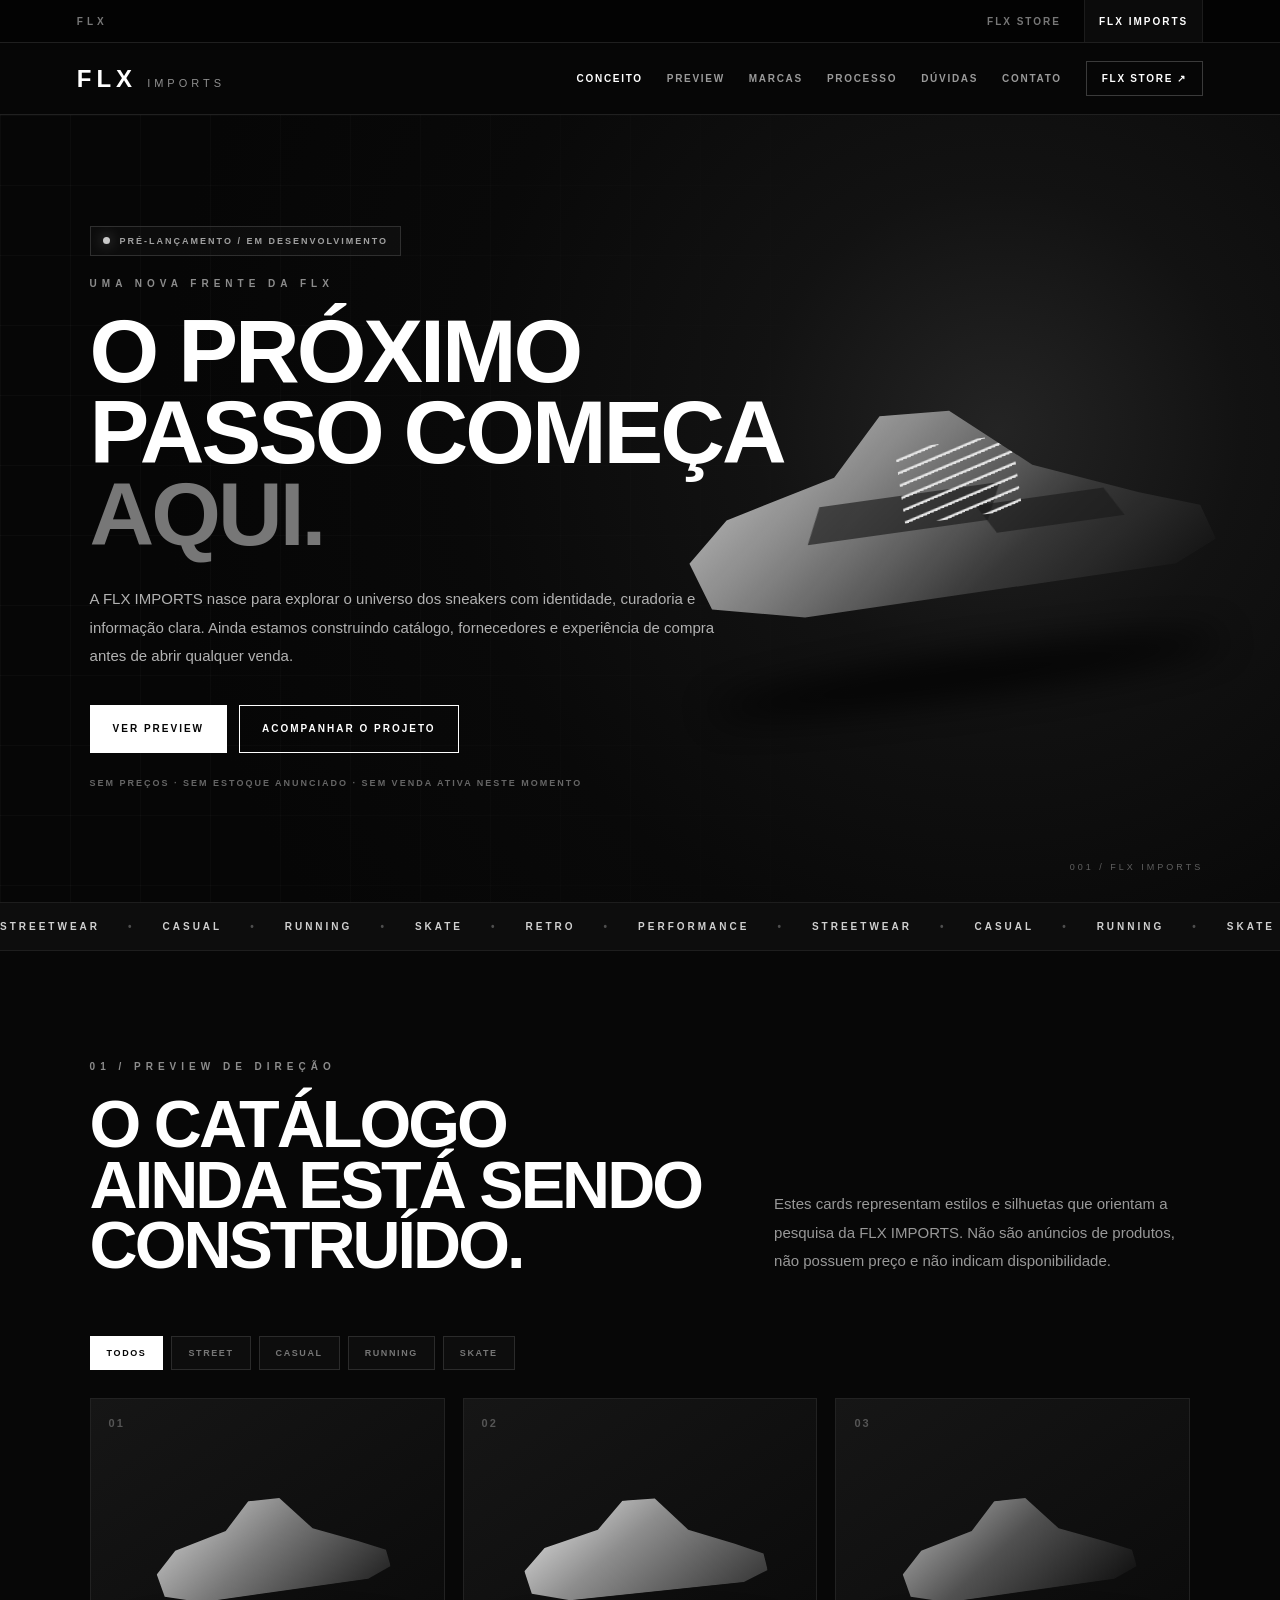
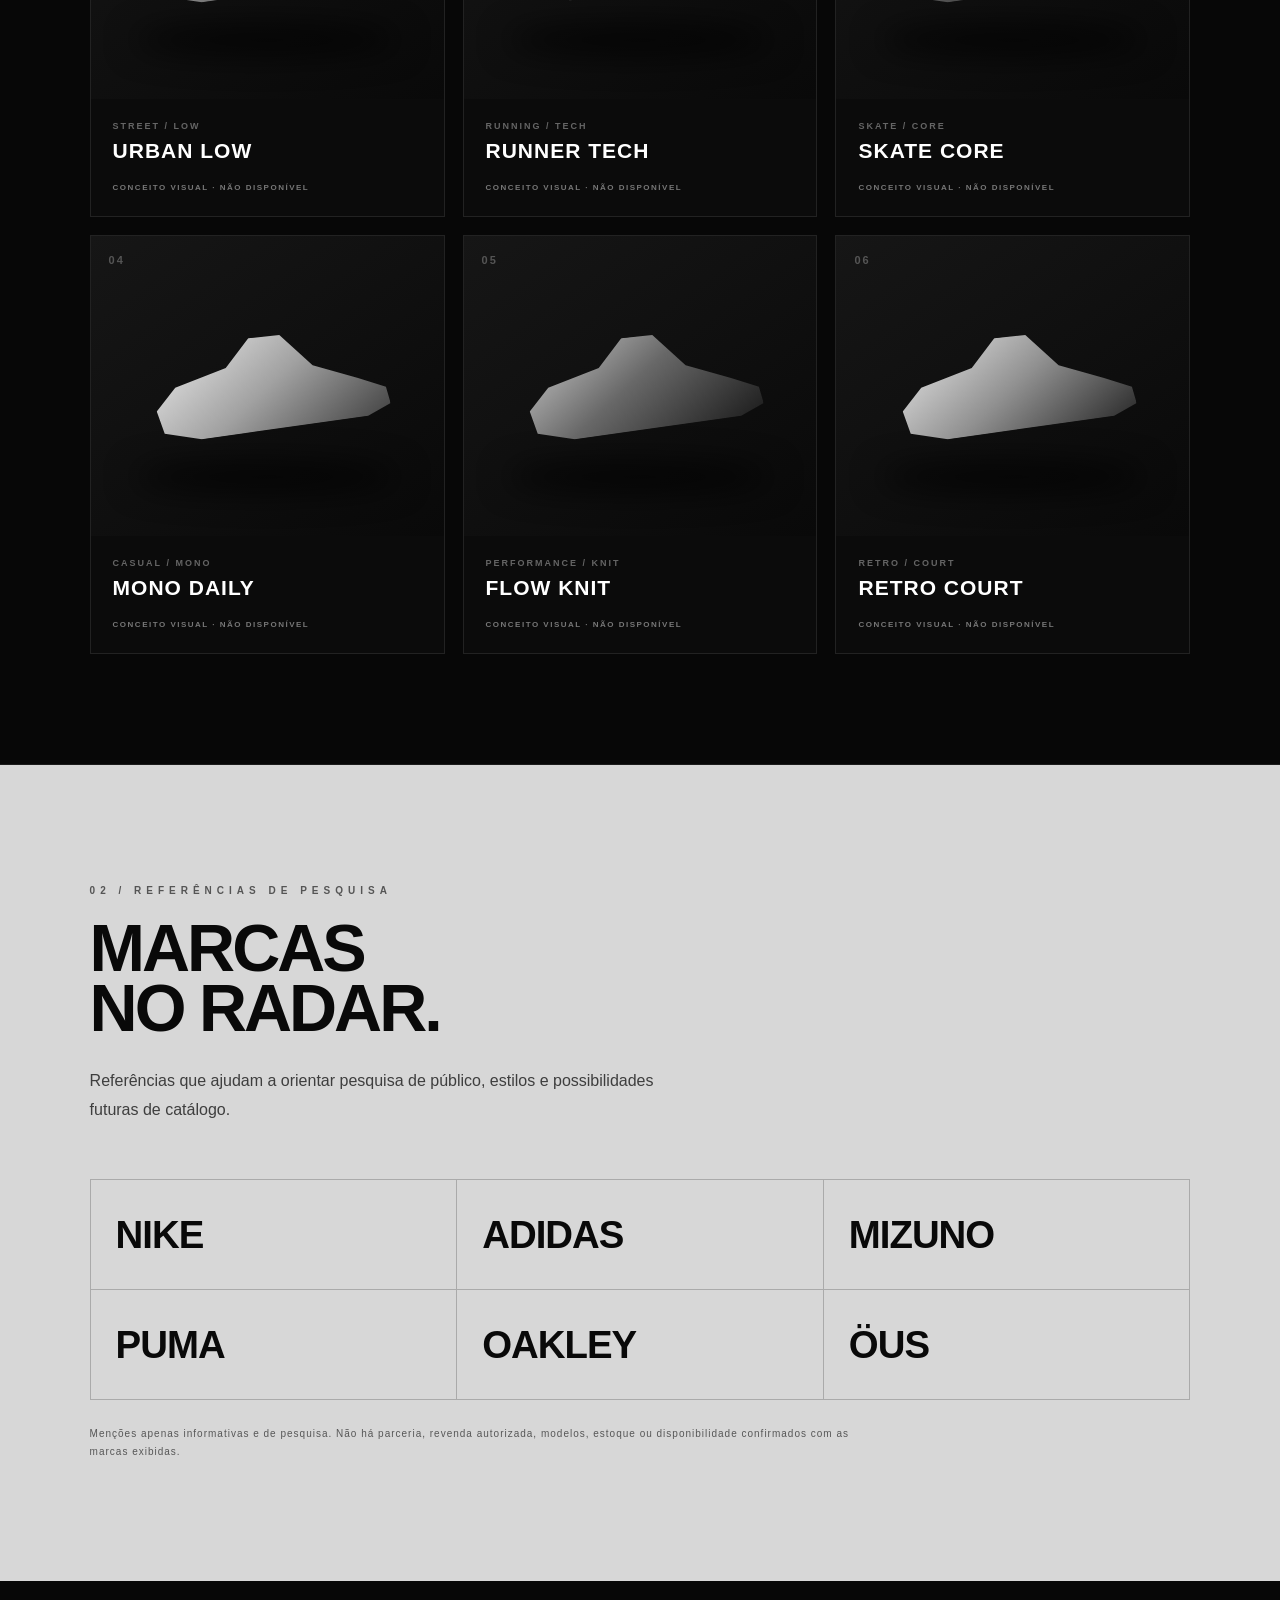
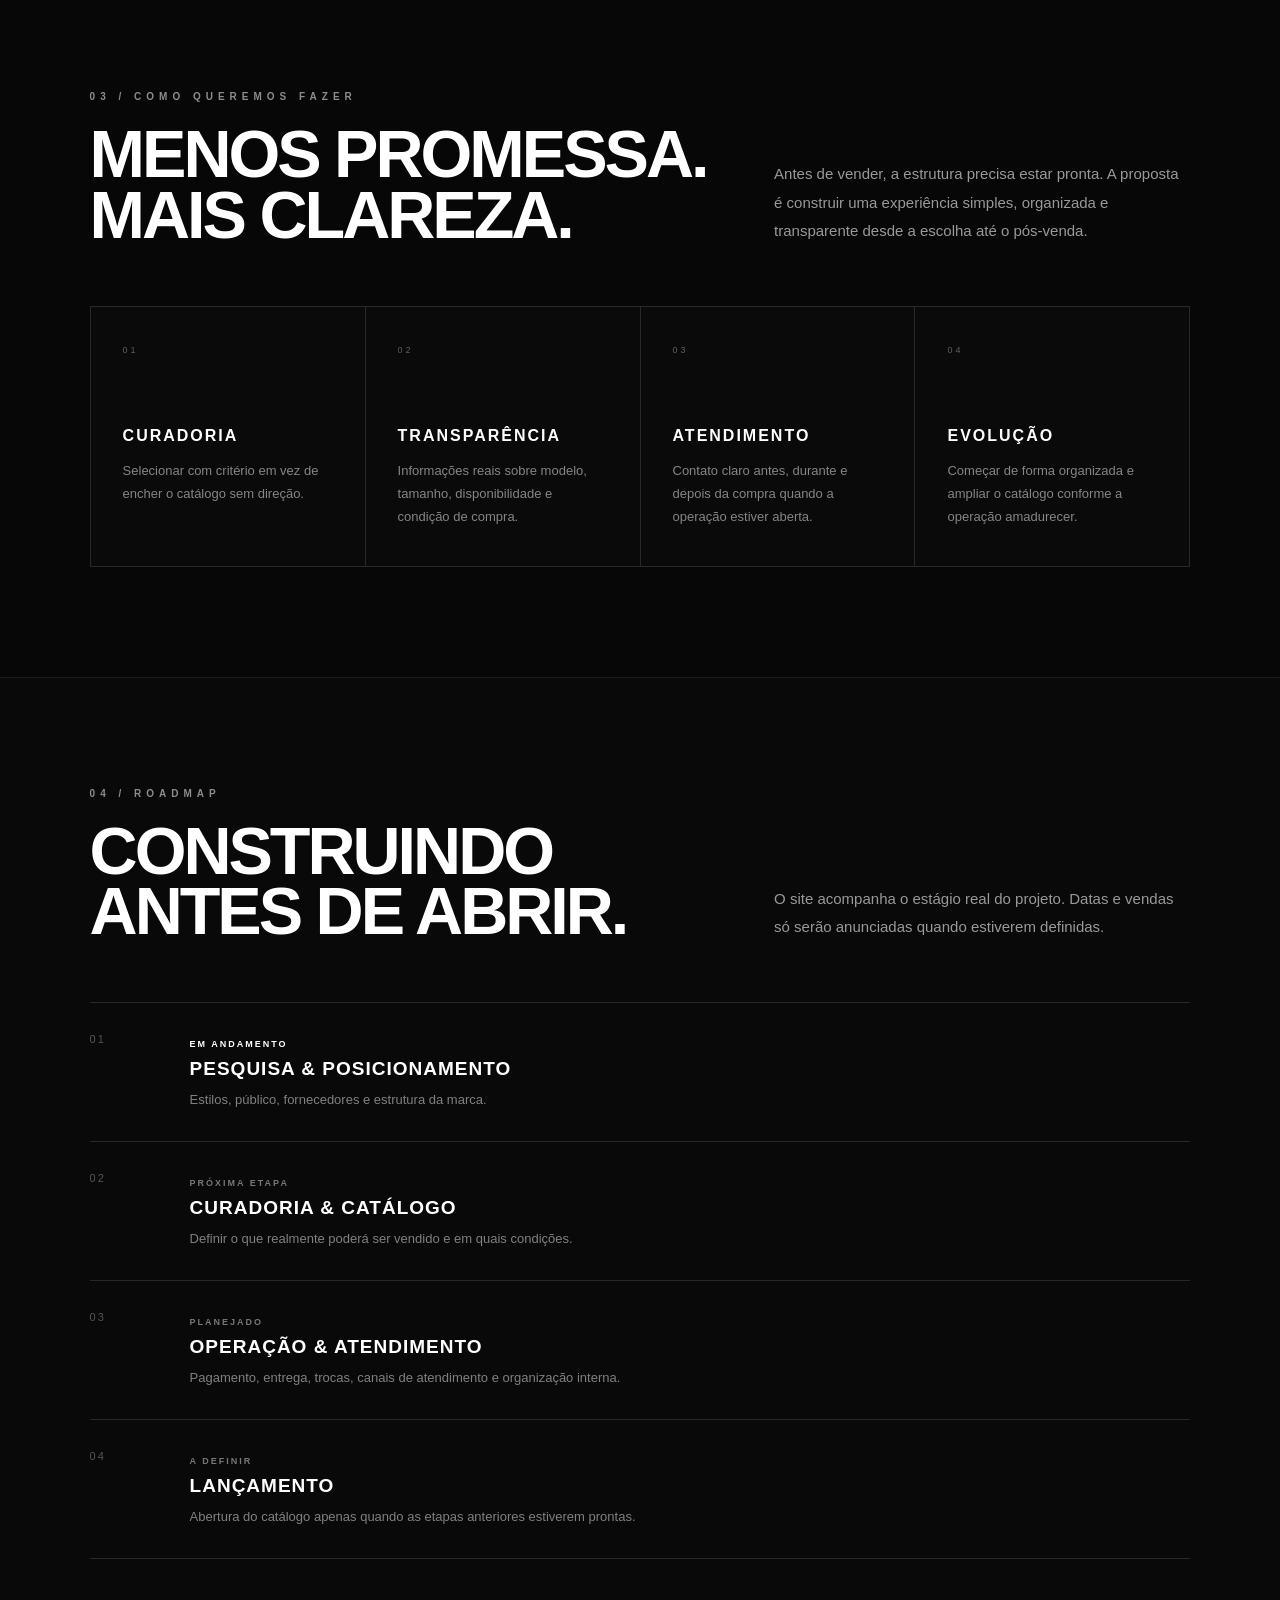
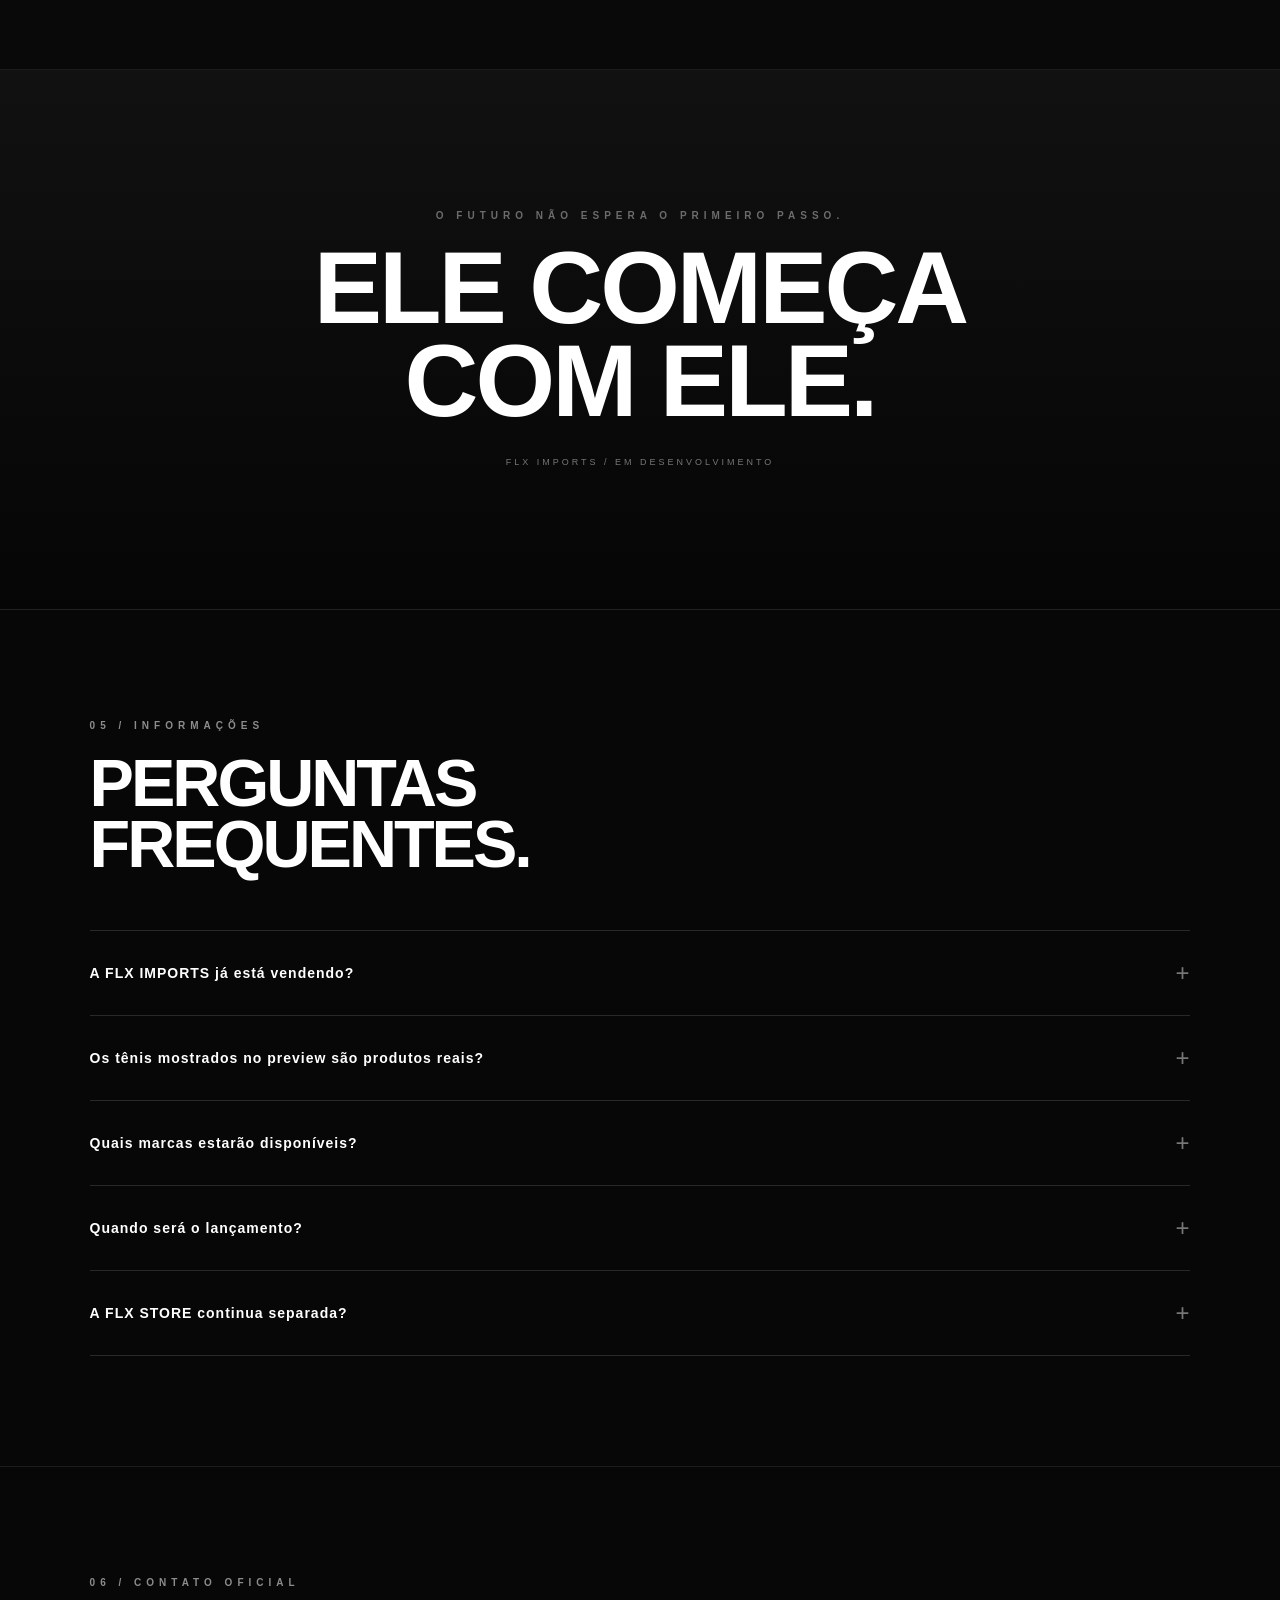
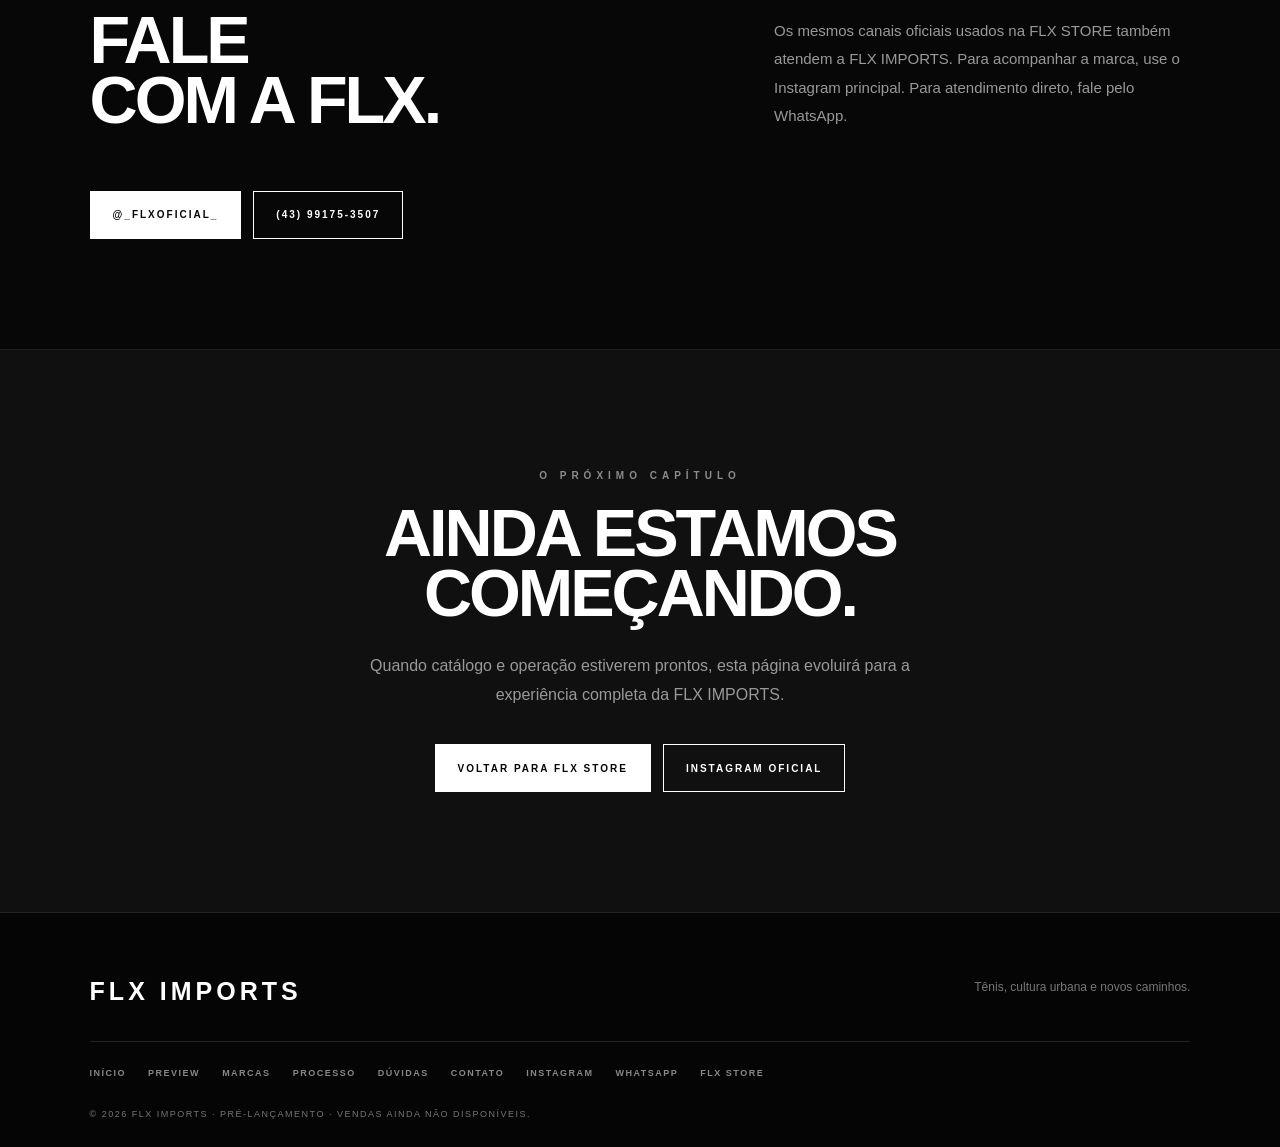
==== commit 7f079d50: "Sincroniza contatos oficiais da FLX STORE com a FLX IMPORTS" ====
--- a/imports/index.html
+++ b/imports/index.html
@@ -21,7 +21,7 @@
     <header class="site-header">
         <a class="brand" href="#inicio" aria-label="FLX IMPORTS - início"><span class="brand-main">FLX</span><span class="brand-sub">IMPORTS</span></a>
         <button type="button" id="menu-mobile" class="menu-mobile" aria-label="Abrir menu" aria-expanded="false" aria-controls="menu-principal">☰</button>
-        <nav id="menu-principal" class="menu-principal" aria-label="Menu principal"><a href="#conceito">Conceito</a><a href="#preview">Preview</a><a href="#marcas">Marcas</a><a href="#processo">Processo</a><a href="#duvidas">Dúvidas</a><a href="../" class="menu-destaque">FLX Store ↗</a></nav>
+        <nav id="menu-principal" class="menu-principal" aria-label="Menu principal"><a href="#conceito">Conceito</a><a href="#preview">Preview</a><a href="#marcas">Marcas</a><a href="#processo">Processo</a><a href="#duvidas">Dúvidas</a><a href="#contato">Contato</a><a href="../" class="menu-destaque">FLX Store ↗</a></nav>
     </header>
     <main id="conteudo">
         <section class="hero-imports" id="conceito">
@@ -55,9 +55,13 @@
         <section class="section process-section" id="processo"><div class="section-head reveal"><div><p class="eyebrow">04 / ROADMAP</p><h2>CONSTRUINDO<br>ANTES DE ABRIR.</h2></div><p>O site acompanha o estágio real do projeto. Datas e vendas só serão anunciadas quando estiverem definidas.</p></div><div class="roadmap"><article class="roadmap-item ativo reveal"><span>01</span><div><small>EM ANDAMENTO</small><h3>PESQUISA & POSICIONAMENTO</h3><p>Estilos, público, fornecedores e estrutura da marca.</p></div></article><article class="roadmap-item reveal"><span>02</span><div><small>PRÓXIMA ETAPA</small><h3>CURADORIA & CATÁLOGO</h3><p>Definir o que realmente poderá ser vendido e em quais condições.</p></div></article><article class="roadmap-item reveal"><span>03</span><div><small>PLANEJADO</small><h3>OPERAÇÃO & ATENDIMENTO</h3><p>Pagamento, entrega, trocas, canais de atendimento e organização interna.</p></div></article><article class="roadmap-item reveal"><span>04</span><div><small>A DEFINIR</small><h3>LANÇAMENTO</h3><p>Abertura do catálogo apenas quando as etapas anteriores estiverem prontas.</p></div></article></div></section>
         <section class="statement"><p>O FUTURO NÃO ESPERA O PRIMEIRO PASSO.</p><h2>ELE COMEÇA<br>COM ELE.</h2><span>FLX IMPORTS / EM DESENVOLVIMENTO</span></section>
         <section class="section faq" id="duvidas"><p class="eyebrow">05 / INFORMAÇÕES</p><h2>PERGUNTAS<br>FREQUENTES.</h2><div class="faq-list"><details><summary>A FLX IMPORTS já está vendendo?<span>+</span></summary><p>Ainda não. O projeto está em desenvolvimento e não existe catálogo aberto para compra neste momento.</p></details><details><summary>Os tênis mostrados no preview são produtos reais?<span>+</span></summary><p>Não. Os cards são conceitos visuais que representam direções de estilo e servem apenas para apresentar a proposta do projeto.</p></details><details><summary>Quais marcas estarão disponíveis?<span>+</span></summary><p>Ainda não foi definido. As marcas exibidas são referências de pesquisa e não indicam parceria ou disponibilidade futura garantida.</p></details><details><summary>Quando será o lançamento?<span>+</span></summary><p>A data será anunciada quando fornecedores, catálogo, atendimento, pagamento e entrega estiverem preparados.</p></details><details><summary>A FLX STORE continua separada?<span>+</span></summary><p>Sim. FLX STORE e FLX IMPORTS são frentes diferentes, mas ficam conectadas pelo mesmo site e pela navegação superior.</p></details></div></section>
-        <section class="next-chapter"><p class="eyebrow">O PRÓXIMO CAPÍTULO</p><h2>AINDA ESTAMOS<br>COMEÇANDO.</h2><p>Quando catálogo e operação estiverem prontos, esta página evoluirá para a experiência completa da FLX IMPORTS.</p><a class="btn btn-primary" href="../">VOLTAR PARA FLX STORE</a></section>
+        <section class="section" id="contato">
+            <div class="section-head reveal"><div><p class="eyebrow">06 / CONTATO OFICIAL</p><h2>FALE<br>COM A FLX.</h2></div><p>Os mesmos canais oficiais usados na FLX STORE também atendem a FLX IMPORTS. Para acompanhar a marca, use o Instagram principal. Para atendimento direto, fale pelo WhatsApp.</p></div>
+            <div class="hero-actions reveal"><a class="btn btn-primary" href="https://www.instagram.com/_flxoficial_/" target="_blank" rel="noopener noreferrer">@_FLXOFICIAL_</a><a class="btn btn-ghost" href="https://wa.me/5543991753507?text=Ol%C3%A1%21%20Vim%20pelo%20site%20da%20FLX%20IMPORTS%20e%20gostaria%20de%20saber%20mais." target="_blank" rel="noopener noreferrer">(43) 99175-3507</a></div>
+        </section>
+        <section class="next-chapter"><p class="eyebrow">O PRÓXIMO CAPÍTULO</p><h2>AINDA ESTAMOS<br>COMEÇANDO.</h2><p>Quando catálogo e operação estiverem prontos, esta página evoluirá para a experiência completa da FLX IMPORTS.</p><div class="hero-actions" style="justify-content:center"><a class="btn btn-primary" href="../">VOLTAR PARA FLX STORE</a><a class="btn btn-ghost" href="https://www.instagram.com/_flxoficial_/" target="_blank" rel="noopener noreferrer">INSTAGRAM OFICIAL</a></div></section>
     </main>
-    <footer class="footer"><div><strong>FLX IMPORTS</strong><p>Tênis, cultura urbana e novos caminhos.</p></div><div class="footer-links"><a href="#inicio">Início</a><a href="#preview">Preview</a><a href="#marcas">Marcas</a><a href="#processo">Processo</a><a href="#duvidas">Dúvidas</a><a href="../">FLX Store</a></div><p class="copyright">© 2026 FLX IMPORTS · PRÉ-LANÇAMENTO · VENDAS AINDA NÃO DISPONÍVEIS.</p></footer>
+    <footer class="footer"><div><strong>FLX IMPORTS</strong><p>Tênis, cultura urbana e novos caminhos.</p></div><div class="footer-links"><a href="#inicio">Início</a><a href="#preview">Preview</a><a href="#marcas">Marcas</a><a href="#processo">Processo</a><a href="#duvidas">Dúvidas</a><a href="#contato">Contato</a><a href="https://www.instagram.com/_flxoficial_/" target="_blank" rel="noopener noreferrer">Instagram</a><a href="https://wa.me/5543991753507?text=Ol%C3%A1%21%20Vim%20pelo%20site%20da%20FLX%20IMPORTS%20e%20gostaria%20de%20saber%20mais." target="_blank" rel="noopener noreferrer">WhatsApp</a><a href="../">FLX Store</a></div><p class="copyright">© 2026 FLX IMPORTS · PRÉ-LANÇAMENTO · VENDAS AINDA NÃO DISPONÍVEIS.</p></footer>
     <script src="imports.js"></script>
 </body>
 </html>
--- a/imports/imports.css
+++ b/imports/imports.css
@@ -1 +1 @@
-html{scroll-behavior:smooth}*{box-sizing:border-box}body{margin:0;background:#070707;color:#fff;font-family:Arial,Helvetica,sans-serif;overflow-x:hidden}a{color:inherit}.flx-network{background:#030303;border-bottom:1px solid #1f1f1f;position:sticky;top:0;z-index:1100}.flx-network-inner{min-height:42px;padding:0 6%;display:flex;align-items:center;justify-content:space-between;gap:24px;max-width:1500px;margin:0 auto}.network-label{font-size:10px;letter-spacing:4px;color:#777;font-weight:700}.network-links{display:flex;align-items:center;gap:8px}.network-link{display:inline-flex;align-items:center;justify-content:center;min-height:42px;padding:0 14px;text-decoration:none;font-size:10px;font-weight:700;letter-spacing:2px;color:#777;border-left:1px solid transparent;border-right:1px solid transparent;transition:.25s}.network-link:hover,.network-link.ativo{color:#fff;background:#0b0b0b;border-color:#1c1c1c}.site-header{position:sticky;top:42px;z-index:1000;display:flex;align-items:center;justify-content:space-between;gap:30px;padding:18px 6%;background:rgba(7,7,7,.94);border-bottom:1px solid #202020;backdrop-filter:blur(16px)}.brand{text-decoration:none;display:flex;align-items:baseline;gap:10px}.brand-main{font-size:24px;font-weight:900;letter-spacing:5px}.brand-sub{font-size:11px;letter-spacing:4px;color:#8f8f8f}.menu-principal{display:flex;align-items:center;gap:22px}.menu-principal a{text-decoration:none;text-transform:uppercase;font-size:10px;font-weight:700;letter-spacing:1.6px;color:#aaa;transition:.25s}.menu-principal a:hover,.menu-principal a.section-active{color:#fff}.menu-principal a.section-active{position:relative}.menu-principal a.section-active:after{content:"";position:absolute;left:0;right:0;bottom:-10px;height:1px;background:#fff}.menu-principal .menu-destaque{border:1px solid #3a3a3a;padding:11px 15px;color:#fff}.menu-principal .menu-destaque:hover{background:#fff;color:#050505}.menu-mobile{display:none;border:0;background:transparent;color:#fff;font-size:27px;cursor:pointer}.hero-imports{position:relative;min-height:calc(100vh - 112px);display:flex;align-items:center;overflow:hidden;padding:90px 7%;border-bottom:1px solid #1d1d1d;background:radial-gradient(circle at 78% 40%,#222 0,#121212 22%,#090909 49%,#060606 76%)}.hero-grid{position:absolute;inset:0;background-image:linear-gradient(rgba(255,255,255,.035) 1px,transparent 1px),linear-gradient(90deg,rgba(255,255,255,.035) 1px,transparent 1px);background-size:70px 70px;mask-image:linear-gradient(to right,rgba(0,0,0,.7),transparent 78%)}.hero-content{position:relative;z-index:4;max-width:760px}.eyebrow{margin:0 0 22px;color:#8c8c8c;font-size:10px;font-weight:700;letter-spacing:5px;text-transform:uppercase}.hero-content h1,.section-head h2,.brands-inner h2,.faq h2,.next-chapter h2,.statement h2,.experience-title h2{margin:0;font-size:clamp(48px,7vw,104px);line-height:.91;letter-spacing:-3px;font-weight:900}.hero-content h1 span{color:#777}.hero-copy{max-width:620px;margin:30px 0 0;color:#b2b2b2;font-size:15px;line-height:1.9}.hero-actions{display:flex;flex-wrap:wrap;gap:12px;margin-top:34px}.btn{display:inline-flex;align-items:center;justify-content:center;min-height:48px;padding:0 22px;border:1px solid #fff;text-decoration:none;font-size:10px;font-weight:800;letter-spacing:2px;transition:.25s}.btn-primary{background:#fff;color:#050505}.btn-primary:hover{background:#bfbfbf;border-color:#bfbfbf}.btn-ghost{background:transparent;color:#fff}.btn-ghost:hover{background:#151515}.hero-note{margin:22px 0 0;color:#666;font-size:9px;font-weight:700;letter-spacing:2px}.hero-index{position:absolute;z-index:4;right:6%;bottom:30px;color:#606060;font-size:9px;letter-spacing:3px}.shoe-art{position:absolute;right:4%;top:50%;transform:translateY(-47%) rotate(-8deg);width:min(47vw,670px);height:410px;z-index:2;opacity:.95}.shoe-shadow{position:absolute;left:10%;right:4%;bottom:28px;height:38px;background:rgba(0,0,0,.86);filter:blur(18px);border-radius:50%}.shoe-body{position:absolute;left:8%;right:3%;top:90px;height:210px;background:linear-gradient(145deg,#dadada 0,#8f8f8f 34%,#3a3a3a 68%,#111 100%);clip-path:polygon(2% 59%,10% 41%,31% 28%,41% 2%,54% 4%,68% 35%,87% 55%,98% 65%,100% 82%,92% 91%,22% 92%,5% 82%);filter:drop-shadow(0 26px 22px rgba(0,0,0,.55));border-bottom:10px solid #d8d8d8}.shoe-cut{position:absolute;display:block;background:#1b1b1b;opacity:.65}.cut-1{width:34%;height:18%;left:26%;top:43%;transform:skewX(-25deg)}.cut-2{width:24%;height:15%;left:58%;top:53%;transform:skewX(30deg)}.shoe-laces{position:absolute;display:block;width:22%;height:38%;left:43%;top:20%;background:repeating-linear-gradient(165deg,transparent 0 9px,#efefef 10px 12px)}.ticker{overflow:hidden;border-bottom:1px solid #1f1f1f;background:#d7d7d7;color:#0a0a0a;white-space:nowrap}.ticker-track{display:inline-flex;align-items:center;gap:28px;min-width:max-content;padding:17px 0;animation:tickerMove 26s linear infinite}.ticker-track span{font-size:11px;font-weight:900;letter-spacing:3px}.ticker-track i{font-style:normal;color:#777}@keyframes tickerMove{from{transform:translateX(0)}to{transform:translateX(-50%)}}.section{padding:110px 7%;border-bottom:1px solid #1c1c1c}.section-head{display:grid;grid-template-columns:1.2fr .8fr;gap:60px;align-items:end;max-width:1300px;margin:0 auto 60px}.section-head h2,.brands-inner h2,.faq h2,.next-chapter h2,.experience-title h2{font-size:clamp(42px,5.2vw,78px)}.section-head>p{margin:0;color:#999;font-size:15px;line-height:1.9;max-width:520px}.style-grid{display:grid;grid-template-columns:repeat(3,1fr);gap:1px;background:#252525;max-width:1300px;margin:0 auto;border:1px solid #252525}.style-card{position:relative;min-height:330px;padding:38px;background:#0b0b0b;overflow:hidden;transition:.3s}.style-card:hover{background:#121212}.style-card>span{display:block;color:#666;font-size:9px;font-weight:700;letter-spacing:3px;margin-bottom:90px}.style-card h3{font-size:27px;letter-spacing:1px;margin:0 0 18px}.style-card p{color:#888;font-size:14px;line-height:1.8;margin:0;max-width:330px}.style-card .line{position:absolute;left:38px;right:38px;bottom:0;height:2px;background:#666;transform:scaleX(.25);transform-origin:left;transition:.35s}.style-card:hover .line{transform:scaleX(1);background:#fff}.drops-section{padding:110px 7%;border-bottom:1px solid #1c1c1c;background:#0b0b0b}.drops-head{margin-bottom:52px}.drop-grid{display:grid;grid-template-columns:repeat(3,1fr);gap:18px;max-width:1300px;margin:0 auto}.drop-card{background:#090909;border:1px solid #222;transition:transform .28s ease,border-color .28s ease}.drop-card:hover{transform:translateY(-7px);border-color:#555}.drop-visual{position:relative;height:310px;overflow:hidden;background:linear-gradient(145deg,#1a1a1a,#0b0b0b)}.drop-visual:before{content:"";position:absolute;inset:0;background-image:linear-gradient(rgba(255,255,255,.025) 1px,transparent 1px),linear-gradient(90deg,rgba(255,255,255,.025) 1px,transparent 1px);background-size:38px 38px}.visual-daily{background:linear-gradient(145deg,#2c2c2c,#111)}.visual-motion{background:linear-gradient(145deg,#1b1b1b,#050505)}.drop-status{position:absolute;top:18px;left:18px;z-index:3;padding:8px 10px;border:1px solid #555;background:rgba(0,0,0,.45);font-size:8px;font-weight:800;letter-spacing:2px;color:#bbb}.mini-shoe{position:absolute;left:10%;right:8%;top:29%;height:42%;background:linear-gradient(145deg,#ececec,#777 44%,#181818 78%);clip-path:polygon(4% 58%,13% 39%,31% 28%,40% 4%,54% 6%,66% 37%,86% 55%,98% 67%,100% 83%,91% 92%,22% 92%,6% 82%);border-bottom:7px solid #ddd;filter:drop-shadow(0 22px 16px rgba(0,0,0,.5));transform:rotate(-7deg);transition:transform .35s ease}.drop-card:hover .mini-shoe{transform:rotate(-3deg) scale(1.035)}.visual-daily .mini-shoe{background:linear-gradient(145deg,#fff,#b8b8b8 45%,#575757 75%)}.visual-motion .mini-shoe{background:linear-gradient(145deg,#a7a7a7,#464646 45%,#111 78%)}.drop-info{padding:25px 24px 28px}.drop-info>span{font-size:8px;font-weight:800;letter-spacing:2.5px;color:#666}.drop-info h3{margin:14px 0 10px;font-size:20px;letter-spacing:1px}.drop-info p{margin:0;color:#7d7d7d;font-size:13px;line-height:1.7}.drops-disclaimer{max-width:1300px;margin:20px auto 0;color:#5f5f5f;font-size:9px;font-weight:700;letter-spacing:2px}.brands-section{padding:120px 7%;background:#d7d7d7;color:#090909}.brands-inner{max-width:1300px;margin:auto}.brands-inner .eyebrow{color:#555}.brands-copy{max-width:600px;color:#3e3e3e;line-height:1.8;margin:28px 0 55px}.brand-list{display:grid;grid-template-columns:repeat(3,1fr);border-top:1px solid #aaa;border-left:1px solid #aaa}.brand-list span{display:flex;align-items:center;min-height:110px;padding:25px;font-size:clamp(20px,3vw,42px);font-weight:900;letter-spacing:-1px;border-right:1px solid #aaa;border-bottom:1px solid #aaa}.legal-note{margin:25px 0 0;color:#575757;font-size:10px;letter-spacing:1px;line-height:1.8;max-width:800px}.about-section{background:#080808}.steps{display:grid;grid-template-columns:repeat(3,1fr);max-width:1300px;margin:0 auto;border-top:1px solid #292929;border-bottom:1px solid #292929}.steps article{padding:42px 38px;border-right:1px solid #292929}.steps article:last-child{border-right:0}.steps span{color:#646464;font-size:10px;letter-spacing:3px}.steps h3{margin:55px 0 15px;font-size:18px;letter-spacing:2px}.steps p{margin:0;color:#8a8a8a;font-size:14px;line-height:1.8}.experience-section{padding:120px 7%;background:#111;border-bottom:1px solid #232323}.experience-inner{display:grid;grid-template-columns:.9fr 1.1fr;gap:90px;max-width:1300px;margin:0 auto;align-items:start}.experience-list{border-top:1px solid #303030}.experience-list article{display:grid;grid-template-columns:70px 1fr;gap:25px;padding:27px 0;border-bottom:1px solid #303030}.experience-list article>span{color:#5e5e5e;font-size:10px;font-weight:700;letter-spacing:2px;padding-top:4px}.experience-list h3{margin:0 0 8px;font-size:16px;letter-spacing:1.5px}.experience-list p{margin:0;color:#8a8a8a;font-size:13px;line-height:1.75}.statement{padding:140px 7%;text-align:center;background:linear-gradient(180deg,#111,#050505);border-bottom:1px solid #202020}.statement p{margin:0 0 20px;color:#6c6c6c;font-size:10px;font-weight:700;letter-spacing:5px}.statement h2{font-size:clamp(50px,8vw,115px)}.statement span{display:inline-block;margin-top:30px;color:#777;font-size:9px;letter-spacing:3px}.faq{max-width:1300px;margin:auto}.faq-list{margin-top:55px;border-top:1px solid #292929}.faq details{border-bottom:1px solid #292929}.faq summary{list-style:none;cursor:pointer;display:flex;align-items:center;justify-content:space-between;gap:20px;padding:28px 0;font-size:14px;font-weight:700;letter-spacing:1px}.faq summary::-webkit-details-marker{display:none}.faq summary span{font-size:24px;font-weight:300;color:#777;transition:.25s}.faq details[open] summary span{transform:rotate(45deg);color:#fff}.faq details p{max-width:800px;margin:-5px 0 30px;color:#8b8b8b;line-height:1.8;font-size:14px}.next-chapter{padding:120px 7%;text-align:center;background:#101010}.next-chapter>p:not(.eyebrow){max-width:620px;margin:28px auto 35px;color:#999;line-height:1.8}.footer{padding:55px 7% 28px;border-top:1px solid #222;background:#050505}.footer>div:first-child{display:flex;align-items:flex-end;justify-content:space-between;gap:30px;padding-bottom:35px;border-bottom:1px solid #222}.footer strong{font-size:25px;letter-spacing:4px}.footer p{color:#777;font-size:12px}.footer-links{display:flex;flex-wrap:wrap;gap:22px;padding:26px 0}.footer-links a{color:#888;text-decoration:none;text-transform:uppercase;font-size:9px;font-weight:700;letter-spacing:1.5px}.footer-links a:hover{color:#fff}.copyright{margin:5px 0 0!important;font-size:9px!important;letter-spacing:1.5px}#inicio,#conceito,#estilos,#drops,#marcas,#sobre,#experiencia,#duvidas{scroll-margin-top:105px}@media(max-width:1120px){.menu-principal{gap:14px}.menu-principal a{font-size:9px;letter-spacing:1.2px}.shoe-art{opacity:.55;right:-12%;width:60vw}.hero-content{max-width:650px}.section-head{grid-template-columns:1fr;gap:25px}.brand-list{grid-template-columns:repeat(2,1fr)}.experience-inner{grid-template-columns:1fr;gap:55px}}@media(max-width:850px){.flx-network-inner{padding:0 4%}.site-header{padding:16px 5%}.menu-mobile{display:block}.menu-principal{display:none;position:absolute;left:0;right:0;top:100%;flex-direction:column;align-items:stretch;gap:0;padding:10px 5% 20px;background:#090909;border-bottom:1px solid #282828}.menu-principal.ativo{display:flex}.menu-principal a{padding:15px 0;border-bottom:1px solid #1d1d1d}.menu-principal a.section-active:after{display:none}.menu-principal .menu-destaque{margin-top:10px;text-align:center;border:1px solid #333}.hero-imports{min-height:780px;padding:90px 6% 70px;align-items:flex-start}.hero-content h1{font-size:clamp(48px,14vw,80px)}.shoe-art{width:95vw;height:320px;right:-29%;top:65%;opacity:.45}.shoe-body{top:65px;height:175px}.hero-index{left:6%;right:auto}.section,.brands-section,.drops-section,.experience-section{padding:85px 6%}.style-grid,.steps,.drop-grid{grid-template-columns:1fr}.style-card{min-height:270px}.style-card>span{margin-bottom:60px}.drop-visual{height:270px}.steps article{border-right:0;border-bottom:1px solid #292929}.steps article:last-child{border-bottom:0}.brand-list{grid-template-columns:1fr 1fr}.statement{padding:105px 6%}.next-chapter{padding:90px 6%}}@media(max-width:520px){.network-label{display:none}.flx-network-inner{justify-content:center}.network-link{padding:0 10px;font-size:9px;letter-spacing:1.3px}.brand-sub{display:none}.hero-imports{min-height:710px}.hero-actions{flex-direction:column;align-items:stretch}.btn{width:100%}.hero-note{line-height:1.7}.shoe-art{right:-43%;top:68%;width:120vw}.brand-list{grid-template-columns:1fr}.brand-list span{min-height:86px}.experience-list article{grid-template-columns:42px 1fr;gap:14px}.drop-visual{height:235px}.footer>div:first-child{display:block}.footer strong{display:block;margin-bottom:15px}.footer-links{gap:16px}}@media(prefers-reduced-motion:reduce){html{scroll-behavior:auto}.ticker-track{animation:none}.drop-card,.mini-shoe,.style-card,.btn{transition:none}}
+html{scroll-behavior:smooth}*{box-sizing:border-box}body{margin:0;background:#070707;color:#fff;font-family:Arial,Helvetica,sans-serif;overflow-x:hidden}a{color:inherit}.skip-link{position:fixed;left:16px;top:-60px;z-index:2000;background:#fff;color:#000;padding:12px 16px;text-decoration:none;font-weight:700}.skip-link:focus{top:16px}.flx-network{background:#030303;border-bottom:1px solid #1f1f1f;position:sticky;top:0;z-index:1200}.flx-network-inner{min-height:42px;padding:0 6%;display:flex;align-items:center;justify-content:space-between;gap:24px;max-width:1500px;margin:auto}.network-label{font-size:10px;letter-spacing:4px;color:#777;font-weight:700}.network-links{display:flex;align-items:center;gap:8px}.network-link{display:inline-flex;align-items:center;justify-content:center;min-height:42px;padding:0 14px;text-decoration:none;font-size:10px;font-weight:700;letter-spacing:2px;color:#777;border-left:1px solid transparent;border-right:1px solid transparent;transition:.25s}.network-link:hover,.network-link.ativo{color:#fff;background:#0b0b0b;border-color:#1c1c1c}.site-header{position:sticky;top:42px;z-index:1000;display:flex;align-items:center;justify-content:space-between;gap:30px;padding:18px 6%;background:rgba(7,7,7,.94);border-bottom:1px solid #202020;backdrop-filter:blur(16px)}.brand{text-decoration:none;display:flex;align-items:baseline;gap:10px}.brand-main{font-size:24px;font-weight:900;letter-spacing:5px}.brand-sub{font-size:11px;letter-spacing:4px;color:#8f8f8f}.menu-principal{display:flex;align-items:center;gap:24px}.menu-principal a{text-decoration:none;text-transform:uppercase;font-size:10px;font-weight:700;letter-spacing:1.7px;color:#9a9a9a;transition:.25s}.menu-principal a:hover,.menu-principal a.ativo-secao{color:#fff}.menu-principal .menu-destaque{border:1px solid #3a3a3a;padding:11px 15px;color:#fff}.menu-principal .menu-destaque:hover{background:#fff;color:#050505}.menu-mobile{display:none;border:0;background:transparent;color:#fff;font-size:27px;cursor:pointer}.hero-imports{position:relative;min-height:calc(100vh - 112px);display:flex;align-items:center;overflow:hidden;padding:90px 7%;border-bottom:1px solid #1d1d1d;background:radial-gradient(circle at 78% 40%,#242424 0,#121212 22%,#090909 49%,#060606 76%)}.hero-grid{position:absolute;inset:0;background-image:linear-gradient(rgba(255,255,255,.035) 1px,transparent 1px),linear-gradient(90deg,rgba(255,255,255,.035) 1px,transparent 1px);background-size:70px 70px;mask-image:linear-gradient(to right,rgba(0,0,0,.78),transparent 78%)}.hero-content{position:relative;z-index:4;max-width:760px}.status-pill{display:inline-flex;align-items:center;gap:10px;margin-bottom:22px;padding:9px 12px;border:1px solid #2f2f2f;background:rgba(255,255,255,.025);font-size:9px;font-weight:700;letter-spacing:2px;color:#a1a1a1}.status-pill span{width:7px;height:7px;border-radius:50%;background:#c9c9c9;box-shadow:0 0 14px rgba(255,255,255,.45)}.eyebrow{margin:0 0 22px;color:#8c8c8c;font-size:10px;font-weight:700;letter-spacing:5px;text-transform:uppercase}.hero-content h1,.section-head h2,.brands-inner h2,.faq h2,.next-chapter h2,.statement h2{margin:0;line-height:.91;letter-spacing:-3px;font-weight:900}.hero-content h1{font-size:clamp(48px,7vw,104px)}.hero-content h1 span{color:#777}.hero-copy{max-width:640px;margin:30px 0 0;color:#b2b2b2;font-size:15px;line-height:1.9}.hero-actions{display:flex;flex-wrap:wrap;gap:12px;margin-top:34px}.btn{display:inline-flex;align-items:center;justify-content:center;min-height:48px;padding:0 22px;border:1px solid #fff;text-decoration:none;font-size:10px;font-weight:800;letter-spacing:2px;transition:.25s}.btn-primary{background:#fff;color:#050505}.btn-primary:hover{background:#cfcfcf;border-color:#cfcfcf}.btn-ghost{background:transparent;color:#fff}.btn-ghost:hover{background:#151515}.hero-note{margin:22px 0 0;color:#666;font-size:9px;font-weight:700;letter-spacing:2px;line-height:1.8}.hero-index{position:absolute;z-index:4;right:6%;bottom:30px;color:#606060;font-size:9px;letter-spacing:3px}.shoe-art{position:absolute;right:4%;top:50%;transform:translateY(-47%) rotate(-8deg);width:min(47vw,670px);height:410px;z-index:2;opacity:.95}.shoe-shadow{position:absolute;left:10%;right:4%;bottom:28px;height:38px;background:rgba(0,0,0,.86);filter:blur(18px);border-radius:50%}.shoe-body{position:absolute;left:8%;right:3%;top:90px;height:210px;background:linear-gradient(145deg,#dadada 0,#8f8f8f 34%,#3a3a3a 68%,#111 100%);clip-path:polygon(2% 59%,10% 41%,31% 28%,41% 2%,54% 4%,68% 35%,87% 55%,98% 65%,100% 82%,92% 91%,22% 92%,5% 82%);filter:drop-shadow(0 26px 22px rgba(0,0,0,.55));border-bottom:10px solid #d8d8d8}.shoe-cut{position:absolute;display:block;background:#1b1b1b;opacity:.65}.cut-1{width:34%;height:18%;left:26%;top:43%;transform:skewX(-25deg)}.cut-2{width:24%;height:15%;left:58%;top:53%;transform:skewX(30deg)}.shoe-laces{position:absolute;display:block;width:22%;height:38%;left:43%;top:20%;background:repeating-linear-gradient(165deg,transparent 0 9px,#efefef 10px 12px)}.ticker{overflow:hidden;border-bottom:1px solid #1e1e1e;background:#0d0d0d}.ticker-track{display:flex;gap:28px;align-items:center;width:max-content;padding:18px 0;animation:ticker 26s linear infinite;color:#d0d0d0;font-size:10px;font-weight:800;letter-spacing:3px}.ticker-track i{font-style:normal;color:#4e4e4e}.section{padding:110px 7%;border-bottom:1px solid #1c1c1c}.section-head{display:grid;grid-template-columns:1.2fr .8fr;gap:60px;align-items:end;max-width:1300px;margin:0 auto 60px}.section-head h2,.brands-inner h2,.faq h2,.next-chapter h2{font-size:clamp(42px,5.2vw,78px)}.section-head>p{margin:0;color:#999;font-size:15px;line-height:1.9;max-width:520px}.filter-bar{display:flex;flex-wrap:wrap;gap:8px;max-width:1300px;margin:0 auto 28px}.filter-chip{border:1px solid #2b2b2b;background:#0d0d0d;color:#777;padding:11px 16px;font-size:9px;font-weight:800;letter-spacing:1.6px;cursor:pointer;transition:.2s}.filter-chip:hover,.filter-chip.ativo{background:#fff;color:#050505;border-color:#fff}.preview-grid{display:grid;grid-template-columns:repeat(3,1fr);gap:18px;max-width:1300px;margin:auto}.preview-card{border:1px solid #222;background:#0b0b0b;transition:.3s;overflow:hidden}.preview-card:hover{transform:translateY(-5px);border-color:#474747}.preview-card.oculto{display:none}.preview-visual{position:relative;min-height:300px;display:flex;align-items:center;justify-content:center;overflow:hidden;background:linear-gradient(145deg,#161616,#090909)}.preview-visual:after{content:"";position:absolute;inset:auto 12% 15% 12%;height:28px;background:rgba(0,0,0,.75);filter:blur(16px);border-radius:50%}.preview-visual b{position:absolute;top:18px;left:18px;color:#555;font-size:11px;letter-spacing:2px}.mini-shoe{position:relative;z-index:2;width:68%;height:105px;display:block;background:linear-gradient(145deg,#ddd,#777 50%,#222);clip-path:polygon(3% 60%,12% 40%,34% 28%,45% 3%,58% 4%,70% 37%,88% 55%,99% 67%,100% 83%,90% 92%,20% 92%,5% 82%);transform:rotate(-8deg);border-bottom:7px solid #d6d6d6;filter:drop-shadow(0 16px 18px rgba(0,0,0,.45))}.visual-run .mini-shoe{transform:rotate(-6deg) scaleX(1.04);background:linear-gradient(145deg,#f0f0f0,#8d8d8d 45%,#363636)}.visual-skate .mini-shoe{background:linear-gradient(145deg,#bdbdbd,#515151 48%,#101010)}.visual-casual .mini-shoe{background:linear-gradient(145deg,#efefef,#a1a1a1 52%,#444)}.visual-knit .mini-shoe{background:linear-gradient(145deg,#cfcfcf,#686868 48%,#1d1d1d)}.visual-retro .mini-shoe{background:linear-gradient(145deg,#ededed,#909090 52%,#2c2c2c)}.preview-info{padding:22px}.preview-info p{margin:0 0 8px;color:#656565;font-size:9px;font-weight:800;letter-spacing:2px}.preview-info h3{margin:0 0 13px;font-size:21px;letter-spacing:1px}.preview-info span{color:#777;font-size:8px;font-weight:700;letter-spacing:1.5px}.brands-section{padding:120px 7%;background:#d7d7d7;color:#090909}.brands-inner{max-width:1300px;margin:auto}.brands-inner .eyebrow{color:#555}.brands-copy{max-width:600px;color:#3e3e3e;line-height:1.8;margin:28px 0 55px}.brand-list{display:grid;grid-template-columns:repeat(3,1fr);border-top:1px solid #aaa;border-left:1px solid #aaa}.brand-list span{display:flex;align-items:center;min-height:110px;padding:25px;font-size:clamp(20px,3vw,42px);font-weight:900;letter-spacing:-1px;border-right:1px solid #aaa;border-bottom:1px solid #aaa}.legal-note{margin:25px 0 0;color:#575757;font-size:10px;letter-spacing:1px;line-height:1.8;max-width:800px}.value-grid{display:grid;grid-template-columns:repeat(4,1fr);max-width:1300px;margin:auto;border-top:1px solid #292929;border-left:1px solid #292929}.value-card{min-height:260px;padding:32px;border-right:1px solid #292929;border-bottom:1px solid #292929;background:#0a0a0a}.value-card span{color:#5e5e5e;font-size:9px;letter-spacing:3px}.value-card h3{margin:70px 0 14px;font-size:16px;letter-spacing:2px}.value-card p{margin:0;color:#858585;font-size:13px;line-height:1.8}.process-section{background:#090909}.roadmap{max-width:1300px;margin:auto;border-top:1px solid #282828}.roadmap-item{display:grid;grid-template-columns:90px 1fr;gap:10px;padding:30px 0;border-bottom:1px solid #282828;opacity:.62}.roadmap-item.ativo{opacity:1}.roadmap-item>span{color:#555;font-size:11px;letter-spacing:2px}.roadmap-item small{display:inline-block;margin-bottom:9px;color:#777;font-size:9px;font-weight:800;letter-spacing:2px}.roadmap-item.ativo small{color:#fff}.roadmap-item h3{margin:0 0 9px;font-size:19px;letter-spacing:1px}.roadmap-item p{margin:0;color:#808080;font-size:13px;line-height:1.7}.statement{padding:140px 7%;text-align:center;background:linear-gradient(180deg,#111,#050505);border-bottom:1px solid #202020}.statement p{margin:0 0 20px;color:#6c6c6c;font-size:10px;font-weight:700;letter-spacing:5px}.statement h2{font-size:clamp(50px,8vw,115px)}.statement span{display:inline-block;margin-top:30px;color:#777;font-size:9px;letter-spacing:3px}.faq{max-width:1300px;margin:auto}.faq-list{margin-top:55px;border-top:1px solid #292929}.faq details{border-bottom:1px solid #292929}.faq summary{list-style:none;cursor:pointer;display:flex;align-items:center;justify-content:space-between;gap:20px;padding:28px 0;font-size:14px;font-weight:700;letter-spacing:1px}.faq summary::-webkit-details-marker{display:none}.faq summary span{font-size:24px;font-weight:300;color:#777;transition:.25s}.faq details[open] summary span{transform:rotate(45deg);color:#fff}.faq details p{max-width:800px;margin:-5px 0 30px;color:#8b8b8b;line-height:1.8;font-size:14px}.next-chapter{padding:120px 7%;text-align:center;background:#101010}.next-chapter>p:not(.eyebrow){max-width:620px;margin:28px auto 35px;color:#999;line-height:1.8}.footer{padding:55px 7% 28px;border-top:1px solid #222;background:#050505}.footer>div:first-child{display:flex;align-items:flex-end;justify-content:space-between;gap:30px;padding-bottom:35px;border-bottom:1px solid #222}.footer strong{font-size:25px;letter-spacing:4px}.footer p{color:#777;font-size:12px}.footer-links{display:flex;flex-wrap:wrap;gap:22px;padding:26px 0}.footer-links a{color:#888;text-decoration:none;text-transform:uppercase;font-size:9px;font-weight:700;letter-spacing:1.5px}.footer-links a:hover{color:#fff}.copyright{margin:5px 0 0!important;font-size:9px!important;letter-spacing:1.5px}.reveal{opacity:0;transform:translateY(18px);transition:opacity .65s ease,transform .65s ease}.reveal.visivel{opacity:1;transform:none}#inicio,#conceito,#preview,#marcas,#processo,#duvidas{scroll-margin-top:108px}@keyframes ticker{to{transform:translateX(-50%)}}@media(max-width:1100px){.menu-principal{gap:15px}.menu-principal a{font-size:9px}.shoe-art{opacity:.48;right:-10%;width:60vw}.section-head{grid-template-columns:1fr;gap:25px}.preview-grid{grid-template-columns:repeat(2,1fr)}.value-grid{grid-template-columns:repeat(2,1fr)}.brand-list{grid-template-columns:repeat(2,1fr)}}@media(max-width:850px){.flx-network-inner{padding:0 4%}.site-header{padding:16px 5%}.menu-mobile{display:block}.menu-principal{display:none;position:absolute;left:0;right:0;top:100%;flex-direction:column;align-items:stretch;gap:0;padding:10px 5% 20px;background:#090909;border-bottom:1px solid #282828}.menu-principal.ativo{display:flex}.menu-principal a{padding:15px 0;border-bottom:1px solid #1d1d1d}.menu-principal .menu-destaque{margin-top:10px;text-align:center;border:1px solid #333}.hero-imports{min-height:780px;padding:90px 6% 70px;align-items:flex-start}.hero-content h1{font-size:clamp(48px,14vw,80px)}.shoe-art{width:95vw;height:320px;right:-29%;top:65%;opacity:.4}.section,.brands-section{padding:85px 6%}.preview-grid{grid-template-columns:1fr 1fr}.value-grid{grid-template-columns:1fr 1fr}.statement{padding:105px 6%}.next-chapter{padding:90px 6%}.roadmap-item{grid-template-columns:60px 1fr}}@media(max-width:580px){.network-label{display:none}.flx-network-inner{justify-content:center}.network-link{padding:0 10px;font-size:9px;letter-spacing:1.3px}.brand-sub{display:none}.hero-imports{min-height:735px}.hero-actions{flex-direction:column}.btn{width:100%}.shoe-art{right:-43%;top:69%;width:120vw}.preview-grid,.value-grid,.brand-list{grid-template-columns:1fr}.preview-visual{min-height:250px}.filter-bar{overflow-x:auto;flex-wrap:nowrap;padding-bottom:4px}.filter-chip{white-space:nowrap}.footer>div:first-child{display:block}.footer strong{display:block;margin-bottom:15px}.footer-links{gap:16px}}@media(prefers-reduced-motion:reduce){html{scroll-behavior:auto}.ticker-track{animation:none}.reveal{opacity:1;transform:none;transition:none}}
